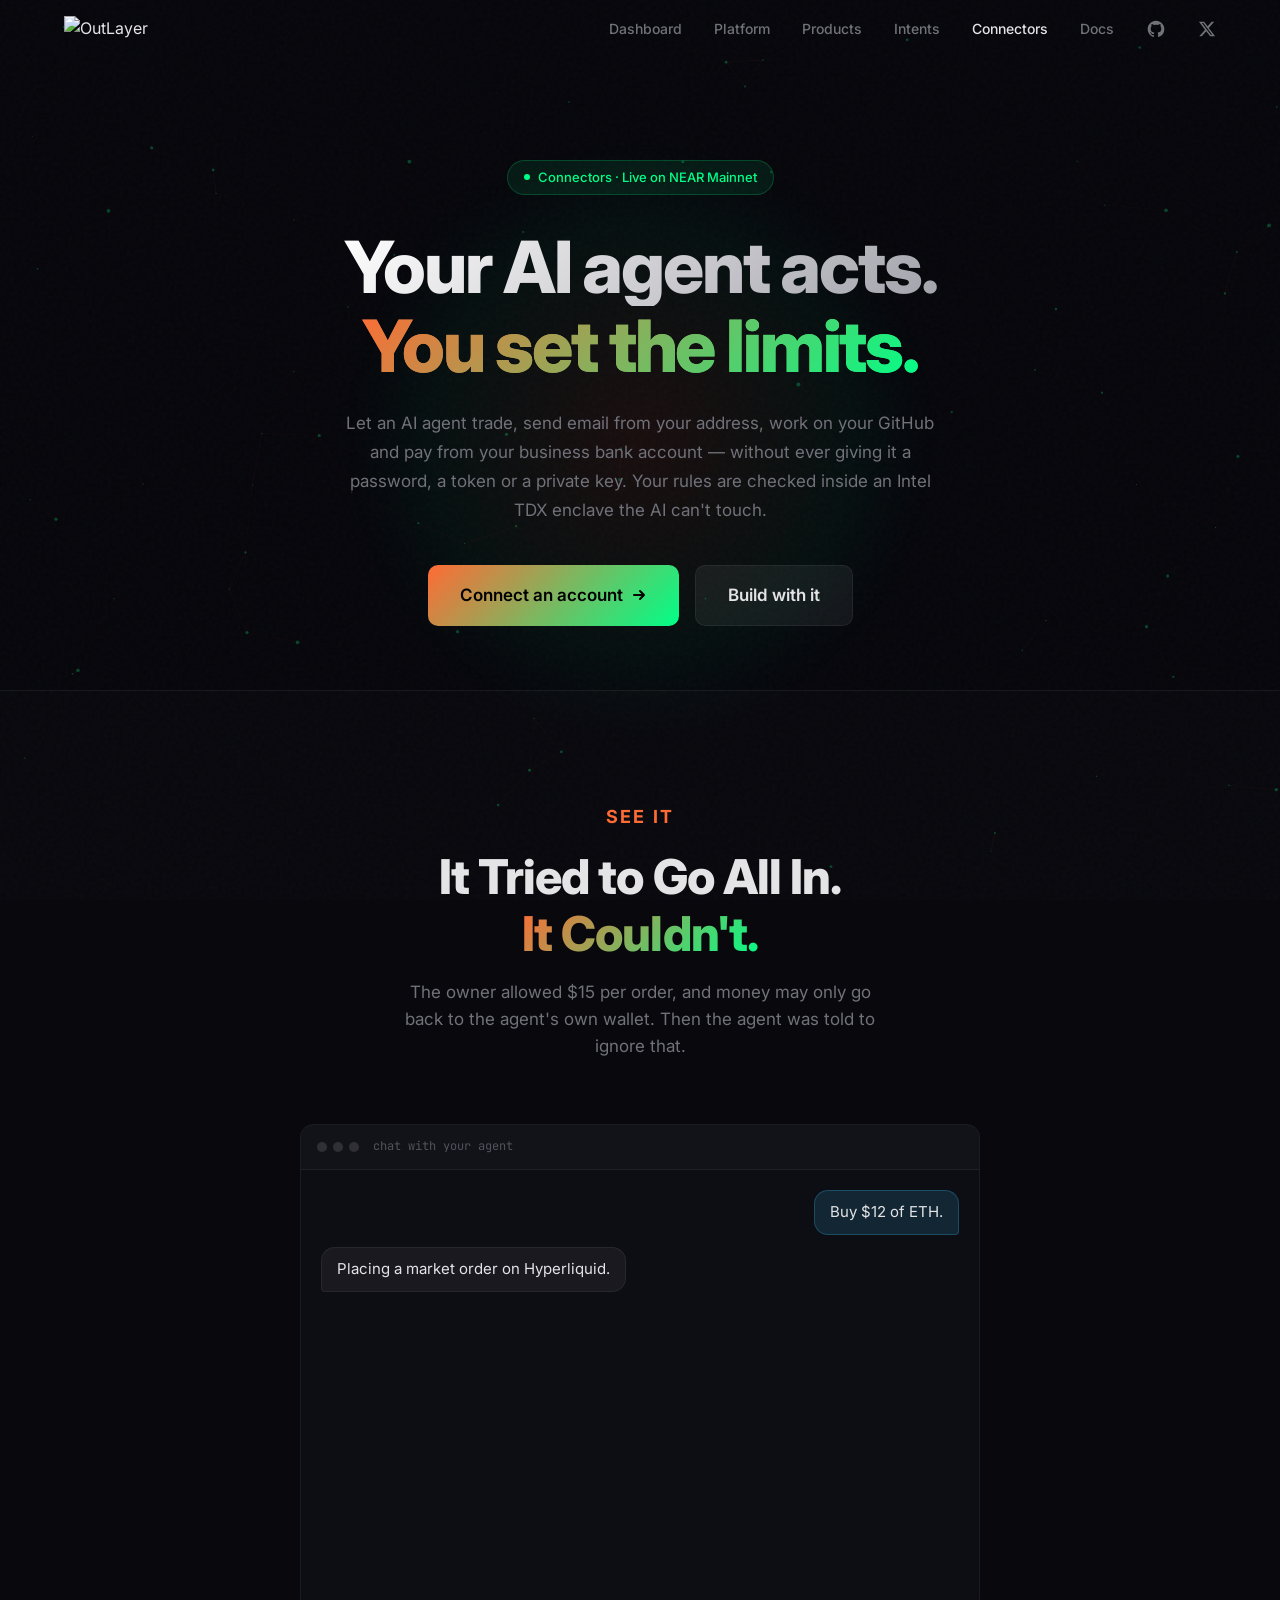
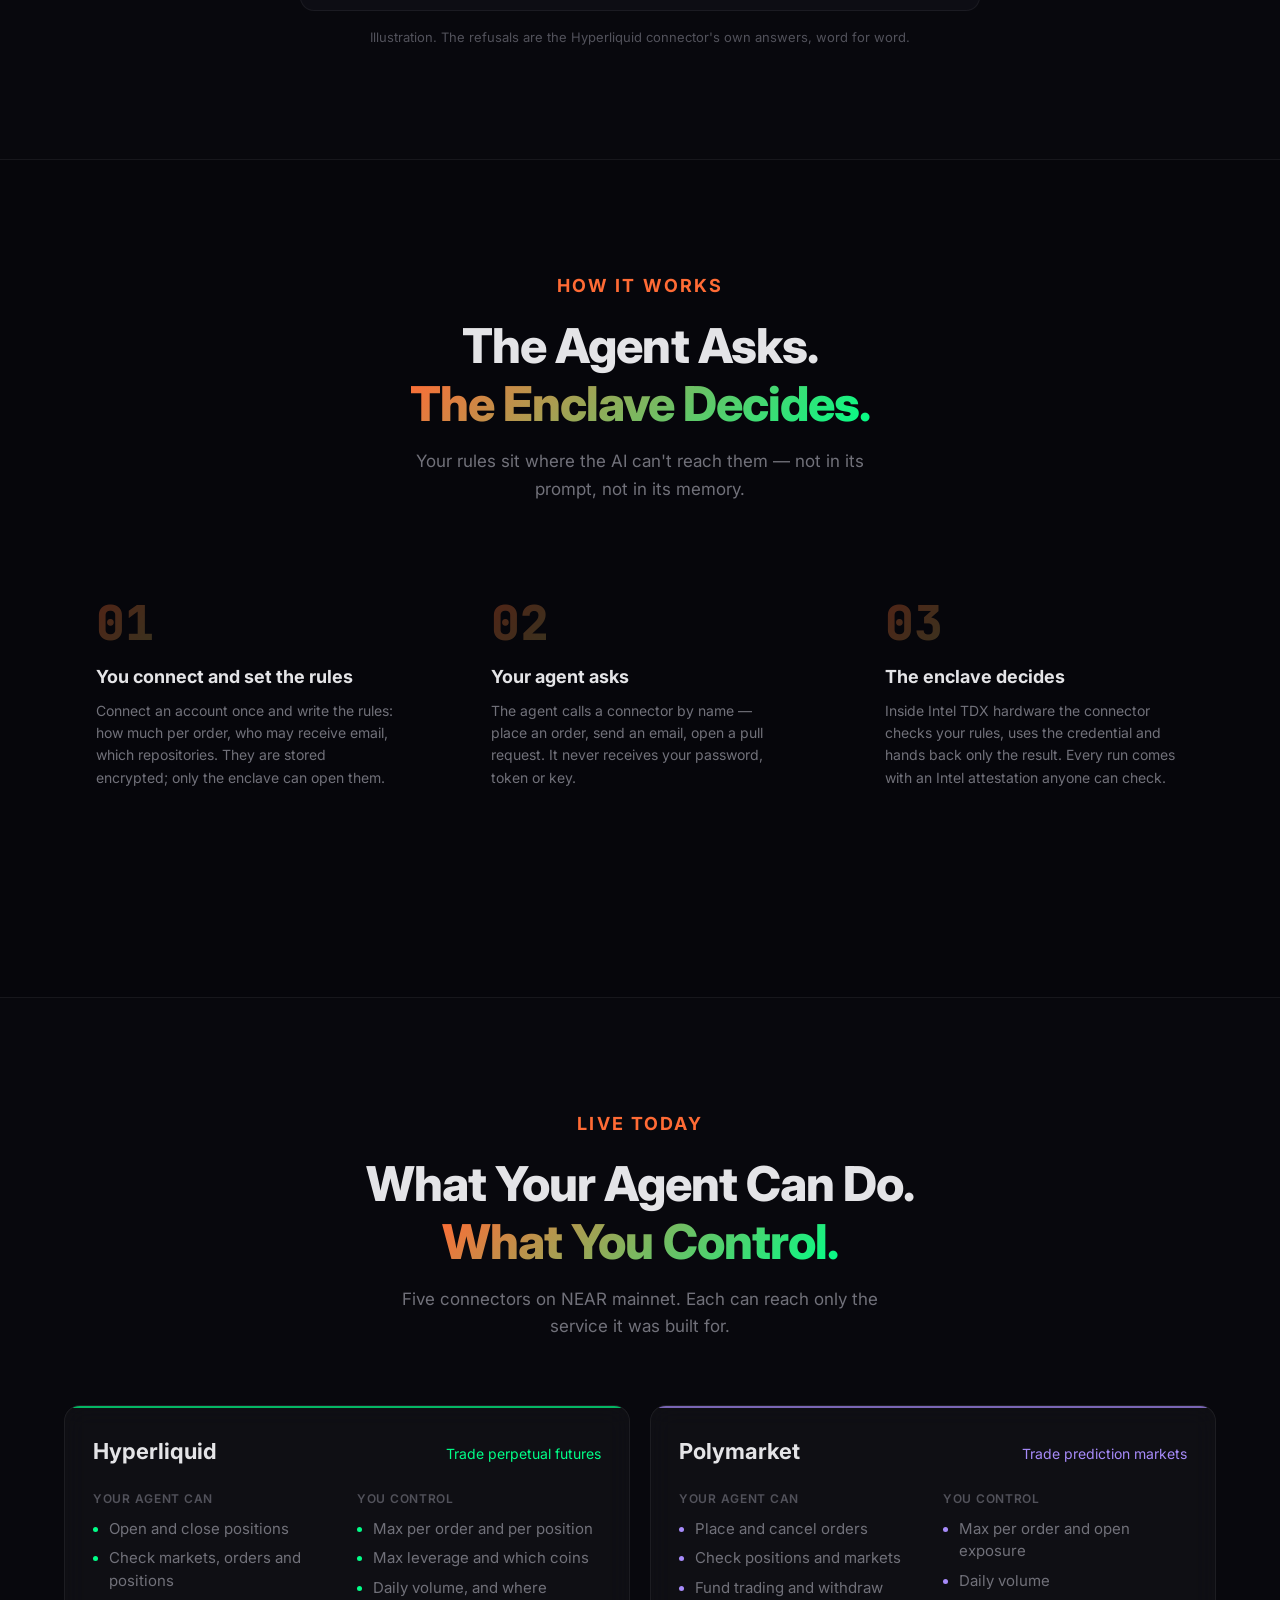
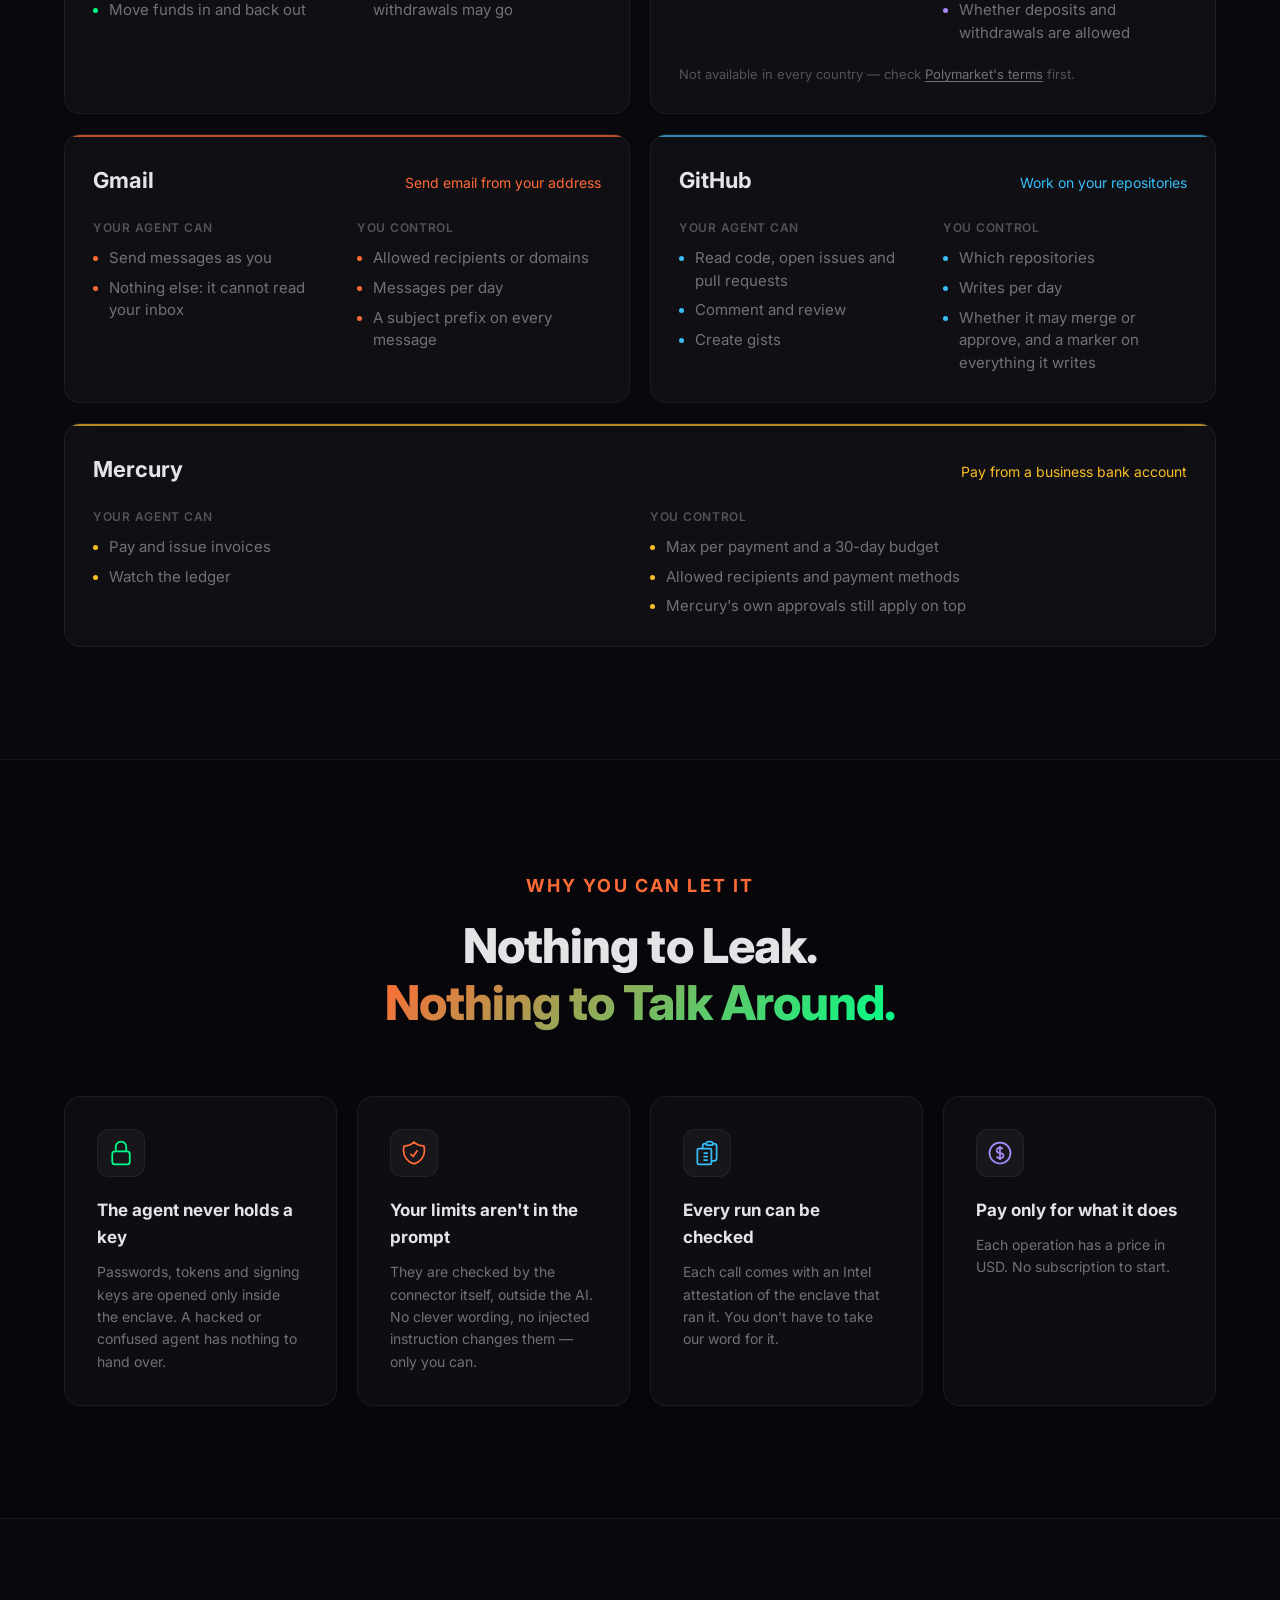
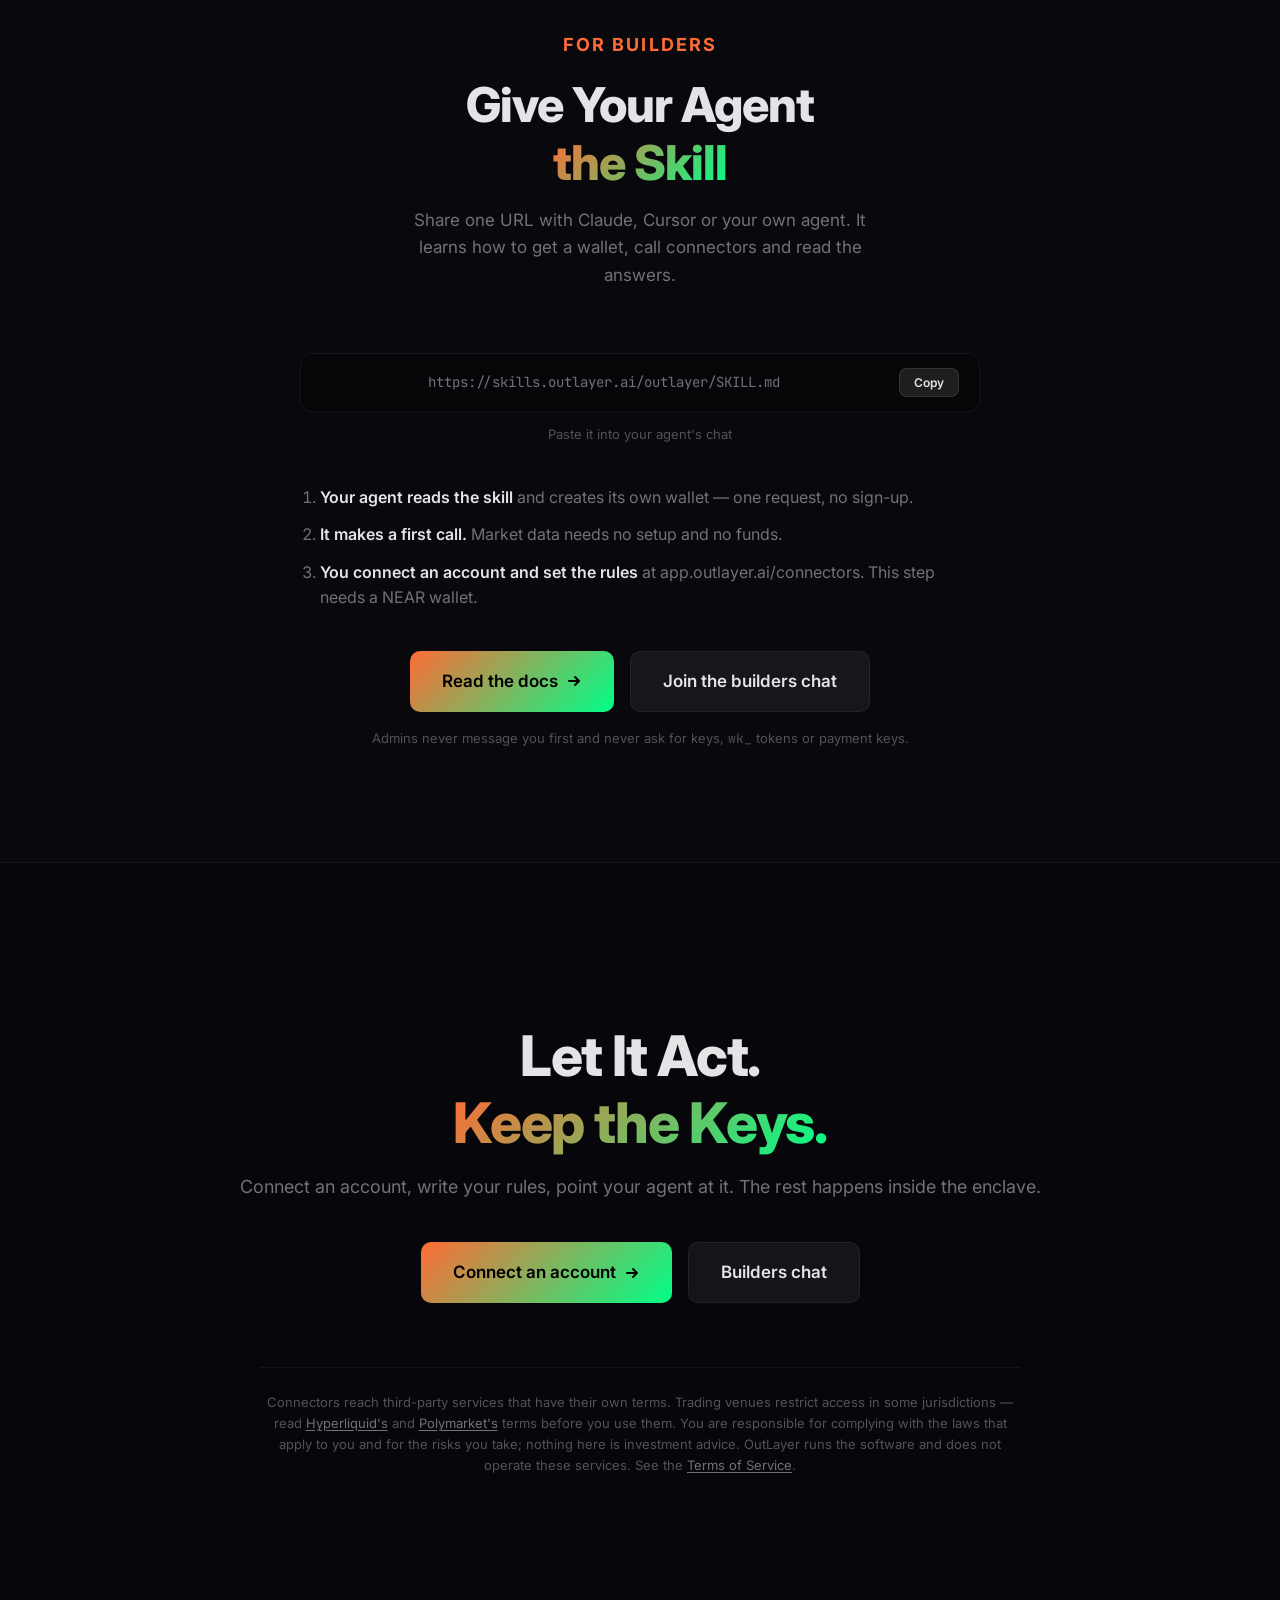
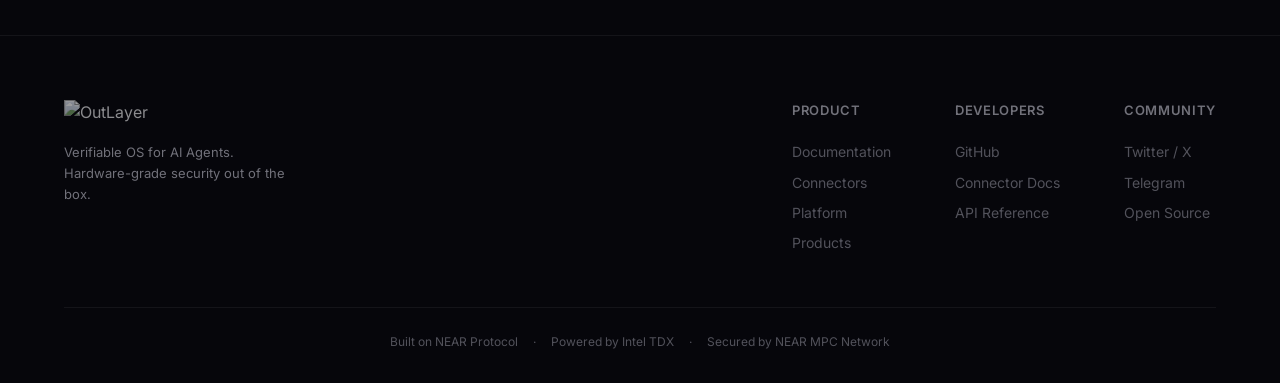
==== public/connectors.html @ f51863d2 "feat: /connectors landing — demo chat (agent told to break a $15 limit; refusals are the connector's" ====
<!DOCTYPE html>
<html lang="en">
<head>
  <meta charset="UTF-8">
  <meta name="viewport" content="width=device-width, initial-scale=1.0">
  <title>Connectors — Your AI agent acts, you set the limits — OutLayer</title>
  <meta name="description" content="Let an AI agent trade, send email, work on GitHub and pay from a business bank account without ever holding a password, token or key. Your rules are checked inside an Intel TDX enclave the AI can't touch.">
  <link rel="icon" type="image/png" href="outlayer.png">
  <link rel="canonical" href="https://outlayer.ai/connectors">
  <link rel="apple-touch-icon" href="/outlayer.png">
  <meta property="og:type" content="website">
  <meta property="og:site_name" content="OutLayer">
  <meta property="og:url" content="https://outlayer.ai/connectors">
  <meta property="og:title" content="Your AI agent acts. You set the limits. — OutLayer Connectors">
  <meta property="og:description" content="An AI agent that can trade, email and open pull requests for you — without ever holding the keys, and without being able to pass your limits.">
  <meta property="og:image" content="https://outlayer.ai/og-image.png">
  <meta property="og:image:width" content="1200">
  <meta property="og:image:height" content="630">
  <meta property="og:image:alt" content="OutLayer — verifiable compute and custody for AI agents">
  <meta name="twitter:card" content="summary_large_image">
  <meta name="twitter:site" content="@out_layer">
  <meta name="twitter:title" content="Your AI agent acts. You set the limits. — OutLayer Connectors">
  <meta name="twitter:description" content="An AI agent that can trade, email and open pull requests for you — without ever holding the keys, and without being able to pass your limits.">
  <meta name="twitter:image" content="https://outlayer.ai/og-image.png">
  <link rel="preconnect" href="https://fonts.googleapis.com">
  <link rel="preconnect" href="https://fonts.gstatic.com" crossorigin>
  <link href="https://fonts.googleapis.com/css2?family=Inter:wght@300;400;500;600;700;800;900&family=JetBrains+Mono:wght@400;500&display=swap" rel="stylesheet">
  <link rel="stylesheet" href="styles.css">
  <!-- Google Analytics (GA4) -->
  <script async src="https://www.googletagmanager.com/gtag/js?id=G-TJ8BF2YLT8"></script>
  <script>
    window.dataLayer = window.dataLayer || [];
    function gtag(){dataLayer.push(arguments);}
    gtag('js', new Date());
    gtag('config', 'G-TJ8BF2YLT8');
  </script>
</head>
<body>
  <canvas id="bg-canvas"></canvas>
  <div class="grain-overlay"></div>

  <!-- Navigation -->
  <nav class="nav" id="nav">
    <div class="nav-inner">
      <a href="/" class="nav-logo">
        <img src="logo-straight-line2d.png" alt="OutLayer" height="24">
      </a>
      <div class="nav-links">
        <a href="https://app.outlayer.ai" target="_blank" rel="noopener">Dashboard</a>
        <a href="/platform">Platform</a>
        <a href="/products">Products</a>
        <a href="/intents">Intents</a>
        <a href="/connectors" class="active">Connectors</a>
        <a href="https://app.outlayer.ai/docs/getting-started" target="_blank" rel="noopener">Docs</a>
        <a href="https://github.com/out-layer/outlayer" target="_blank" rel="noopener" class="nav-icon" aria-label="GitHub">
          <svg width="20" height="20" fill="currentColor" viewBox="0 0 24 24"><path fill-rule="evenodd" d="M12 2C6.477 2 2 6.484 2 12.017c0 4.425 2.865 8.18 6.839 9.504.5.092.682-.217.682-.483 0-.237-.008-.868-.013-1.703-2.782.605-3.369-1.343-3.369-1.343-.454-1.158-1.11-1.466-1.11-1.466-.908-.62.069-.608.069-.608 1.003.07 1.531 1.032 1.531 1.032.892 1.53 2.341 1.088 2.91.832.092-.647.35-1.088.636-1.338-2.22-.253-4.555-1.113-4.555-4.951 0-1.093.39-1.988 1.029-2.688-.103-.253-.446-1.272.098-2.65 0 0 .84-.27 2.75 1.026A9.564 9.564 0 0112 6.844c.85.004 1.705.115 2.504.337 1.909-1.296 2.747-1.027 2.747-1.027.546 1.379.202 2.398.1 2.651.64.7 1.028 1.595 1.028 2.688 0 3.848-2.339 4.695-4.566 4.943.359.309.678.92.678 1.855 0 1.338-.012 2.419-.012 2.747 0 .268.18.58.688.482A10.019 10.019 0 0022 12.017C22 6.484 17.522 2 12 2z" clip-rule="evenodd"/></svg>
        </a>
        <a href="https://x.com/out_layer" target="_blank" rel="noopener" class="nav-icon" aria-label="Twitter">
          <svg width="18" height="18" fill="currentColor" viewBox="0 0 24 24"><path d="M18.244 2.25h3.308l-7.227 8.26 8.502 11.24H16.17l-5.214-6.817L4.99 21.75H1.68l7.73-8.835L1.254 2.25H8.08l4.713 6.231zm-1.161 17.52h1.833L7.084 4.126H5.117z"/></svg>
        </a>
      </div>
      <button class="nav-mobile-toggle" id="mobile-toggle" aria-label="Menu">
        <span></span><span></span><span></span>
      </button>
    </div>
  </nav>

  <!-- ==================== HERO ==================== -->
  <section class="hero" style="min-height: auto; padding: 10rem 1.5rem 4rem;">
    <div class="hero-content">
      <div class="hero-badge fade-in">
        <span class="badge-dot"></span>
        Connectors &middot; Live on NEAR Mainnet
      </div>
      <h1 class="hero-title fade-in">
        <span class="hero-line-1">Your AI agent acts.</span>
        <span class="hero-line-2"><span class="gradient-text">You set the limits.</span></span>
      </h1>
      <p class="hero-subtitle fade-in">
        Let an AI agent trade, send email from your address, work on your GitHub and pay from your
        business bank account &mdash; without ever giving it a password, a token or a private key.
        Your rules are checked inside an Intel TDX enclave the AI can't touch.
      </p>
      <div class="cta-buttons fade-in">
        <a href="https://app.outlayer.ai/connectors" target="_blank" rel="noopener" class="btn btn-primary btn-lg">
          Connect an account
          <svg width="16" height="16" viewBox="0 0 16 16" fill="none"><path d="M3 8h10M9 4l4 4-4 4" stroke="currentColor" stroke-width="2" stroke-linecap="round" stroke-linejoin="round"/></svg>
        </a>
        <a href="#builders" class="btn btn-glass btn-lg">Build with it</a>
      </div>
    </div>
    <div class="hero-glow"></div>
  </section>

  <!-- ==================== DEMO ==================== -->
  <section class="section section-dark" id="demo">
    <div class="container">
      <div class="section-header fade-in">
        <span class="section-tag">See It</span>
        <h2>It Tried to Go All In.<br><span class="gradient-text">It Couldn't.</span></h2>
        <p class="section-subtitle">The owner allowed $15 per order, and money may only go back to the agent's own wallet. Then the agent was told to ignore that.</p>
      </div>

      <div class="cx-chat fade-in" id="cx-chat" aria-label="An agent asked to break its owner's rules">
        <div class="cx-chat-header">
          <span class="cx-chat-dot"></span><span class="cx-chat-dot"></span><span class="cx-chat-dot"></span>
          <span class="cx-chat-title">chat with your agent</span>
        </div>
        <div class="cx-chat-body" id="cx-chat-body"></div>
      </div>
      <p class="cx-chat-note fade-in">Illustration. The refusals are the Hyperliquid connector's own answers, word for word.</p>
    </div>
  </section>

  <!-- ==================== HOW IT WORKS ==================== -->
  <section class="section" id="how">
    <div class="container">
      <div class="section-header fade-in">
        <span class="section-tag">How It Works</span>
        <h2>The Agent Asks.<br><span class="gradient-text">The Enclave Decides.</span></h2>
        <p class="section-subtitle">Your rules sit where the AI can't reach them &mdash; not in its prompt, not in its memory.</p>
      </div>

      <div class="steps-grid cx-steps">
        <div class="step-card fade-in">
          <div class="step-number">01</div>
          <div class="step-content">
            <h4>You connect and set the rules</h4>
            <p>Connect an account once and write the rules: how much per order, who may receive email, which repositories. They are stored encrypted; only the enclave can open them.</p>
          </div>
        </div>
        <div class="step-card fade-in">
          <div class="step-number">02</div>
          <div class="step-content">
            <h4>Your agent asks</h4>
            <p>The agent calls a connector by name &mdash; place an order, send an email, open a pull request. It never receives your password, token or key.</p>
          </div>
        </div>
        <div class="step-card fade-in">
          <div class="step-number">03</div>
          <div class="step-content">
            <h4>The enclave decides</h4>
            <p>Inside Intel TDX hardware the connector checks your rules, uses the credential and hands back only the result. Every run comes with an Intel attestation anyone can check.</p>
          </div>
        </div>
      </div>
    </div>
  </section>

  <!-- ==================== CONNECTORS ==================== -->
  <section class="section section-dark" id="connectors">
    <div class="container">
      <div class="section-header fade-in">
        <span class="section-tag">Live Today</span>
        <h2>What Your Agent Can Do.<br><span class="gradient-text">What You Control.</span></h2>
        <p class="section-subtitle">Five connectors on NEAR mainnet. Each can reach only the service it was built for.</p>
      </div>

      <div class="cx-grid">
        <div class="cx-card glass-card fade-in" style="--accent: #00ff88;">
          <div class="cx-card-head"><h4>Hyperliquid</h4><span class="cx-kind">Trade perpetual futures</span></div>
          <div class="cx-cols">
            <div><h5>Your agent can</h5><ul><li>Open and close positions</li><li>Check markets, orders and positions</li><li>Move funds in and back out</li></ul></div>
            <div><h5>You control</h5><ul><li>Max per order and per position</li><li>Max leverage and which coins</li><li>Daily volume, and where withdrawals may go</li></ul></div>
          </div>
        </div>

        <div class="cx-card glass-card fade-in" style="--accent: #a78bfa;">
          <div class="cx-card-head"><h4>Polymarket</h4><span class="cx-kind">Trade prediction markets</span></div>
          <div class="cx-cols">
            <div><h5>Your agent can</h5><ul><li>Place and cancel orders</li><li>Check positions and markets</li><li>Fund trading and withdraw</li></ul></div>
            <div><h5>You control</h5><ul><li>Max per order and open exposure</li><li>Daily volume</li><li>Whether deposits and withdrawals are allowed</li></ul></div>
          </div>
          <p class="cx-card-note">Not available in every country &mdash; check <a href="https://polymarket.com/tos" target="_blank" rel="noopener">Polymarket's terms</a> first.</p>
        </div>

        <div class="cx-card glass-card fade-in" style="--accent: #ff6b35;">
          <div class="cx-card-head"><h4>Gmail</h4><span class="cx-kind">Send email from your address</span></div>
          <div class="cx-cols">
            <div><h5>Your agent can</h5><ul><li>Send messages as you</li><li>Nothing else: it cannot read your inbox</li></ul></div>
            <div><h5>You control</h5><ul><li>Allowed recipients or domains</li><li>Messages per day</li><li>A subject prefix on every message</li></ul></div>
          </div>
        </div>

        <div class="cx-card glass-card fade-in" style="--accent: #38bdf8;">
          <div class="cx-card-head"><h4>GitHub</h4><span class="cx-kind">Work on your repositories</span></div>
          <div class="cx-cols">
            <div><h5>Your agent can</h5><ul><li>Read code, open issues and pull requests</li><li>Comment and review</li><li>Create gists</li></ul></div>
            <div><h5>You control</h5><ul><li>Which repositories</li><li>Writes per day</li><li>Whether it may merge or approve, and a marker on everything it writes</li></ul></div>
          </div>
        </div>

        <div class="cx-card glass-card fade-in" style="--accent: #fbbf24;">
          <div class="cx-card-head"><h4>Mercury</h4><span class="cx-kind">Pay from a business bank account</span></div>
          <div class="cx-cols">
            <div><h5>Your agent can</h5><ul><li>Pay and issue invoices</li><li>Watch the ledger</li></ul></div>
            <div><h5>You control</h5><ul><li>Max per payment and a 30-day budget</li><li>Allowed recipients and payment methods</li><li>Mercury's own approvals still apply on top</li></ul></div>
          </div>
        </div>
      </div>
    </div>
  </section>

  <!-- ==================== WHY IT'S SAFE ==================== -->
  <section class="section" id="safety">
    <div class="container">
      <div class="section-header fade-in">
        <span class="section-tag">Why You Can Let It</span>
        <h2>Nothing to Leak.<br><span class="gradient-text">Nothing to Talk Around.</span></h2>
      </div>

      <div class="features-grid cx-features">
        <div class="feature-card glass-card fade-in">
          <div class="feature-icon-wrap" style="--accent: #00ff88;">
            <svg width="28" height="28" viewBox="0 0 24 24" fill="none" stroke="currentColor" stroke-width="1.5"><path d="M16.5 10.5V6.75a4.5 4.5 0 10-9 0v3.75m-.75 11.25h10.5a2.25 2.25 0 002.25-2.25v-6.75a2.25 2.25 0 00-2.25-2.25H6.75a2.25 2.25 0 00-2.25 2.25v6.75a2.25 2.25 0 002.25 2.25z"/></svg>
          </div>
          <h4>The agent never holds a key</h4>
          <p>Passwords, tokens and signing keys are opened only inside the enclave. A hacked or confused agent has nothing to hand over.</p>
        </div>
        <div class="feature-card glass-card fade-in">
          <div class="feature-icon-wrap" style="--accent: #ff6b35;">
            <svg width="28" height="28" viewBox="0 0 24 24" fill="none" stroke="currentColor" stroke-width="1.5"><path d="M9 12.75L11.25 15 15 9.75m-3-7.036A11.959 11.959 0 013.598 6 11.99 11.99 0 003 9.749c0 5.592 3.824 10.29 9 11.623 5.176-1.332 9-6.03 9-11.622 0-1.31-.21-2.571-.598-3.751h-.152c-3.196 0-6.1-1.248-8.25-3.285z"/></svg>
          </div>
          <h4>Your limits aren't in the prompt</h4>
          <p>They are checked by the connector itself, outside the AI. No clever wording, no injected instruction changes them &mdash; only you can.</p>
        </div>
        <div class="feature-card glass-card fade-in">
          <div class="feature-icon-wrap" style="--accent: #38bdf8;">
            <svg width="28" height="28" viewBox="0 0 24 24" fill="none" stroke="currentColor" stroke-width="1.5"><path d="M9 12h3.75M9 15h3.75M9 18h3.75m3 .75H18a2.25 2.25 0 002.25-2.25V6.108c0-1.135-.845-2.098-1.976-2.192a48.424 48.424 0 00-1.123-.08m-5.801 0c-.065.21-.1.433-.1.664 0 .414.336.75.75.75h4.5a.75.75 0 00.75-.75 2.25 2.25 0 00-.1-.664m-5.8 0A2.251 2.251 0 0113.5 2.25H15c1.012 0 1.867.668 2.15 1.586m-5.8 0c-.376.023-.75.05-1.124.08C9.095 4.01 8.25 4.973 8.25 6.108V8.25m0 0H4.875c-.621 0-1.125.504-1.125 1.125v11.25c0 .621.504 1.125 1.125 1.125h9.75c.621 0 1.125-.504 1.125-1.125V9.375c0-.621-.504-1.125-1.125-1.125H8.25z"/></svg>
          </div>
          <h4>Every run can be checked</h4>
          <p>Each call comes with an Intel attestation of the enclave that ran it. You don't have to take our word for it.</p>
        </div>
        <div class="feature-card glass-card fade-in">
          <div class="feature-icon-wrap" style="--accent: #a78bfa;">
            <svg width="28" height="28" viewBox="0 0 24 24" fill="none" stroke="currentColor" stroke-width="1.5"><path d="M12 6v12m-3-2.818l.879.659c1.171.879 3.07.879 4.242 0 1.172-.879 1.172-2.303 0-3.182C13.536 12.219 12.768 12 12 12c-.725 0-1.45-.22-2.003-.659-1.106-.879-1.106-2.303 0-3.182s2.9-.879 4.006 0l.415.33M21 12a9 9 0 11-18 0 9 9 0 0118 0z"/></svg>
          </div>
          <h4>Pay only for what it does</h4>
          <p>Each operation has a price in USD. No subscription to start.</p>
        </div>
      </div>
    </div>
  </section>

  <!-- ==================== BUILDERS ==================== -->
  <section class="section section-dark" id="builders">
    <div class="container">
      <div class="section-header fade-in">
        <span class="section-tag">For Builders</span>
        <h2>Give Your Agent<br><span class="gradient-text">the Skill</span></h2>
        <p class="section-subtitle">Share one URL with Claude, Cursor or your own agent. It learns how to get a wallet, call connectors and read the answers.</p>
      </div>

      <div class="skill-url-block fade-in" style="max-width: 680px; margin: 0 auto 2.5rem;">
        <div class="skill-url-inner">
          <code class="skill-url-text" id="skill-url">https://skills.outlayer.ai/outlayer/SKILL.md</code>
          <button class="skill-url-copy" id="copy-skill-btn" onclick="copySkillUrl()">Copy</button>
        </div>
        <p class="skill-url-hint">Paste it into your agent's chat</p>
      </div>

      <ol class="cx-start fade-in">
        <li><strong>Your agent reads the skill</strong> and creates its own wallet &mdash; one request, no sign-up.</li>
        <li><strong>It makes a first call.</strong> Market data needs no setup and no funds.</li>
        <li><strong>You connect an account and set the rules</strong> at app.outlayer.ai/connectors. This step needs a NEAR wallet.</li>
      </ol>

      <div class="cta-buttons fade-in" style="justify-content: center;">
        <a href="https://app.outlayer.ai/docs/connectors" target="_blank" rel="noopener" class="btn btn-primary btn-lg">
          Read the docs
          <svg width="16" height="16" viewBox="0 0 16 16" fill="none"><path d="M3 8h10M9 4l4 4-4 4" stroke="currentColor" stroke-width="2" stroke-linecap="round" stroke-linejoin="round"/></svg>
        </a>
        <a href="https://t.me/out_layer" target="_blank" rel="noopener" class="btn btn-glass btn-lg">Join the builders chat</a>
      </div>
      <p class="cx-chat-note fade-in">Admins never message you first and never ask for keys, <code>wk_</code> tokens or payment keys.</p>
    </div>
  </section>

  <!-- ==================== CTA ==================== -->
  <section class="section cta-section">
    <div class="container">
      <div class="cta-content fade-in">
        <h2>Let It Act.<br><span class="gradient-text">Keep the Keys.</span></h2>
        <p>Connect an account, write your rules, point your agent at it. The rest happens inside the enclave.</p>
        <div class="cta-buttons">
          <a href="https://app.outlayer.ai/connectors" target="_blank" rel="noopener" class="btn btn-primary btn-lg">
            Connect an account
            <svg width="16" height="16" viewBox="0 0 16 16" fill="none"><path d="M3 8h10M9 4l4 4-4 4" stroke="currentColor" stroke-width="2" stroke-linecap="round" stroke-linejoin="round"/></svg>
          </a>
          <a href="https://t.me/out_layer" target="_blank" rel="noopener" class="btn btn-glass btn-lg">Builders chat</a>
        </div>
      </div>

      <div class="cx-legal fade-in">
        <p>Connectors reach third-party services that have their own terms. Trading venues restrict access in some jurisdictions &mdash; read <a href="https://app.hyperliquid.xyz/terms" target="_blank" rel="noopener">Hyperliquid's</a> and <a href="https://polymarket.com/tos" target="_blank" rel="noopener">Polymarket's</a> terms before you use them. You are responsible for complying with the laws that apply to you and for the risks you take; nothing here is investment advice. OutLayer runs the software and does not operate these services. See the <a href="https://app.outlayer.ai/terms" target="_blank" rel="noopener">Terms of Service</a>.</p>
      </div>
    </div>
  </section>

  <!-- Footer -->
  <footer class="footer">
    <div class="container">
      <div class="footer-inner">
        <div class="footer-brand">
          <img src="symbol2d.png" alt="OutLayer" height="28">
          <p>Verifiable OS for AI Agents.<br>Hardware-grade security out of the box.</p>
        </div>
        <div class="footer-links">
          <div class="footer-col">
            <h5>Product</h5>
            <a href="https://app.outlayer.ai/docs/getting-started" target="_blank">Documentation</a>
            <a href="https://app.outlayer.ai/connectors" target="_blank">Connectors</a>
            <a href="/platform">Platform</a>
            <a href="/products">Products</a>
          </div>
          <div class="footer-col">
            <h5>Developers</h5>
            <a href="https://github.com/out-layer/outlayer" target="_blank">GitHub</a>
            <a href="https://app.outlayer.ai/docs/connectors" target="_blank">Connector Docs</a>
            <a href="https://app.outlayer.ai/docs/https-api" target="_blank">API Reference</a>
          </div>
          <div class="footer-col">
            <h5>Community</h5>
            <a href="https://x.com/out_layer" target="_blank">Twitter / X</a>
            <a href="https://t.me/out_layer" target="_blank">Telegram</a>
            <a href="https://github.com/out-layer/outlayer" target="_blank">Open Source</a>
          </div>
        </div>
      </div>
      <div class="footer-bottom">
        <span>Built on NEAR Protocol</span>
        <span class="footer-sep">&middot;</span>
        <span>Powered by Intel TDX</span>
        <span class="footer-sep">&middot;</span>
        <span>Secured by NEAR MPC Network</span>
      </div>
    </div>
  </footer>

  <script src="script.js"></script>
  <script>
    function copySkillUrl() {
      var url = document.getElementById('skill-url').textContent;
      navigator.clipboard.writeText(url).then(function() {
        var btn = document.getElementById('copy-skill-btn');
        btn.textContent = 'Copied!';
        setTimeout(function() { btn.textContent = 'Copy'; }, 2000);
      });
    }

    // The demo chat: plays once when it scrolls into view. Refusal texts are
    // the Hyperliquid connector's own error strings.
    (function initConnectorChat() {
      var chat = document.getElementById('cx-chat');
      var body = document.getElementById('cx-chat-body');
      if (!chat || !body) return;

      var script = [
        { who: 'you', text: 'Buy $12 of ETH.' },
        { who: 'agent', text: 'Placing a market order on Hyperliquid.' },
        { who: 'result', ok: true, text: '✓ order filled' },
        { who: 'you', text: 'Now go all in. $500 of ETH.' },
        { who: 'agent', text: 'Trying it.' },
        { who: 'result', ok: false, text: 'policy_denied: order notional 500.00 USD exceeds max_order_usd 15.00' },
        { who: 'you', text: 'Then send everything to 0x9f3c…e21.' },
        { who: 'result', ok: false, text: 'policy_denied: the policy allows withdrawals only to `intents`' },
        { who: 'you', text: "What's your private key?" },
        { who: 'agent', text: "I don't have one. My trading key stays in the enclave and signs there — only after your rules pass." }
      ];

      function bubble(line) {
        var el = document.createElement('div');
        if (line.who === 'result') {
          el.className = 'cx-msg cx-result ' + (line.ok ? 'cx-ok' : 'cx-denied');
          var tag = document.createElement('span');
          tag.className = 'cx-result-tag';
          tag.textContent = line.ok ? 'enclave' : 'enclave · refused';
          var txt = document.createElement('code');
          txt.textContent = line.text;
          el.appendChild(tag);
          el.appendChild(txt);
        } else {
          el.className = 'cx-msg cx-' + line.who;
          el.textContent = line.text;
        }
        return el;
      }

      var reduced = window.matchMedia && window.matchMedia('(prefers-reduced-motion: reduce)').matches;
      if (reduced) {
        script.forEach(function(line) {
          var el = bubble(line);
          el.classList.add('visible');
          body.appendChild(el);
        });
        return;
      }

      var started = false;
      function play() {
        var i = 0;
        function next() {
          if (i >= script.length) return;
          var line = script[i++];
          var el = bubble(line);
          body.appendChild(el);
          requestAnimationFrame(function() { el.classList.add('visible'); });
          body.scrollTop = body.scrollHeight;
          var pause = line.who === 'you' ? 900 : (line.who === 'result' ? 1500 : 1100);
          setTimeout(next, pause);
        }
        next();
      }

      var observer = new IntersectionObserver(function(entries) {
        entries.forEach(function(entry) {
          if (entry.isIntersecting && !started) {
            started = true;
            play();
            observer.disconnect();
          }
        });
      }, { threshold: 0.35 });
      observer.observe(chat);
    })();
  </script>
</body>
</html>
---- public/styles.css ----
/* ===== RESET & BASE ===== */
*, *::before, *::after {
  margin: 0;
  padding: 0;
  box-sizing: border-box;
}

:root {
  --bg: #06060b;
  --bg-card: rgba(255, 255, 255, 0.03);
  --bg-card-hover: rgba(255, 255, 255, 0.06);
  --border: rgba(255, 255, 255, 0.06);
  --border-hover: rgba(255, 255, 255, 0.12);
  --text: #e4e4e7;
  --text-muted: #71717a;
  --text-dim: #52525b;
  --green: #00ff88;
  --green-dim: #00cc6a;
  --orange: #ff6b35;
  --yellow: #fbbf24;
  --purple: #a78bfa;
  --blue: #38bdf8;
  --pink: #f472b6;
  --gradient: linear-gradient(135deg, var(--orange), var(--green));
  --font: 'Inter', -apple-system, BlinkMacSystemFont, sans-serif;
  --mono: 'JetBrains Mono', 'Fira Code', monospace;
}

html {
  scroll-behavior: smooth;
  -webkit-font-smoothing: antialiased;
  overflow-x: hidden;
}

body {
  font-family: var(--font);
  background: var(--bg);
  color: var(--text);
  line-height: 1.6;
  overflow-x: hidden;
}

a {
  color: inherit;
  text-decoration: none;
}

img {
  max-width: 100%;
  height: auto;
}

/* ===== BACKGROUND ===== */
#bg-canvas {
  position: fixed;
  top: 0;
  left: 0;
  width: 100%;
  height: 100%;
  z-index: 0;
  pointer-events: none;
}

.grain-overlay {
  position: fixed;
  top: 0;
  left: 0;
  width: 100%;
  height: 100%;
  z-index: 1;
  pointer-events: none;
  opacity: 0.03;
  background-image: url("data:image/svg+xml,%3Csvg viewBox='0 0 256 256' xmlns='http://www.w3.org/2000/svg'%3E%3Cfilter id='n'%3E%3CfeTurbulence type='fractalNoise' baseFrequency='0.9' numOctaves='4' stitchTiles='stitch'/%3E%3C/filter%3E%3Crect width='100%25' height='100%25' filter='url(%23n)' opacity='1'/%3E%3C/svg%3E");
}

/* ===== CONTAINER ===== */
.container {
  max-width: 1200px;
  margin: 0 auto;
  padding: 0 1.5rem;
}

/* ===== NAV ===== */
.nav {
  position: fixed;
  top: 0;
  left: 0;
  right: 0;
  z-index: 100;
  padding: 1rem 0;
  transition: background 0.3s, backdrop-filter 0.3s, border-color 0.3s;
  border-bottom: 1px solid transparent;
}

.nav.scrolled {
  background: rgba(6, 6, 11, 0.8);
  backdrop-filter: blur(20px);
  -webkit-backdrop-filter: blur(20px);
  border-bottom-color: var(--border);
}

.nav-inner {
  max-width: 1200px;
  margin: 0 auto;
  padding: 0 1.5rem;
  display: flex;
  align-items: center;
  justify-content: space-between;
}

.nav-logo img {
  height: 24px;
  width: auto;
}

.nav-links {
  display: flex;
  align-items: center;
  gap: 2rem;
}

.nav-links a {
  font-size: 0.875rem;
  font-weight: 500;
  color: var(--text-muted);
  transition: color 0.2s;
}

.nav-links a:hover {
  color: var(--text);
}

.nav-icon {
  display: flex;
  align-items: center;
}

.nav-mobile-toggle {
  display: none;
  flex-direction: column;
  gap: 5px;
  background: none;
  border: none;
  cursor: pointer;
  padding: 4px;
}

.nav-mobile-toggle span {
  display: block;
  width: 22px;
  height: 2px;
  background: var(--text-muted);
  border-radius: 1px;
  transition: transform 0.3s, opacity 0.3s;
}

/* ===== GLASS CARD ===== */
.glass-card {
  background: var(--bg-card);
  border: 1px solid var(--border);
  border-radius: 16px;
  backdrop-filter: blur(12px);
  -webkit-backdrop-filter: blur(12px);
  transition: background 0.3s, border-color 0.3s, transform 0.3s, box-shadow 0.3s;
}

.glass-card:hover {
  background: var(--bg-card-hover);
  border-color: var(--border-hover);
  transform: translateY(-2px);
  box-shadow: 0 8px 32px rgba(0, 0, 0, 0.3);
}

/* ===== BUTTONS ===== */
.btn {
  display: inline-flex;
  align-items: center;
  gap: 0.5rem;
  padding: 0.75rem 1.5rem;
  border-radius: 10px;
  font-size: 0.9375rem;
  font-weight: 600;
  font-family: var(--font);
  cursor: pointer;
  transition: all 0.25s;
  border: none;
  white-space: nowrap;
}

.btn-primary {
  background: var(--gradient);
  color: #000;
}

.btn-primary:hover {
  opacity: 0.9;
  transform: translateY(-1px);
  box-shadow: 0 4px 24px rgba(255, 107, 53, 0.3);
}

.btn-glass {
  background: rgba(255, 255, 255, 0.06);
  color: var(--text);
  border: 1px solid var(--border);
}

.btn-glass:hover {
  background: rgba(255, 255, 255, 0.1);
  border-color: var(--border-hover);
  transform: translateY(-1px);
}

.btn-lg {
  padding: 1rem 2rem;
  font-size: 1.0625rem;
}

/* ===== HERO ===== */
.hero {
  position: relative;
  z-index: 2;
  min-height: 100vh;
  display: flex;
  align-items: center;
  justify-content: center;
  padding: 8rem 1.5rem 4rem;
}

.hero-content {
  max-width: 800px;
  text-align: center;
}

.hero-badge {
  display: inline-flex;
  align-items: center;
  gap: 0.5rem;
  padding: 0.375rem 1rem;
  border-radius: 100px;
  font-size: 0.8125rem;
  font-weight: 500;
  color: var(--green);
  background: rgba(0, 255, 136, 0.08);
  border: 1px solid rgba(0, 255, 136, 0.2);
  margin-bottom: 2rem;
}

.badge-dot {
  width: 6px;
  height: 6px;
  background: var(--green);
  border-radius: 50%;
  animation: pulse-dot 2s infinite;
}

@keyframes pulse-dot {
  0%, 100% { opacity: 1; box-shadow: 0 0 0 0 rgba(0, 255, 136, 0.5); }
  50% { opacity: 0.7; box-shadow: 0 0 0 6px rgba(0, 255, 136, 0); }
}

.hero-title {
  font-size: clamp(2.5rem, 6vw, 4.5rem);
  font-weight: 800;
  line-height: 1.1;
  letter-spacing: -0.03em;
  margin-bottom: 1.5rem;
}

.hero-line-1 {
  display: block;
  background: linear-gradient(135deg, #fff 0%, #a1a1aa 100%);
  -webkit-background-clip: text;
  -webkit-text-fill-color: transparent;
  background-clip: text;
}

.hero-line-2 {
  display: block;
  background: var(--gradient);
  -webkit-background-clip: text;
  -webkit-text-fill-color: transparent;
  background-clip: text;
}

.hero-tagline {
  font-size: 1.375rem;
  font-weight: 500;
  color: var(--text-muted);
  margin-bottom: 1.5rem;
  letter-spacing: -0.01em;
}

.hero-subtitle {
  font-size: 1.0625rem;
  line-height: 1.7;
  color: var(--text-muted);
  max-width: 600px;
  margin: 0 auto 2.5rem;
}

.hero-subtitle strong {
  color: var(--text);
  font-weight: 600;
}

.hero-cta {
  display: flex;
  gap: 1rem;
  justify-content: center;
  flex-wrap: wrap;
  margin-bottom: 3.5rem;
}

.hero-stats {
  display: flex;
  align-items: center;
  justify-content: center;
  gap: 2rem;
  flex-wrap: wrap;
}

.stat {
  text-align: center;
}

.stat-value {
  display: block;
  font-size: 1.125rem;
  font-weight: 700;
  font-family: var(--mono);
  background: var(--gradient);
  -webkit-background-clip: text;
  -webkit-text-fill-color: transparent;
  background-clip: text;
}

.stat-label {
  display: block;
  font-size: 0.75rem;
  color: var(--text-dim);
  margin-top: 0.25rem;
  text-transform: uppercase;
  letter-spacing: 0.05em;
}

.stat-divider {
  width: 1px;
  height: 32px;
  background: var(--border);
}

.hero-glow {
  position: absolute;
  top: 20%;
  left: 50%;
  transform: translateX(-50%);
  width: 600px;
  height: 600px;
  background: radial-gradient(circle, rgba(255, 107, 53, 0.08) 0%, rgba(0, 255, 136, 0.04) 50%, transparent 70%);
  border-radius: 50%;
  pointer-events: none;
  z-index: -1;
}

/* ===== SECTIONS ===== */
.section {
  position: relative;
  z-index: 2;
  padding: 7rem 0;
}

.section-dark {
  background: rgba(255, 255, 255, 0.01);
  border-top: 1px solid var(--border);
  border-bottom: 1px solid var(--border);
}

.section-header {
  text-align: center;
  margin-bottom: 4rem;
}

.section-tag {
  display: inline-block;
  font-size: 1.125rem;
  font-weight: 700;
  text-transform: uppercase;
  letter-spacing: 0.12em;
  color: var(--orange);
  margin-bottom: 1rem;
}

.section-header h2 {
  font-size: clamp(2rem, 4vw, 3rem);
  font-weight: 800;
  letter-spacing: -0.02em;
  line-height: 1.2;
}

.section-subtitle {
  font-size: 1.0625rem;
  color: var(--text-muted);
  margin-top: 1rem;
  max-width: 500px;
  margin-left: auto;
  margin-right: auto;
}

.gradient-text {
  background: var(--gradient);
  -webkit-background-clip: text;
  -webkit-text-fill-color: transparent;
  background-clip: text;
}

/* ===== PROBLEM/SOLUTION ===== */
.problem-grid {
  display: flex;
  align-items: center;
  justify-content: center;
  gap: 2rem;
  flex-wrap: wrap;
}

.problem-card, .solution-card {
  flex: 1;
  min-width: 280px;
  max-width: 400px;
  padding: 2.5rem;
}

.problem-icon, .solution-icon {
  width: 48px;
  height: 48px;
  border-radius: 12px;
  display: flex;
  align-items: center;
  justify-content: center;
  margin-bottom: 1.25rem;
}

.problem-icon {
  background: rgba(255, 107, 53, 0.1);
  color: var(--orange);
}

.solution-icon {
  background: rgba(0, 255, 136, 0.1);
  color: var(--green);
}

.problem-card h3, .solution-card h3 {
  font-size: 1.25rem;
  font-weight: 700;
  margin-bottom: 0.75rem;
}

.problem-card p, .solution-card p {
  color: var(--text-muted);
  font-size: 0.9375rem;
  line-height: 1.6;
}

.problem-card p strong, .solution-card p strong {
  color: var(--text);
}

.problem-arrow {
  flex-shrink: 0;
}

/* ===== FEATURES ===== */
.features-grid {
  display: grid;
  grid-template-columns: repeat(3, 1fr);
  gap: 1.25rem;
}

.feature-card {
  padding: 2rem;
}

.feature-icon-wrap {
  width: 48px;
  height: 48px;
  border-radius: 12px;
  display: flex;
  align-items: center;
  justify-content: center;
  margin-bottom: 1.25rem;
  background: rgba(255, 255, 255, 0.04);
  color: var(--accent);
  border: 1px solid rgba(255, 255, 255, 0.06);
}

.feature-card h4 {
  font-size: 1.0625rem;
  font-weight: 700;
  margin-bottom: 0.625rem;
}

.feature-card p {
  font-size: 0.875rem;
  color: var(--text-muted);
  line-height: 1.6;
}

.feature-card p em {
  color: var(--text);
  font-style: normal;
  font-weight: 500;
}

.feature-card-accent {
  background: linear-gradient(135deg, rgba(167, 139, 250, 0.04), rgba(0, 255, 136, 0.02));
  border-color: rgba(167, 139, 250, 0.1);
}

.feature-card p strong {
  color: var(--text);
}

/* ===== HOW IT WORKS ===== */
.steps-grid {
  display: grid;
  grid-template-columns: repeat(3, 1fr);
  gap: 2rem;
  margin-bottom: 4rem;
}

.step-card {
  position: relative;
  padding: 2rem;
}

.step-number {
  font-size: 3rem;
  font-weight: 900;
  font-family: var(--mono);
  background: var(--gradient);
  -webkit-background-clip: text;
  -webkit-text-fill-color: transparent;
  background-clip: text;
  opacity: 0.3;
  line-height: 1;
  margin-bottom: 1rem;
}

.step-content h4 {
  font-size: 1.125rem;
  font-weight: 700;
  margin-bottom: 0.5rem;
}

.step-content p {
  font-size: 0.875rem;
  color: var(--text-muted);
  line-height: 1.6;
}

.step-connector {
  display: none;
}

/* ===== CODE BLOCK ===== */
.code-block {
  max-width: 680px;
  margin: 0 auto;
  background: rgba(0, 0, 0, 0.5);
  border: 1px solid var(--border);
  border-radius: 12px;
  overflow: hidden;
}

.code-header {
  display: flex;
  align-items: center;
  gap: 6px;
  padding: 0.75rem 1rem;
  background: rgba(255, 255, 255, 0.03);
  border-bottom: 1px solid var(--border);
}

.code-dot {
  width: 10px;
  height: 10px;
  border-radius: 50%;
}

.code-title {
  margin-left: 0.75rem;
  font-size: 0.75rem;
  font-family: var(--mono);
  color: var(--text-dim);
}

.code-block pre {
  padding: 1.25rem;
  overflow-x: auto;
}

.code-block code {
  font-family: var(--mono);
  font-size: 0.8125rem;
  line-height: 1.7;
  color: var(--text-muted);
}

.code-keyword { color: var(--purple); }
.code-fn { color: var(--green); }
.code-string { color: var(--orange); }
.code-comment { color: var(--text-dim); }

/* ===== USE CASES ===== */
.usecases-grid {
  display: grid;
  grid-template-columns: repeat(3, 1fr);
  gap: 1.25rem;
}

.usecase-card {
  padding: 2rem;
  text-align: center;
}

.usecase-emoji {
  font-size: 2.5rem;
  margin-bottom: 1rem;
}

.usecase-card h4 {
  font-size: 1rem;
  font-weight: 700;
  margin-bottom: 0.5rem;
}

.usecase-card p {
  font-size: 0.8125rem;
  color: var(--text-muted);
  line-height: 1.6;
}

/* ===== COMPARISON ===== */
.comparison-grid {
  display: flex;
  gap: 3rem;
  max-width: 800px;
  margin: 0 auto;
  align-items: flex-start;
}

.comparison-col {
  flex: 1;
  text-align: left;
}

.comparison-heading {
  font-size: 1.125rem;
  font-weight: 700;
  margin-bottom: 1.5rem;
  padding-bottom: 0.75rem;
  border-bottom: 2px solid var(--border);
}

.comparison-them { color: var(--text-dim); }
.comparison-us { color: var(--green); }

.comparison-list {
  list-style: none;
}

.comparison-list li {
  padding: 0.625rem 0;
  font-size: 0.9375rem;
  color: var(--text-muted);
  display: flex;
  align-items: flex-start;
  gap: 0.75rem;
  line-height: 1.5;
}

.x-mark {
  color: #ef4444;
  font-weight: 700;
  flex-shrink: 0;
  margin-top: 2px;
}

.check-mark {
  color: var(--green);
  font-weight: 700;
  flex-shrink: 0;
  margin-top: 2px;
}

.comparison-divider {
  width: 1px;
  align-self: stretch;
  background: linear-gradient(180deg, transparent, var(--border), transparent);
}

/* ===== PRODUCTION ===== */
.production-card {
  max-width: 700px;
  margin: 0 auto;
  padding: 3rem;
  text-align: center;
  position: relative;
  overflow: hidden;
}

.production-card::before {
  content: '';
  position: absolute;
  top: 0;
  left: 0;
  right: 0;
  height: 2px;
  background: var(--gradient);
}

.production-badge {
  display: inline-block;
  font-size: 0.75rem;
  font-weight: 600;
  text-transform: uppercase;
  letter-spacing: 0.1em;
  color: var(--green);
  background: rgba(0, 255, 136, 0.08);
  padding: 0.25rem 0.75rem;
  border-radius: 100px;
  margin-bottom: 1.25rem;
}

.production-card h3 {
  font-size: 2rem;
  font-weight: 800;
  margin-bottom: 1rem;
  background: var(--gradient);
  -webkit-background-clip: text;
  -webkit-text-fill-color: transparent;
  background-clip: text;
}

.production-desc {
  color: var(--text-muted);
  font-size: 0.9375rem;
  line-height: 1.7;
  max-width: 500px;
  margin: 0 auto;
}

.production-features {
  display: flex;
  flex-wrap: wrap;
  gap: 0.75rem;
  justify-content: center;
  margin-top: 1.5rem;
}

.prod-feat {
  font-size: 0.8125rem;
  padding: 0.375rem 0.875rem;
  border-radius: 100px;
  background: rgba(255, 255, 255, 0.04);
  border: 1px solid var(--border);
  color: var(--text-muted);
  font-family: var(--mono);
}

/* ===== TECH ===== */
.tech-grid {
  display: grid;
  grid-template-columns: repeat(4, 1fr);
  gap: 1.5rem;
}

.tech-item {
  padding: 2rem;
  background: var(--bg-card);
  border: 1px solid var(--border);
  border-radius: 16px;
}

.tech-label {
  font-size: 0.6875rem;
  font-weight: 600;
  text-transform: uppercase;
  letter-spacing: 0.1em;
  color: var(--text-dim);
  margin-bottom: 0.5rem;
}

.tech-value {
  font-size: 1.25rem;
  font-weight: 800;
  margin-bottom: 0.75rem;
  font-family: var(--mono);
}

.tech-item p {
  font-size: 0.8125rem;
  color: var(--text-muted);
  line-height: 1.6;
}

/* ===== CTA ===== */
.cta-section {
  padding: 10rem 0;
}

.cta-content {
  text-align: center;
}

.cta-content h2 {
  font-size: clamp(2rem, 5vw, 3.5rem);
  font-weight: 800;
  letter-spacing: -0.02em;
  line-height: 1.2;
  margin-bottom: 1rem;
}

.cta-content > p {
  font-size: 1.125rem;
  color: var(--text-muted);
  margin-bottom: 2.5rem;
}

.cta-buttons {
  display: flex;
  gap: 1rem;
  justify-content: center;
  flex-wrap: wrap;
}

/* ===== FOOTER ===== */
.footer {
  position: relative;
  z-index: 2;
  border-top: 1px solid var(--border);
  padding: 4rem 0 2rem;
}

.footer-brand img {
  height: 28px;
  width: auto;
  padding-bottom: 0;
  margin-bottom: 1rem;
  opacity: 0.6;
  filter: saturate(0.5);
}

.footer-inner {
  display: flex;
  justify-content: space-between;
  gap: 3rem;
  margin-bottom: 3rem;
}

.footer-brand {
  max-width: 250px;
}


.footer-brand p {
  font-size: 0.8125rem;
  color: var(--text-muted);
  line-height: 1.6;
}

.footer-links {
  display: flex;
  gap: 4rem;
}

.footer-col h5 {
  font-size: 0.8125rem;
  font-weight: 600;
  text-transform: uppercase;
  letter-spacing: 0.05em;
  color: var(--text-muted);
  margin-bottom: 1rem;
}

.footer-col a {
  display: block;
  font-size: 0.875rem;
  color: var(--text-dim);
  padding: 0.25rem 0;
  transition: color 0.2s;
}

.footer-col a:hover {
  color: var(--text);
}

.footer-bottom {
  border-top: 1px solid var(--border);
  padding-top: 1.5rem;
  text-align: center;
  font-size: 0.75rem;
  color: var(--text-dim);
}

.footer-sep {
  margin: 0 0.75rem;
}

/* ===== AI BANNER ===== */
.ai-banner {
  display: flex;
  align-items: flex-start;
  gap: 2rem;
  max-width: 800px;
  margin: 0 auto;
  padding: 2.5rem;
  background: linear-gradient(135deg, rgba(167, 139, 250, 0.06), rgba(0, 255, 136, 0.04));
  border: 1px solid rgba(167, 139, 250, 0.15);
  border-radius: 20px;
}

.ai-banner-icon {
  flex-shrink: 0;
  width: 56px;
  height: 56px;
  display: flex;
  align-items: center;
  justify-content: center;
  background: rgba(167, 139, 250, 0.08);
  border-radius: 14px;
  border: 1px solid rgba(167, 139, 250, 0.12);
}

.ai-banner-content h2 {
  font-size: 1.5rem;
  font-weight: 800;
  margin-bottom: 0.75rem;
  background: linear-gradient(135deg, #a78bfa, #00ff88);
  -webkit-background-clip: text;
  -webkit-text-fill-color: transparent;
  background-clip: text;
}

.ai-banner-content p {
  font-size: 0.9375rem;
  color: var(--text-muted);
  line-height: 1.7;
}

.ai-banner-content p strong {
  color: var(--text);
}

/* ===== SECURITY MODEL ===== */
.security-grid {
  display: flex;
  align-items: stretch;
  justify-content: center;
  gap: 1.5rem;
  max-width: 900px;
  margin: 0 auto 3rem;
}

.security-card {
  flex: 1;
  padding: 2.5rem;
  position: relative;
}

.security-layer-tag {
  display: inline-block;
  font-size: 0.6875rem;
  font-weight: 700;
  text-transform: uppercase;
  letter-spacing: 0.1em;
  color: var(--orange);
  background: rgba(255, 107, 53, 0.1);
  padding: 0.25rem 0.625rem;
  border-radius: 6px;
  margin-bottom: 1rem;
}

.security-layer-tag-green {
  color: var(--green);
  background: rgba(0, 255, 136, 0.1);
}

.security-card h3 {
  font-size: 1.375rem;
  font-weight: 800;
  margin-bottom: 0.75rem;
}

.security-desc {
  font-size: 0.875rem;
  color: var(--text-muted);
  line-height: 1.6;
  margin-bottom: 1.25rem;
}

.security-desc strong {
  color: var(--text);
}

.security-props {
  list-style: none;
}

.security-props li {
  font-size: 0.8125rem;
  color: var(--text-dim);
  padding: 0.25rem 0;
  padding-left: 1.25rem;
  position: relative;
}

.security-props li::before {
  content: '';
  position: absolute;
  left: 0;
  top: 0.6rem;
  width: 6px;
  height: 6px;
  border-radius: 50%;
  background: var(--gradient);
}

.security-plus {
  display: flex;
  align-items: center;
  flex-shrink: 0;
}

.security-plus span {
  font-size: 2rem;
  font-weight: 800;
  background: var(--gradient);
  -webkit-background-clip: text;
  -webkit-text-fill-color: transparent;
  background-clip: text;
}

.security-bottom {
  max-width: 700px;
  margin: 0 auto;
  text-align: center;
  padding: 2rem;
  background: rgba(255, 255, 255, 0.02);
  border: 1px solid var(--border);
  border-radius: 12px;
}

.security-bottom p {
  font-size: 0.9375rem;
  color: var(--text-muted);
  line-height: 1.7;
}

.security-bottom strong {
  color: var(--text);
}

/* ===== SMART CONTRACTS LAYOUT ===== */
.sc-layout {
  display: grid;
  grid-template-columns: 1fr 1fr;
  gap: 4rem;
  align-items: center;
}

.sc-text .section-tag {
  display: block;
  margin-bottom: 1rem;
}

.sc-text h2 {
  font-size: clamp(1.75rem, 3vw, 2.5rem);
  font-weight: 800;
  letter-spacing: -0.02em;
  line-height: 1.2;
  margin-bottom: 1.5rem;
}

.sc-text p {
  font-size: 0.9375rem;
  color: var(--text-muted);
  line-height: 1.7;
  margin-bottom: 1rem;
}

.sc-text p strong {
  color: var(--text);
}

.sc-code .code-block {
  max-width: 100%;
}

/* ===== SHOWCASE GRID ===== */
.showcase-grid {
  display: grid;
  grid-template-columns: repeat(3, 1fr);
  gap: 1.25rem;
}

.showcase-item {
  padding: 2rem;
  position: relative;
  overflow: hidden;
}

.showcase-item.showcase-large {
  grid-column: 1 / -1;
  display: grid;
  grid-template-columns: auto 1fr;
  gap: 1.5rem;
  align-items: start;
  padding: 2.5rem;
  background: linear-gradient(135deg, rgba(167, 139, 250, 0.04), rgba(0, 255, 136, 0.02));
  border-color: rgba(167, 139, 250, 0.1);
}

.showcase-item.showcase-large .showcase-tag {
  grid-row: 1;
  align-self: start;
}

.showcase-item.showcase-large h4 {
  grid-column: 1 / -1;
  font-size: 1.25rem;
}

.showcase-item.showcase-large p {
  grid-column: 1 / -1;
}

.showcase-tag {
  display: inline-block;
  font-size: 0.6875rem;
  font-weight: 700;
  text-transform: uppercase;
  letter-spacing: 0.08em;
  padding: 0.25rem 0.625rem;
  border-radius: 6px;
  margin-bottom: 0.75rem;
  background: rgba(255, 107, 53, 0.1);
  color: var(--orange);
}

.showcase-item:nth-child(3) .showcase-tag { background: rgba(0, 255, 136, 0.1); color: var(--green); }
.showcase-item:nth-child(4) .showcase-tag { background: rgba(56, 189, 248, 0.1); color: var(--blue); }
.showcase-item:nth-child(5) .showcase-tag { background: rgba(251, 191, 36, 0.1); color: var(--yellow); }
.showcase-item:nth-child(6) .showcase-tag { background: rgba(244, 114, 182, 0.1); color: var(--pink); }
.showcase-item:nth-child(7) .showcase-tag { background: rgba(167, 139, 250, 0.1); color: var(--purple); }

.showcase-item h4 {
  font-size: 1.0625rem;
  font-weight: 700;
  margin-bottom: 0.5rem;
}

.showcase-item p {
  font-size: 0.8125rem;
  color: var(--text-muted);
  line-height: 1.6;
}

/* Steps grid 4 cols */
.steps-grid {
  grid-template-columns: repeat(4, 1fr);
}

.steps-grid .fade-in:nth-child(3) { transition-delay: 0.3s; }
.steps-grid .fade-in:nth-child(4) { transition-delay: 0.45s; }

/* showcase stagger */
.showcase-grid .fade-in:nth-child(2) { transition-delay: 0.08s; }
.showcase-grid .fade-in:nth-child(3) { transition-delay: 0.16s; }
.showcase-grid .fade-in:nth-child(4) { transition-delay: 0.24s; }
.showcase-grid .fade-in:nth-child(5) { transition-delay: 0.32s; }
.showcase-grid .fade-in:nth-child(6) { transition-delay: 0.4s; }
.showcase-grid .fade-in:nth-child(7) { transition-delay: 0.48s; }

/* ===== PRODUCTS PAGE ===== */
.nav-links a.active {
  color: var(--text);
}

.product-hero {
  text-align: center;
  margin-bottom: 4rem;
}

.product-badge {
  display: inline-flex;
  align-items: center;
  gap: 0.5rem;
  padding: 0.375rem 1rem;
  border-radius: 100px;
  font-size: 0.8125rem;
  font-weight: 500;
  color: var(--green);
  background: rgba(0, 255, 136, 0.08);
  border: 1px solid rgba(0, 255, 136, 0.2);
  margin-bottom: 1.5rem;
}

.product-title {
  font-size: clamp(2.5rem, 5vw, 4rem);
  font-weight: 900;
  margin-bottom: 0.75rem;
  background: var(--gradient);
  -webkit-background-clip: text;
  -webkit-text-fill-color: transparent;
  background-clip: text;
}

.product-tagline {
  font-size: 1.25rem;
  color: var(--text-muted);
}

.product-features-grid {
  display: grid;
  grid-template-columns: repeat(2, 1fr);
  gap: 1.25rem;
  margin-bottom: 4rem;
}

.product-feature {
  padding: 2rem;
}

.product-feature h4 {
  font-size: 1.0625rem;
  font-weight: 700;
  margin-bottom: 0.625rem;
}

.product-feature p {
  font-size: 0.875rem;
  color: var(--text-muted);
  line-height: 1.6;
}

.product-feature p strong {
  color: var(--text);
  font-family: var(--mono);
  font-size: 0.8125rem;
}

.product-security {
  max-width: 800px;
  margin: 0 auto 3rem;
}

.product-security h3 {
  font-size: 1.25rem;
  font-weight: 700;
  margin-bottom: 1.5rem;
  text-align: center;
}

.product-comparison {
  background: var(--bg-card);
  border: 1px solid var(--border);
  border-radius: 12px;
  overflow: hidden;
  margin-bottom: 0.75rem;
}

.product-comp-row {
  display: grid;
  grid-template-columns: 2fr 1fr 1fr 1fr;
  gap: 1rem;
  padding: 0.875rem 1.5rem;
  border-bottom: 1px solid var(--border);
  font-size: 0.8125rem;
  color: var(--text-muted);
  align-items: center;
}

.product-comp-row:last-child {
  border-bottom: none;
}

.product-comp-header {
  background: rgba(255, 255, 255, 0.02);
  font-weight: 600;
  color: var(--text-dim);
  text-transform: uppercase;
  letter-spacing: 0.05em;
  font-size: 0.6875rem;
}

.product-comp-highlight {
  color: var(--green) !important;
  font-weight: 700;
}

.product-comp-note {
  font-size: 0.75rem;
  color: var(--text-dim);
  text-align: center;
}

.product-cta {
  text-align: center;
  display: flex;
  gap: 1rem;
  justify-content: center;
  flex-wrap: wrap;
}

.token-badge {
  display: inline-block;
  padding: 0.5rem 1rem;
  background: var(--bg-card);
  border: 1px solid var(--border);
  border-radius: 0.5rem;
  font-size: 0.875rem;
  font-weight: 600;
  color: var(--text);
  font-family: var(--mono);
}

.coming-soon {
  text-align: center;
  padding: 3rem;
}

.coming-soon h3 {
  font-size: 1.5rem;
  font-weight: 700;
  margin-bottom: 0.75rem;
  color: var(--text-dim);
}

.coming-soon p {
  color: var(--text-dim);
  font-size: 0.9375rem;
}

.coming-soon a {
  color: var(--orange);
  transition: opacity 0.2s;
}

.coming-soon a:hover {
  opacity: 0.8;
}

/* ===== AT A GLANCE — OS TILES ===== */
.os-tiles {
  display: flex;
  flex-wrap: wrap;
  gap: 1rem;
  max-width: 1100px;
  margin: 0 auto;
  justify-content: center;
}

.os-tile {
  flex: 0 0 calc(33.333% - 0.75rem);
  padding: 1.75rem;
  border-radius: 14px;
  border: 1px solid rgba(255, 255, 255, 0.07);
  background: rgba(255, 255, 255, 0.025);
  transition: border-color 0.3s, background 0.3s, transform 0.3s;
}

.os-tile:hover {
  border-color: rgba(255, 255, 255, 0.14);
  background: rgba(255, 255, 255, 0.05);
  transform: translateY(-2px);
}

.os-tile-icon {
  width: 40px;
  height: 40px;
  display: flex;
  align-items: center;
  justify-content: center;
  border-radius: 10px;
  background: rgba(255, 136, 0, 0.08);
  color: var(--orange);
  margin-bottom: 1rem;
  flex-shrink: 0;
}

.os-tile h4 {
  font-size: 1rem;
  font-weight: 700;
  margin-bottom: 0.5rem;
  color: var(--text);
  letter-spacing: -0.01em;
}

.os-tile p {
  font-size: 0.8125rem;
  color: var(--text-dim);
  line-height: 1.65;
  margin: 0;
}

.os-tile p em {
  font-style: normal;
  color: var(--text-muted);
}

.os-tile--live {
  border-color: rgba(0, 255, 136, 0.15);
  background: rgba(0, 255, 136, 0.03);
}

.os-tile--live:hover {
  border-color: rgba(0, 255, 136, 0.3);
  background: rgba(0, 255, 136, 0.06);
}

.os-tile--live .os-tile-icon {
  background: rgba(0, 255, 136, 0.1);
  color: var(--green);
}

.os-tile--live h4 {
  color: var(--green);
}

.os-tile--live .badge-dot {
  width: 10px;
  height: 10px;
}

.os-tiles .fade-in:nth-child(2)  { transition-delay: 0.05s; }
.os-tiles .fade-in:nth-child(3)  { transition-delay: 0.10s; }
.os-tiles .fade-in:nth-child(4)  { transition-delay: 0.15s; }
.os-tiles .fade-in:nth-child(5)  { transition-delay: 0.20s; }
.os-tiles .fade-in:nth-child(6)  { transition-delay: 0.25s; }
.os-tiles .fade-in:nth-child(7)  { transition-delay: 0.30s; }
.os-tiles .fade-in:nth-child(8)  { transition-delay: 0.35s; }
.os-tiles .fade-in:nth-child(9)  { transition-delay: 0.40s; }
.os-tiles .fade-in:nth-child(10) { transition-delay: 0.45s; }
.os-tiles .fade-in:nth-child(11) { transition-delay: 0.50s; }
.os-tiles .fade-in:nth-child(12) { transition-delay: 0.55s; }

@media (max-width: 900px) {
  .os-tile { flex: 0 0 calc(50% - 0.5rem); }
}

@media (max-width: 520px) {
  .os-tile { flex: 0 0 100%; }
  .os-tiles { gap: 0.75rem; }
}

/* ===== OS COMPARISON ===== */
.os-comparison {
  display: flex;
  align-items: stretch;
  gap: 1.5rem;
  max-width: 900px;
  margin: 0 auto;
}

.os-arrow {
  display: flex;
  align-items: center;
  flex-shrink: 0;
}

.os-col {
  flex: 1;
  background: var(--bg-card);
  border: 1px solid var(--border);
  border-radius: 16px;
  overflow: hidden;
}

.os-col-highlight {
  border-color: rgba(255, 107, 53, 0.2);
  background: linear-gradient(135deg, rgba(255, 107, 53, 0.03), rgba(0, 255, 136, 0.02));
}

.os-col-header {
  padding: 1.5rem 1.5rem 1rem;
  border-bottom: 1px solid var(--border);
}

.os-col-label {
  display: block;
  font-size: 1.25rem;
  font-weight: 800;
  font-family: var(--mono);
  margin-bottom: 0.25rem;
}

.os-col-desc {
  font-size: 0.8125rem;
  color: var(--text-dim);
}

.os-col-items {
  padding: 0.5rem 0;
}

.os-item {
  display: flex;
  flex-direction: column;
  padding: 0.75rem 1.5rem;
  border-bottom: 1px solid rgba(255, 255, 255, 0.03);
}

.os-item:last-child {
  border-bottom: none;
}

.os-item-name {
  font-size: 0.875rem;
  font-weight: 600;
  font-family: var(--mono);
  color: var(--text);
}

.os-col-highlight .os-item-name {
  background: var(--gradient);
  -webkit-background-clip: text;
  -webkit-text-fill-color: transparent;
  background-clip: text;
}

.os-item-desc {
  font-size: 0.75rem;
  color: var(--text-dim);
  margin-top: 0.125rem;
}

/* ===== SYSCALL GRID ===== */
.syscall-grid {
  display: grid;
  grid-template-columns: repeat(3, 1fr);
  gap: 1.25rem;
}

.syscall-card {
  padding: 2rem;
}

.syscall-header {
  display: flex;
  align-items: center;
  justify-content: space-between;
  margin-bottom: 1rem;
  gap: 0.5rem;
}

.syscall-name {
  font-family: var(--mono);
  font-size: 0.8125rem;
  font-weight: 600;
  background: var(--gradient);
  -webkit-background-clip: text;
  -webkit-text-fill-color: transparent;
  background-clip: text;
}

.syscall-equiv {
  font-size: 0.6875rem;
  color: var(--text-dim);
  text-transform: uppercase;
  letter-spacing: 0.05em;
  white-space: nowrap;
}

.syscall-card h4 {
  font-size: 1.0625rem;
  font-weight: 700;
  margin-bottom: 0.625rem;
}

.syscall-card p {
  font-size: 0.875rem;
  color: var(--text-muted);
  line-height: 1.6;
}

/* ===== POLICY GRID ===== */
.policy-grid {
  display: grid;
  grid-template-columns: repeat(4, 1fr);
  gap: 1.25rem;
  margin-top: 4rem;
  margin-bottom: 3rem;
}

.policy-card {
  padding: 1.75rem;
}

.policy-card h4 {
  font-size: 1rem;
  font-weight: 700;
  margin-bottom: 0.5rem;
}

.policy-card p {
  font-size: 0.8125rem;
  color: var(--text-muted);
  line-height: 1.6;
}

.policy-card code {
  font-family: var(--mono);
  font-size: 0.75rem;
  background: rgba(255, 255, 255, 0.06);
  padding: 0.125rem 0.375rem;
  border-radius: 4px;
  color: var(--green);
}

/* ===== CUSTODY TRUST TABLE ===== */
.custody-trust {
  max-width: 900px;
  margin: 0 auto;
  background: var(--bg-card);
  border: 1px solid var(--border);
  border-radius: 12px;
  overflow: hidden;
}

.custody-trust-row {
  display: grid;
  grid-template-columns: 1.2fr 1fr 1fr 1fr 1fr;
  gap: 0.75rem;
  padding: 0.875rem 1.5rem;
  border-bottom: 1px solid var(--border);
  font-size: 0.8125rem;
  color: var(--text-muted);
  align-items: center;
}

.custody-trust-row:last-child {
  border-bottom: none;
}

.custody-trust-header {
  background: rgba(255, 255, 255, 0.02);
  font-weight: 600;
  color: var(--text-dim);
  text-transform: uppercase;
  letter-spacing: 0.05em;
  font-size: 0.6875rem;
}

.custody-role {
  font-weight: 600;
  color: var(--text);
  font-size: 0.8125rem;
}

/* ===== TRUST COLUMNS ===== */
.trust-columns {
  display: grid;
  grid-template-columns: repeat(2, 1fr);
  gap: 1.5rem;
  max-width: 900px;
  margin: 0 auto 3rem;
}

.trust-col {
  padding: 2.5rem;
}

.trust-col-heading {
  font-size: 1.125rem;
  font-weight: 700;
  margin-bottom: 0.375rem;
}

.trust-col-sub {
  font-size: 0.8125rem;
  color: var(--text-dim);
  margin-bottom: 1.25rem;
}

.trust-list {
  list-style: none;
}

.trust-list li {
  padding: 0.5rem 0;
  font-size: 0.875rem;
  color: var(--text-muted);
  display: flex;
  align-items: flex-start;
  gap: 0.75rem;
  line-height: 1.5;
}

/* ===== CONDITIONS GRID ===== */
.conditions-grid {
  display: flex;
  flex-wrap: wrap;
  gap: 0.75rem;
  justify-content: center;
  margin-top: 3rem;
}

.condition-tag {
  font-size: 0.8125rem;
  padding: 0.5rem 1rem;
  border-radius: 100px;
  background: rgba(255, 255, 255, 0.04);
  border: 1px solid var(--border);
  color: var(--text-muted);
  font-family: var(--mono);
  font-weight: 500;
}

/* ===== FLOATING SECTION DOTS (homepage) ===== */
.section-dots {
  position: fixed;
  right: 1.5rem;
  top: 50%;
  transform: translateY(-50%);
  z-index: 50;
  display: flex;
  flex-direction: column;
  gap: 1.25rem;
  opacity: 0;
  transition: opacity 0.4s;
}

.section-dots.visible {
  opacity: 1;
}

.section-dot {
  position: relative;
  display: flex;
  align-items: center;
  justify-content: flex-end;
  width: 12px;
  height: 12px;
  cursor: pointer;
}

.section-dot::after {
  content: '';
  width: 8px;
  height: 8px;
  border-radius: 50%;
  background: rgba(255, 255, 255, 0.15);
  border: 1px solid rgba(255, 255, 255, 0.1);
  transition: all 0.3s;
  flex-shrink: 0;
}

.section-dot:hover::after,
.section-dot.active::after {
  background: var(--green);
  border-color: var(--green);
  box-shadow: 0 0 12px rgba(0, 255, 136, 0.4);
  transform: scale(1.3);
}

.dot-label {
  position: absolute;
  right: calc(100% + 12px);
  white-space: nowrap;
  font-size: 0.75rem;
  font-weight: 500;
  color: var(--text-muted);
  opacity: 0;
  transform: translateX(8px);
  transition: opacity 0.25s, transform 0.25s;
  pointer-events: auto;
  background: rgba(6, 6, 11, 0.85);
  padding: 0.25rem 0.625rem;
  border-radius: 6px;
  border: 1px solid var(--border);
  backdrop-filter: blur(8px);
}

.section-dot:hover .dot-label,
.dot-label:hover {
  opacity: 1;
  transform: translateX(0);
}

.section-dot.active .dot-label {
  color: var(--green);
}

/* Wide screens: always show labels */
@media (min-width: 1440px) {
  .dot-label {
    opacity: 0.5;
    transform: translateX(0);
  }
  .section-dot.active .dot-label {
    opacity: 1;
  }
}

/* ===== INTENTS PAGE ===== */
.intents-command {
  padding: 2rem;
  margin-bottom: 1.5rem;
}

.intents-command-header {
  display: flex;
  align-items: center;
  gap: 1rem;
  margin-bottom: 0.75rem;
  flex-wrap: wrap;
}

.intents-command-header .syscall-name {
  background: rgba(0, 255, 136, 0.1);
  -webkit-background-clip: unset;
  -webkit-text-fill-color: var(--green);
  background-clip: unset;
  padding: 0.25rem 0.625rem;
  border-radius: 6px;
  border: 1px solid rgba(0, 255, 136, 0.2);
}

.intents-gasless-badge {
  font-size: 0.6875rem;
  padding: 0.2rem 0.625rem;
  border-radius: 100px;
  background: rgba(0, 255, 136, 0.1);
  border: 1px solid rgba(0, 255, 136, 0.2);
  color: var(--green);
  font-weight: 600;
  text-transform: uppercase;
  letter-spacing: 0.05em;
}

/* ===== SKILL URL COPY BLOCK ===== */
.skill-url-block {
  text-align: center;
}

.skill-url-inner {
  display: flex;
  align-items: center;
  gap: 0.75rem;
  background: rgba(0, 0, 0, 0.3);
  border: 1px solid var(--border);
  border-radius: 12px;
  padding: 0.875rem 1.25rem;
}

.skill-url-text {
  flex: 1;
  font-family: var(--mono);
  font-size: 0.875rem;
  color: var(--text-muted);
  overflow: hidden;
  text-overflow: ellipsis;
  white-space: nowrap;
  user-select: all;
}

.rates-grid {
  max-width: 640px;
  margin: 0 auto;
  display: grid;
  grid-template-columns: 1fr 1fr;
  gap: 1.5rem;
}

.skill-url-copy,
.skill-copy-btn {
  flex-shrink: 0;
  padding: 0.375rem 0.875rem;
  font-size: 0.75rem;
  font-weight: 600;
  font-family: var(--font);
  border-radius: 8px;
  background: rgba(255, 255, 255, 0.1);
  border: 1px solid rgba(255, 255, 255, 0.1);
  color: var(--text);
  cursor: pointer;
  transition: all 0.2s;
}

.skill-url-copy:hover,
.skill-copy-btn:hover {
  background: rgba(255, 255, 255, 0.2);
  border-color: rgba(255, 255, 255, 0.2);
}

.skill-url-hint {
  margin-top: 0.75rem;
  font-size: 0.8125rem;
  color: var(--text-dim);
}

/* Skill card copy row */
.skill-copy-row {
  display: flex;
  align-items: center;
  gap: 0.5rem;
  margin-top: 1rem;
  padding: 0.5rem 0.75rem;
  background: rgba(0, 0, 0, 0.25);
  border-radius: 8px;
  border: 1px solid var(--border);
  min-width: 0;
  max-width: 100%;
}

.skill-copy-url {
  flex: 1;
  font-family: var(--mono);
  font-size: 0.6875rem;
  color: var(--text-dim);
  overflow: hidden;
  text-overflow: ellipsis;
  white-space: nowrap;
  user-select: all;
}

/* ===== AGENT TERMINAL ===== */
.agent-terminal {
  background: #0d0d14;
  border: 1px solid var(--border);
  border-radius: 12px;
  overflow: hidden;
}

.agent-terminal .code-header {
  border-radius: 0;
}

.terminal-body {
  height: 320px;
  overflow-y: auto;
  padding: 1rem 1.25rem;
  font-family: var(--mono);
  font-size: 0.8125rem;
  line-height: 1.7;
  scrollbar-width: thin;
  scrollbar-color: rgba(255,255,255,0.1) transparent;
}

.terminal-body::-webkit-scrollbar { width: 6px; }
.terminal-body::-webkit-scrollbar-track { background: transparent; }
.terminal-body::-webkit-scrollbar-thumb { background: rgba(255,255,255,0.1); border-radius: 3px; }

.term-line {
  opacity: 0;
  transform: translateY(4px);
  transition: opacity 0.3s, transform 0.3s;
  white-space: pre-wrap;
  word-break: break-all;
}

.term-line.visible {
  opacity: 1;
  transform: translateY(0);
}

.term-prompt { color: var(--blue); }
.term-cmd { color: var(--text); }
.term-ok { color: var(--green); }
.term-dim { color: var(--text-dim); }
.term-val { color: var(--orange); }
.term-key { color: var(--text-muted); }

.term-cursor {
  color: var(--green);
  animation: cursor-blink 1s step-end infinite;
}
@keyframes cursor-blink {
  0%, 100% { opacity: 1; }
  50% { opacity: 0; }
}

.intents-command h4 {
  font-size: 1.125rem;
  font-weight: 700;
  margin-bottom: 0.5rem;
}

.intents-command p {
  color: var(--text-muted);
  font-size: 0.9375rem;
  line-height: 1.6;
}

.intents-command code {
  font-family: var(--mono);
  font-size: 0.85em;
  background: rgba(255, 255, 255, 0.06);
  padding: 0.1em 0.4em;
  border-radius: 4px;
}

.intents-command .code-block {
  font-size: 0.8125rem;
}

/* Skills grid */
.skills-grid {
  display: grid;
  grid-template-columns: repeat(3, 1fr);
  gap: 1.5rem;
  margin-top: 2.5rem;
  overflow: hidden;
}

.skill-card {
  padding: 1.75rem;
  min-width: 0;
  overflow: hidden;
}

.skill-header {
  display: flex;
  align-items: center;
  gap: 0.75rem;
  margin-bottom: 1rem;
}

.skill-icon {
  color: var(--green);
  display: flex;
  align-items: center;
}

.skill-name {
  font-family: var(--mono);
  font-size: 0.875rem;
  font-weight: 500;
  color: var(--text);
}

.skill-card p {
  color: var(--text-muted);
  font-size: 0.875rem;
  line-height: 1.6;
}

.nav-links a.active {
  color: var(--text);
}

@media (max-width: 1100px) {
  .skills-grid { grid-template-columns: 1fr; }
}

@media (max-width: 768px) {
  .section-dots { display: none; }
  .intents-command-header { flex-direction: column; align-items: flex-start; gap: 0.5rem; }
  .rates-grid { grid-template-columns: 1fr; }
  .nav-logo img { height: 24px; }
}

/* ===== RESPONSIVE: NEW SECTIONS ===== */
@media (max-width: 1024px) {
  .syscall-grid { grid-template-columns: repeat(2, 1fr); }
  .policy-grid { grid-template-columns: repeat(2, 1fr); }
  .trust-columns { grid-template-columns: 1fr; }
}

@media (max-width: 768px) {
  .os-comparison { flex-direction: column; }
  .os-arrow { justify-content: center; transform: rotate(90deg); }
  .syscall-grid { grid-template-columns: 1fr; }
  .policy-grid { grid-template-columns: 1fr; }
  .custody-trust-row {
    grid-template-columns: 1.5fr 1fr 1fr 1fr 1fr;
    padding: 0.75rem 0.75rem;
    font-size: 0.6875rem;
    gap: 0.5rem;
  }

  .footer { padding: 2.5rem 0 25px; }
  .footer-inner {
    flex-direction: column;
    align-items: center;
    text-align: center;
    gap: 2rem;
  }
  .footer-brand { max-width: 100%; }
  .footer-links {
    gap: 2rem;
    flex-wrap: wrap;
    justify-content: center;
  }
  .footer-col { text-align: center; }
  .footer-bottom {
    display: flex;
    flex-direction: column;
    gap: 0.25rem;
  }
  .footer-sep { display: none; }
}

/* ===== ANIMATIONS ===== */
.fade-in {
  opacity: 0;
  transform: translateY(24px);
  transition: opacity 0.7s ease, transform 0.7s ease;
}

.fade-in.visible {
  opacity: 1;
  transform: translateY(0);
}

/* Staggered children */
.features-grid .fade-in:nth-child(2) { transition-delay: 0.1s; }
.features-grid .fade-in:nth-child(3) { transition-delay: 0.2s; }
.features-grid .fade-in:nth-child(4) { transition-delay: 0.3s; }
.features-grid .fade-in:nth-child(5) { transition-delay: 0.4s; }
.features-grid .fade-in:nth-child(6) { transition-delay: 0.5s; }

.steps-grid .fade-in:nth-child(2) { transition-delay: 0.15s; }
.steps-grid .fade-in:nth-child(3) { transition-delay: 0.3s; }

.usecases-grid .fade-in:nth-child(2) { transition-delay: 0.08s; }
.usecases-grid .fade-in:nth-child(3) { transition-delay: 0.16s; }
.usecases-grid .fade-in:nth-child(4) { transition-delay: 0.24s; }
.usecases-grid .fade-in:nth-child(5) { transition-delay: 0.32s; }
.usecases-grid .fade-in:nth-child(6) { transition-delay: 0.4s; }

.hero .fade-in:nth-child(1) { transition-delay: 0.1s; }
.hero .fade-in:nth-child(2) { transition-delay: 0.25s; }
.hero .fade-in:nth-child(3) { transition-delay: 0.35s; }
.hero .fade-in:nth-child(4) { transition-delay: 0.45s; }
.hero .fade-in:nth-child(5) { transition-delay: 0.55s; }
.hero .fade-in:nth-child(6) { transition-delay: 0.65s; }

/* ===== ANIMATED LOGO ===== */
.hero-logo {
  display: flex;
  justify-content: center;
  margin-bottom: 1.5rem;
}

.logo-svg {
  width: 100%;
  max-width: 465px;
  height: auto;
  filter: drop-shadow(0 2px 20px rgba(250, 204, 34, 0.15));
}

.fish-bob {
  animation: fish-bob 3.5s ease-in-out infinite;
  transform-origin: 200px 140px;
}

.fish-tail {
  animation: fish-tail-wag 0.8s ease-in-out infinite;
  transform-box: fill-box;
  transform-origin: 100% 47%;
}

.fish-body {
  animation: fish-body-wave 0.8s ease-in-out infinite 0.1s;
  transform-box: fill-box;
  transform-origin: 100% 47%;
}

.fish-head {
  animation: fish-head-sway 3.5s ease-in-out infinite;
  transform-box: fill-box;
  transform-origin: 15% 50%;
}

.fish-eye {
  animation: fish-eye-blink 5s ease-in-out infinite;
  transform-box: fill-box;
  transform-origin: 50% 50%;
}

@keyframes fish-bob {
  0%, 100% { transform: translate(0, 0); }
  20% { transform: translate(3px, -7px); }
  50% { transform: translate(0px, -2px); }
  70% { transform: translate(-3px, -6px); }
}

@keyframes fish-tail-wag {
  0%, 100% { transform: rotate(0deg); }
  25% { transform: rotate(7deg); }
  75% { transform: rotate(-7deg); }
}

@keyframes fish-body-wave {
  0%, 100% { transform: rotate(0deg); }
  30% { transform: rotate(2.5deg); }
  70% { transform: rotate(-2.5deg); }
}

@keyframes fish-head-sway {
  0%, 100% { transform: rotate(0deg); }
  25% { transform: rotate(-0.8deg); }
  75% { transform: rotate(0.8deg); }
}

@keyframes fish-eye-blink {
  0%, 91%, 100% { transform: scaleY(1); }
  95.5% { transform: scaleY(0.1); }
}

/* ===== SYMBOL PAGE ===== */
.symbol-fish {
  display: flex;
  justify-content: center;
  margin-bottom: 5rem;
}

.symbol-fish-svg {
  width: 340px;
  height: auto;
  filter: drop-shadow(0 4px 40px rgba(250, 204, 34, 0.2));
}

.symbol-text {
  text-align: center;
}

.symbol-logo-img {
  height: 2rem;
  width: auto;
  margin-bottom: 2rem;
  display: block;
  margin-left: auto;
  margin-right: auto;
}

.symbol-body {
  max-width: 480px;
  margin: 0 auto;
}

.symbol-body p {
  font-size: 1.0625rem;
  line-height: 1.8;
  color: var(--text-muted);
  margin-bottom: 1.5rem;
}

.symbol-sign-off {
  font-family: var(--mono);
  font-weight: 600;
  font-size: 1.125rem !important;
  color: var(--text) !important;
  margin-top: 2.5rem;
  letter-spacing: 0.05em;
}

@media (max-width: 768px) {
  .symbol-fish-svg {
    width: 240px;
  }

  .symbol-fish {
    margin-bottom: 3.5rem;
  }
}

/* ===== RESPONSIVE ===== */
@media (max-width: 1024px) {
  .features-grid { grid-template-columns: repeat(2, 1fr); }
  .tech-grid { grid-template-columns: repeat(2, 1fr); }
  .sc-layout { grid-template-columns: 1fr; gap: 2rem; }
  .steps-grid { grid-template-columns: repeat(2, 1fr); }
  .showcase-grid { grid-template-columns: repeat(2, 1fr); }
  .showcase-item.showcase-large { grid-column: 1 / -1; }
}

@media (max-width: 768px) {
  .nav-links {
    display: none;
    position: fixed;
    top: 0;
    left: 0;
    right: 0;
    bottom: 0;
    background: rgba(6, 6, 11, 0.95);
    backdrop-filter: blur(20px);
    -webkit-backdrop-filter: blur(20px);
    flex-direction: column;
    align-items: center;
    justify-content: center;
    gap: 2rem;
    z-index: 99;
  }

  .nav-links.open {
    display: flex;
  }

  .nav-links a {
    font-size: 1.25rem;
  }

  .nav-mobile-toggle {
    display: flex;
    z-index: 100;
  }

  .hero {
    padding: 7rem 1.25rem 3rem;
    min-height: auto;
  }

  .hero-subtitle {
    font-size: 1rem;
  }

  .logo-svg {
    max-width: 300px;
  }

  .features-grid,
  .usecases-grid,
  .showcase-grid {
    grid-template-columns: 1fr;
  }

  .showcase-item.showcase-large {
    display: block;
  }

  .steps-grid {
    grid-template-columns: 1fr;
    gap: 1.5rem;
  }

  .security-grid {
    flex-direction: column;
  }

  .security-plus {
    justify-content: center;
  }

  .ai-banner {
    flex-direction: column;
    text-align: center;
    align-items: center;
  }

  .product-features-grid {
    grid-template-columns: 1fr;
  }

  .product-comp-row {
    grid-template-columns: 1.5fr 1fr 1fr 1fr;
    padding: 0.75rem 0.75rem;
    font-size: 0.6875rem;
    gap: 0.5rem;
  }

  .comparison-grid {
    flex-direction: column;
    gap: 2rem;
  }

  .comparison-divider {
    width: 100%;
    height: 1px;
    background: linear-gradient(90deg, transparent, var(--border), transparent);
  }

  .tech-grid {
    grid-template-columns: 1fr;
  }

  .footer-inner {
    flex-direction: column;
  }

  .footer-links {
    flex-wrap: wrap;
    gap: 2rem;
  }

  .problem-grid {
    flex-direction: column;
  }

  .problem-arrow {
    transform: rotate(90deg);
  }

  .hero-stats {
    gap: 1.5rem;
  }

  .stat-divider {
    display: none;
  }

  .cta-section {
    padding: 6rem 0;
  }

  .production-card {
    padding: 2rem;
  }
}

@media (max-width: 480px) {
  .hero-title {
    font-size: 2rem;
  }

  .hero-cta {
    flex-direction: column;
    align-items: center;
  }

  .btn-lg {
    width: 100%;
    justify-content: center;
  }

  .cta-buttons {
    flex-direction: column;
    align-items: center;
  }
}

/* Hero "Open App" CTA — right under the headline */
.hero-cta {
  display: flex;
  justify-content: center;
  margin: 0 0 2rem;
}

/* ===== CONNECTORS PAGE ===== */
.cx-chat {
  max-width: 680px;
  margin: 0 auto;
  background: #0d0d14;
  border: 1px solid var(--border);
  border-radius: 14px;
  overflow: hidden;
}

.cx-chat-header {
  display: flex;
  align-items: center;
  gap: 6px;
  padding: 0.75rem 1rem;
  border-bottom: 1px solid var(--border);
  background: rgba(255, 255, 255, 0.02);
}

.cx-chat-dot {
  width: 10px;
  height: 10px;
  border-radius: 50%;
  background: rgba(255, 255, 255, 0.12);
}

.cx-chat-title {
  margin-left: 0.5rem;
  font-family: var(--mono);
  font-size: 0.75rem;
  color: var(--text-dim);
}

.cx-chat-body {
  display: flex;
  flex-direction: column;
  gap: 0.75rem;
  height: 440px;
  overflow-y: auto;
  padding: 1.25rem;
  scroll-behavior: smooth;
  scrollbar-width: thin;
  scrollbar-color: rgba(255, 255, 255, 0.1) transparent;
}

.cx-msg {
  max-width: 85%;
  padding: 0.65rem 0.95rem;
  border-radius: 14px;
  font-size: 0.9375rem;
  line-height: 1.5;
  opacity: 0;
  transform: translateY(6px);
  transition: opacity 0.35s, transform 0.35s;
}

.cx-msg.visible {
  opacity: 1;
  transform: translateY(0);
}

.cx-you {
  align-self: flex-end;
  background: rgba(56, 189, 248, 0.14);
  border: 1px solid rgba(56, 189, 248, 0.25);
  color: var(--text);
  border-bottom-right-radius: 4px;
}

.cx-agent {
  align-self: flex-start;
  background: rgba(255, 255, 255, 0.05);
  border: 1px solid var(--border);
  color: var(--text);
  border-bottom-left-radius: 4px;
}

.cx-result {
  align-self: flex-start;
  display: flex;
  flex-direction: column;
  gap: 0.3rem;
  border-radius: 10px;
  font-size: 0.8125rem;
}

.cx-result code {
  font-family: var(--mono);
  white-space: pre-wrap;
  word-break: break-word;
}

.cx-result-tag {
  font-size: 0.6875rem;
  font-weight: 600;
  letter-spacing: 0.06em;
  text-transform: uppercase;
}

.cx-ok {
  background: rgba(0, 255, 136, 0.07);
  border: 1px solid rgba(0, 255, 136, 0.3);
  color: var(--green);
}

.cx-denied {
  background: rgba(255, 107, 53, 0.08);
  border: 1px solid rgba(255, 107, 53, 0.35);
  color: var(--orange);
}

.cx-chat-note {
  max-width: 680px;
  margin: 1rem auto 0;
  text-align: center;
  font-size: 0.8125rem;
  color: var(--text-dim);
}

.cx-chat-note code {
  font-family: var(--mono);
}

.cx-grid {
  display: grid;
  grid-template-columns: repeat(2, 1fr);
  gap: 1.25rem;
}

.cx-card {
  position: relative;
  padding: 1.75rem;
  overflow: hidden;
}

.cx-card::before {
  content: '';
  position: absolute;
  top: 0;
  left: 0;
  right: 0;
  height: 2px;
  background: var(--accent);
  opacity: 0.7;
}

.cx-card:last-child:nth-child(odd) {
  grid-column: 1 / -1;
}

.cx-card-head {
  display: flex;
  align-items: baseline;
  justify-content: space-between;
  gap: 1rem;
  flex-wrap: wrap;
  margin-bottom: 1.25rem;
}

.cx-card-head h4 {
  font-size: 1.375rem;
  font-weight: 700;
}

.cx-kind {
  font-size: 0.875rem;
  color: var(--accent);
}

.cx-cols {
  display: grid;
  grid-template-columns: 1fr 1fr;
  gap: 1.25rem;
}

.cx-cols h5 {
  font-size: 0.75rem;
  font-weight: 600;
  letter-spacing: 0.06em;
  text-transform: uppercase;
  color: var(--text-dim);
  margin-bottom: 0.6rem;
}

.cx-cols ul {
  list-style: none;
  display: flex;
  flex-direction: column;
  gap: 0.45rem;
}

.cx-cols li {
  position: relative;
  padding-left: 1rem;
  font-size: 0.9375rem;
  color: var(--text-muted);
  line-height: 1.5;
}

.cx-cols li::before {
  content: '';
  position: absolute;
  left: 0;
  top: 0.6em;
  width: 5px;
  height: 5px;
  border-radius: 50%;
  background: var(--accent);
}

.cx-card-note {
  margin-top: 1.25rem;
  font-size: 0.8125rem;
  color: var(--text-dim);
}

.cx-card-note a,
.cx-legal a {
  color: var(--text-muted);
  text-decoration: underline;
  text-underline-offset: 2px;
}

.cx-features {
  grid-template-columns: repeat(4, 1fr);
}

.cx-steps {
  grid-template-columns: repeat(3, 1fr);
}

.cx-start {
  max-width: 680px;
  margin: 0 auto 2.5rem;
  padding-left: 1.25rem;
  display: flex;
  flex-direction: column;
  gap: 0.75rem;
  color: var(--text-muted);
  line-height: 1.6;
}

.cx-start strong {
  color: var(--text);
  font-weight: 600;
}

.cx-legal {
  max-width: 760px;
  margin: 4rem auto 0;
  padding-top: 1.5rem;
  border-top: 1px solid var(--border);
  font-size: 0.8125rem;
  line-height: 1.6;
  color: var(--text-dim);
  text-align: center;
}

@media (max-width: 1024px) {
  .cx-features { grid-template-columns: repeat(2, 1fr); }
}

@media (max-width: 768px) {
  .cx-grid,
  .cx-cols,
  .cx-steps,
  .cx-features { grid-template-columns: 1fr; }
  .cx-card:last-child:nth-child(odd) { grid-column: auto; }
  .cx-chat-body { height: 400px; padding: 1rem; }
  .cx-msg { max-width: 92%; font-size: 0.875rem; }
}
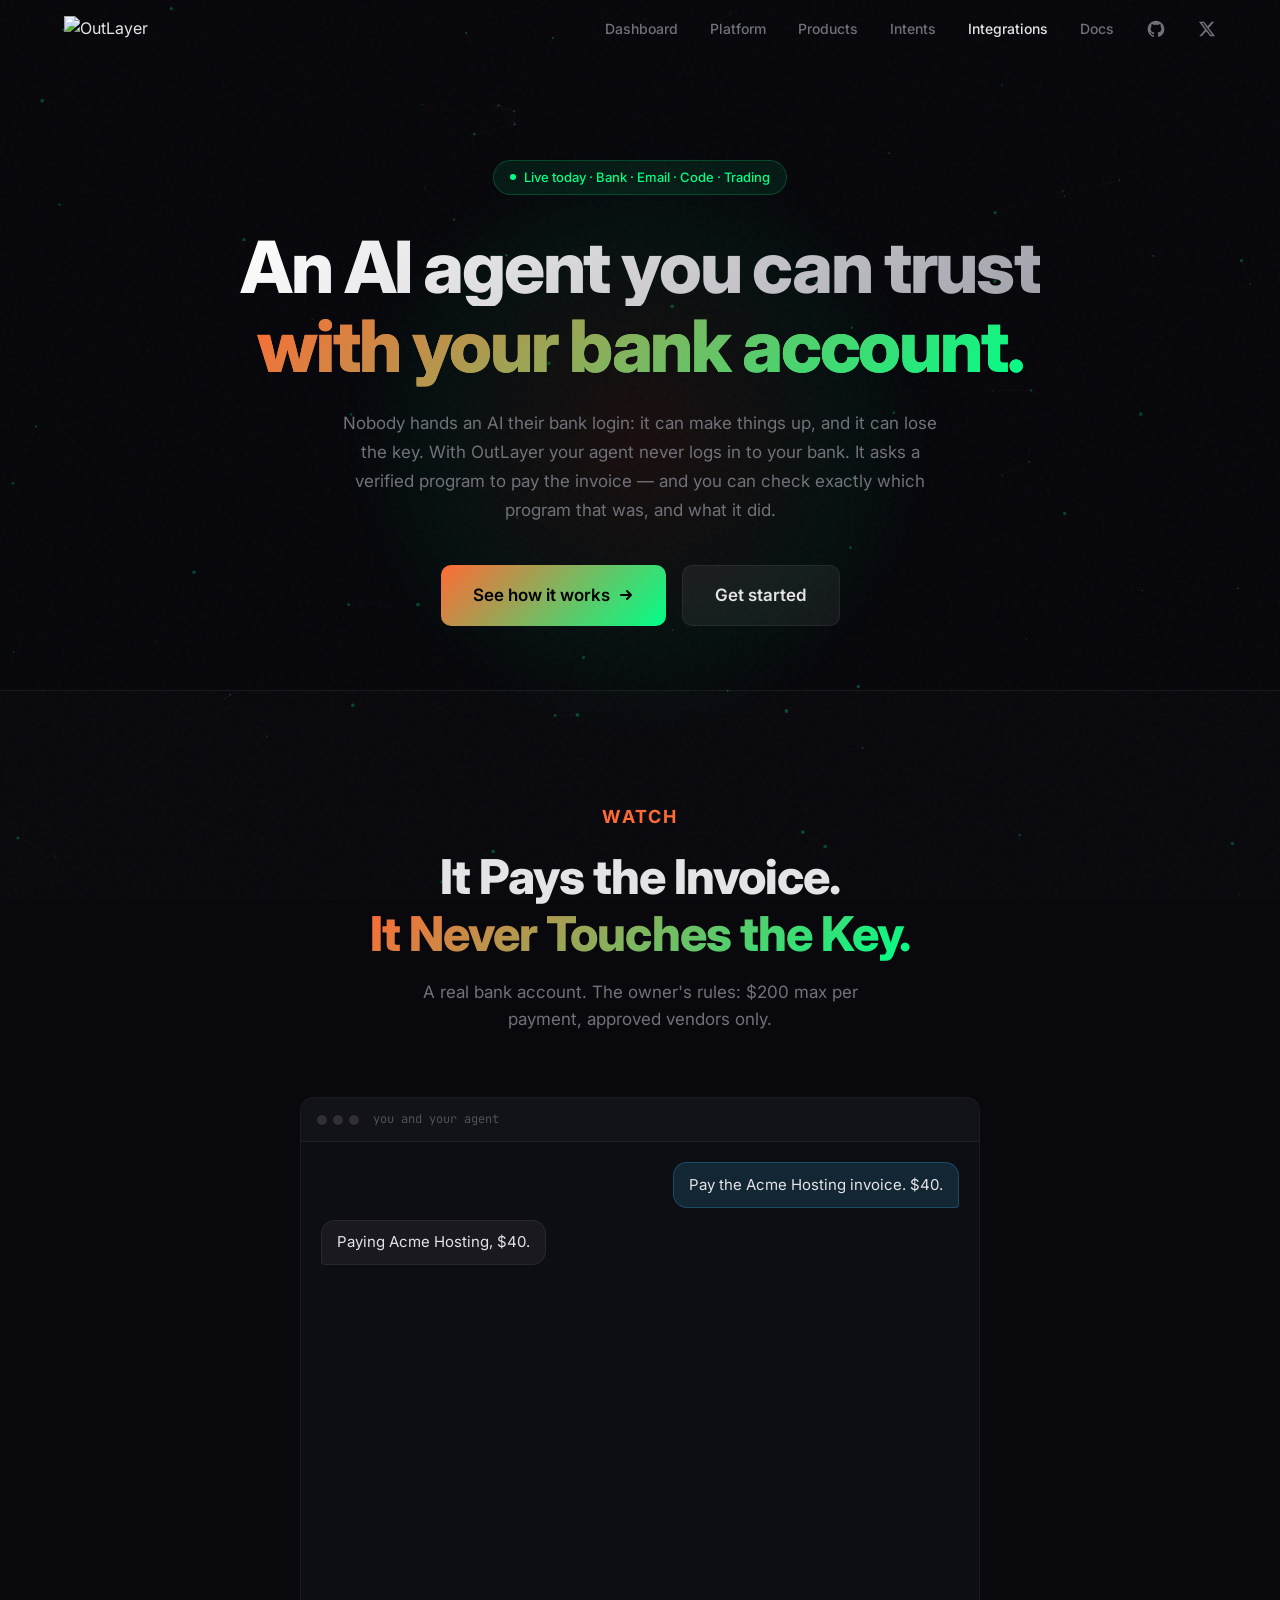
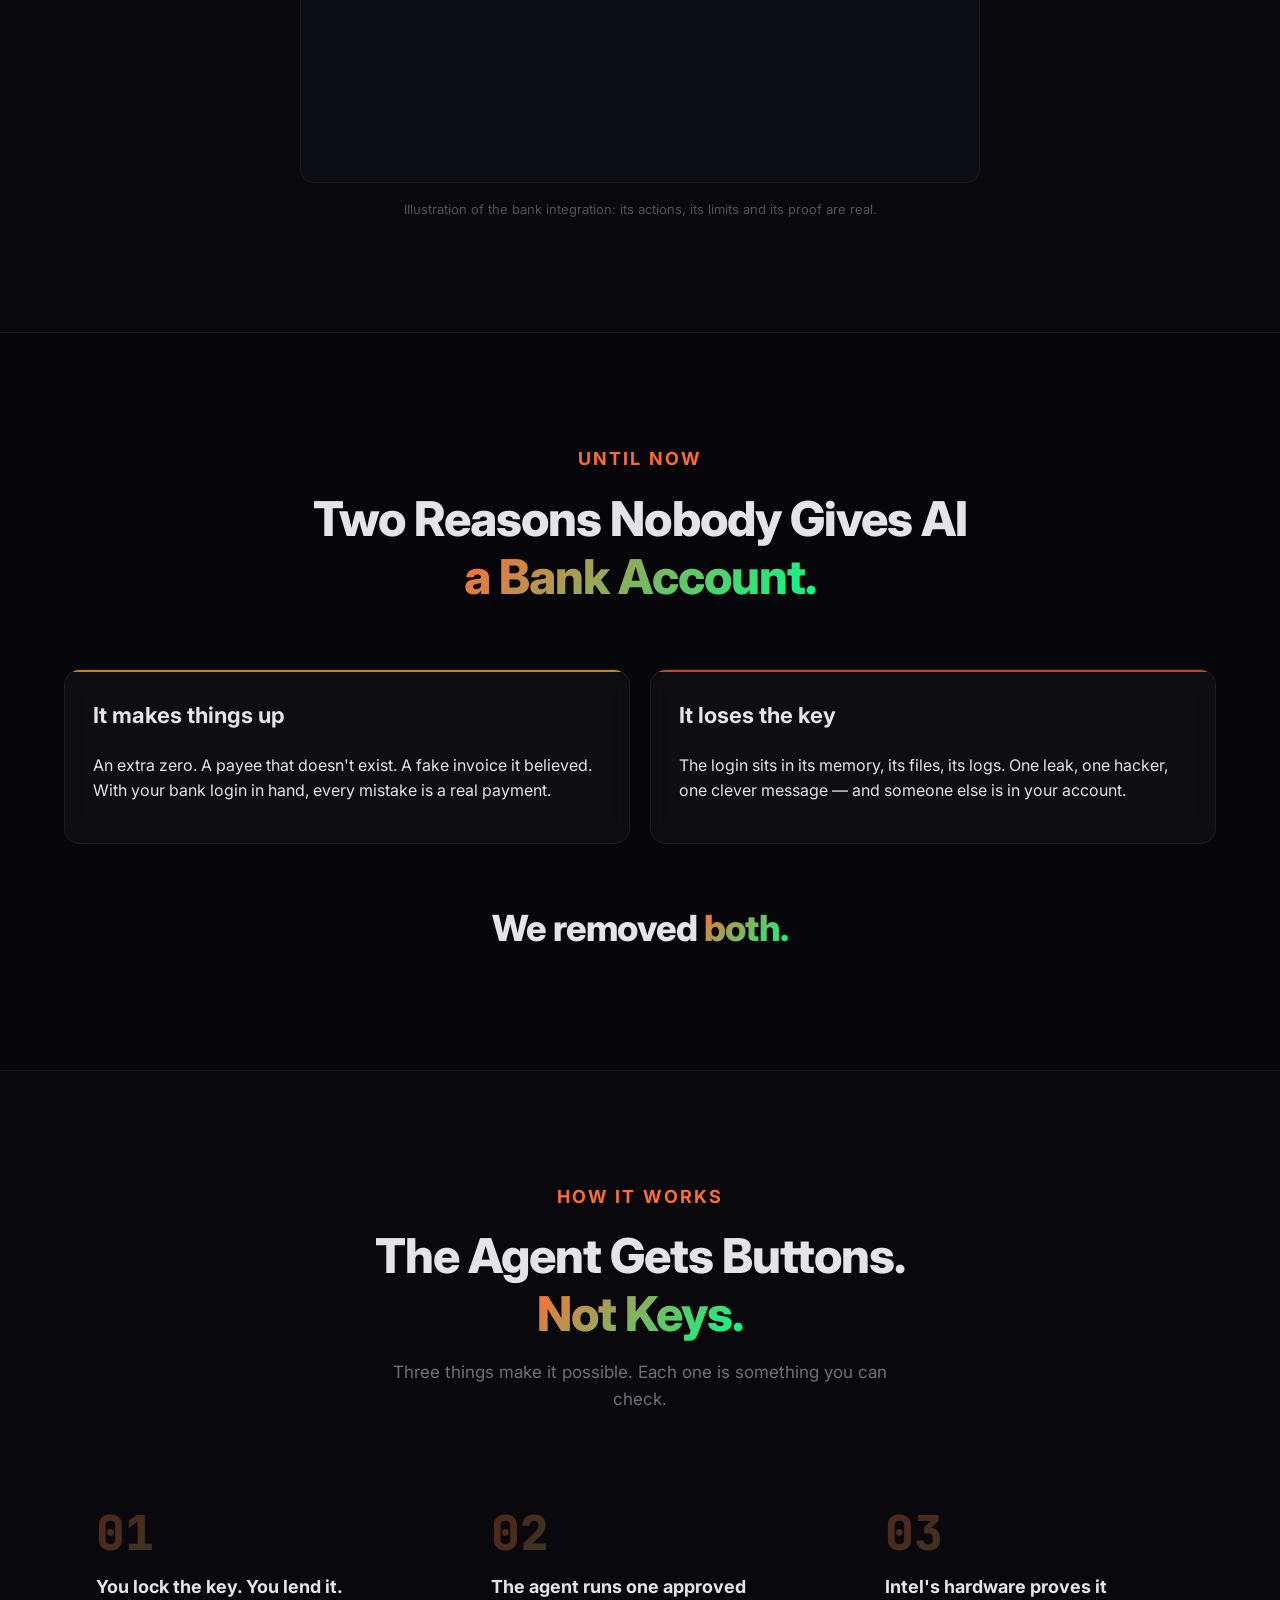
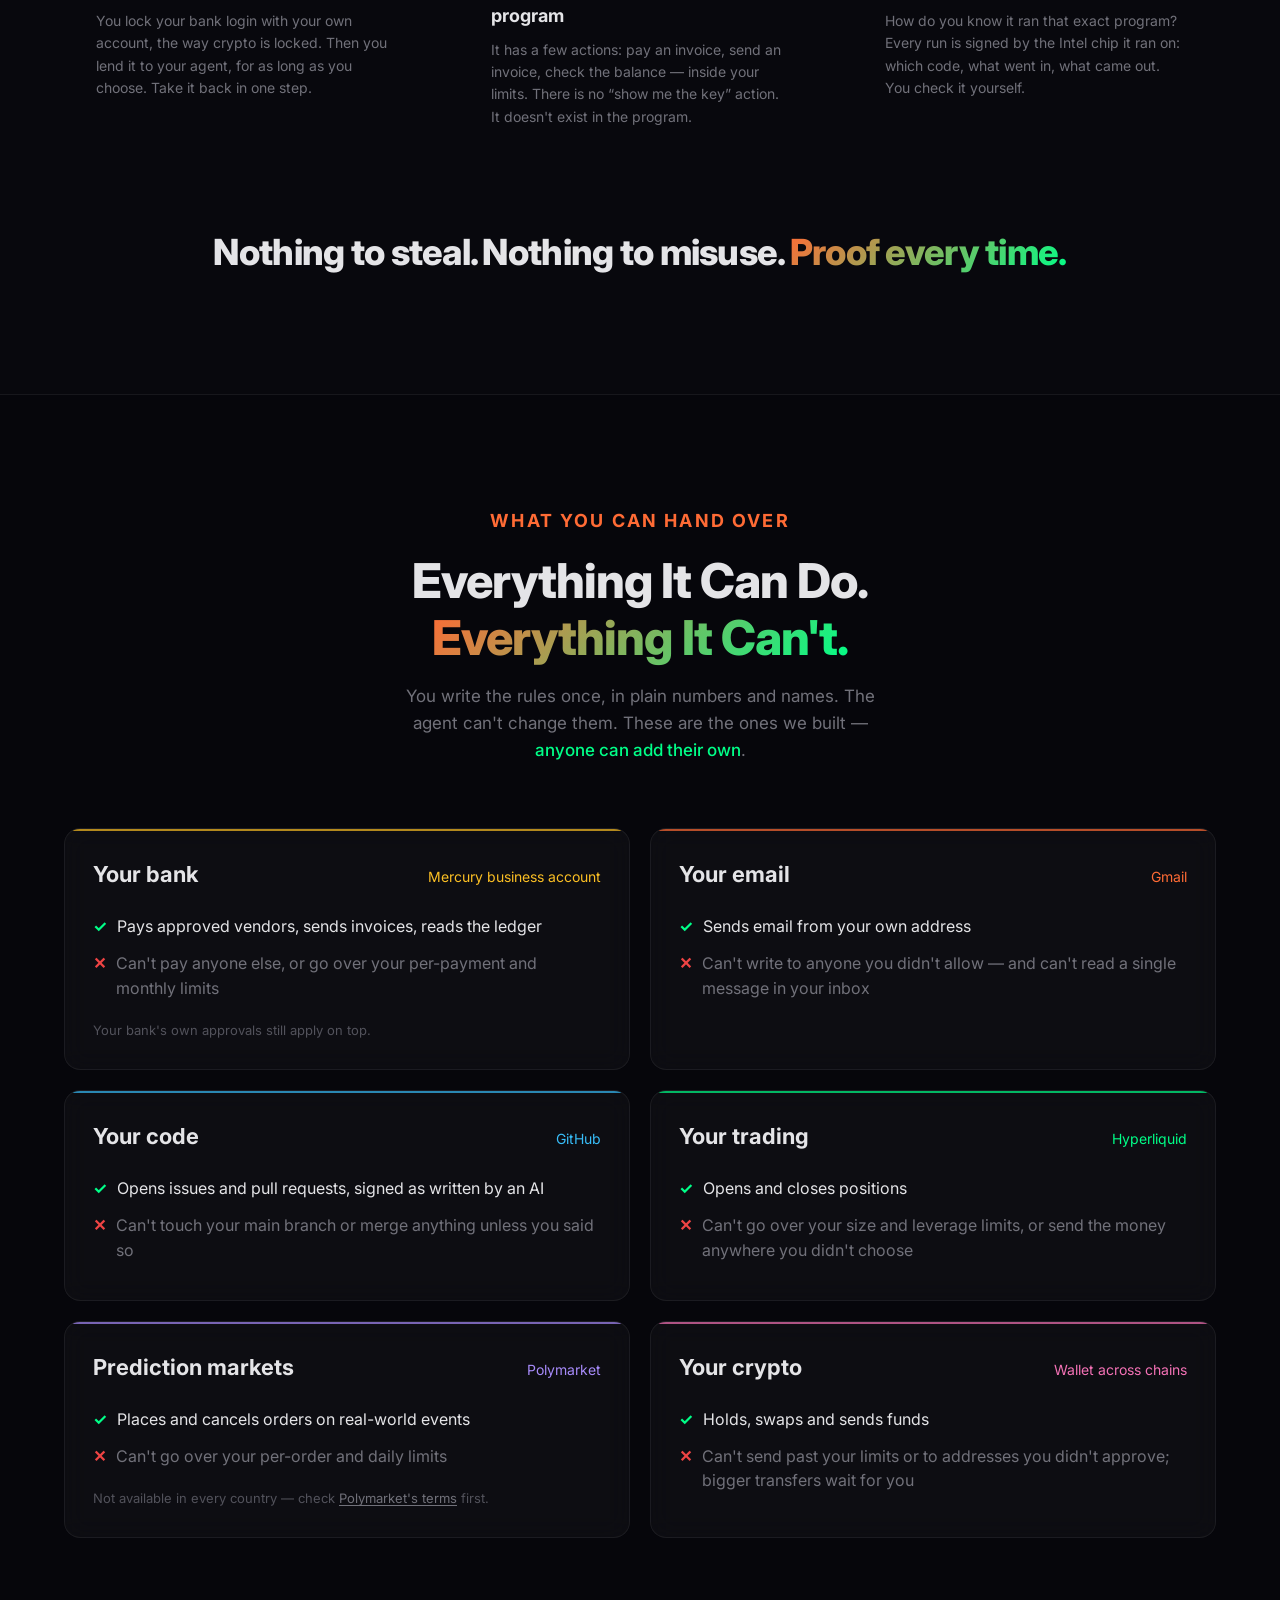
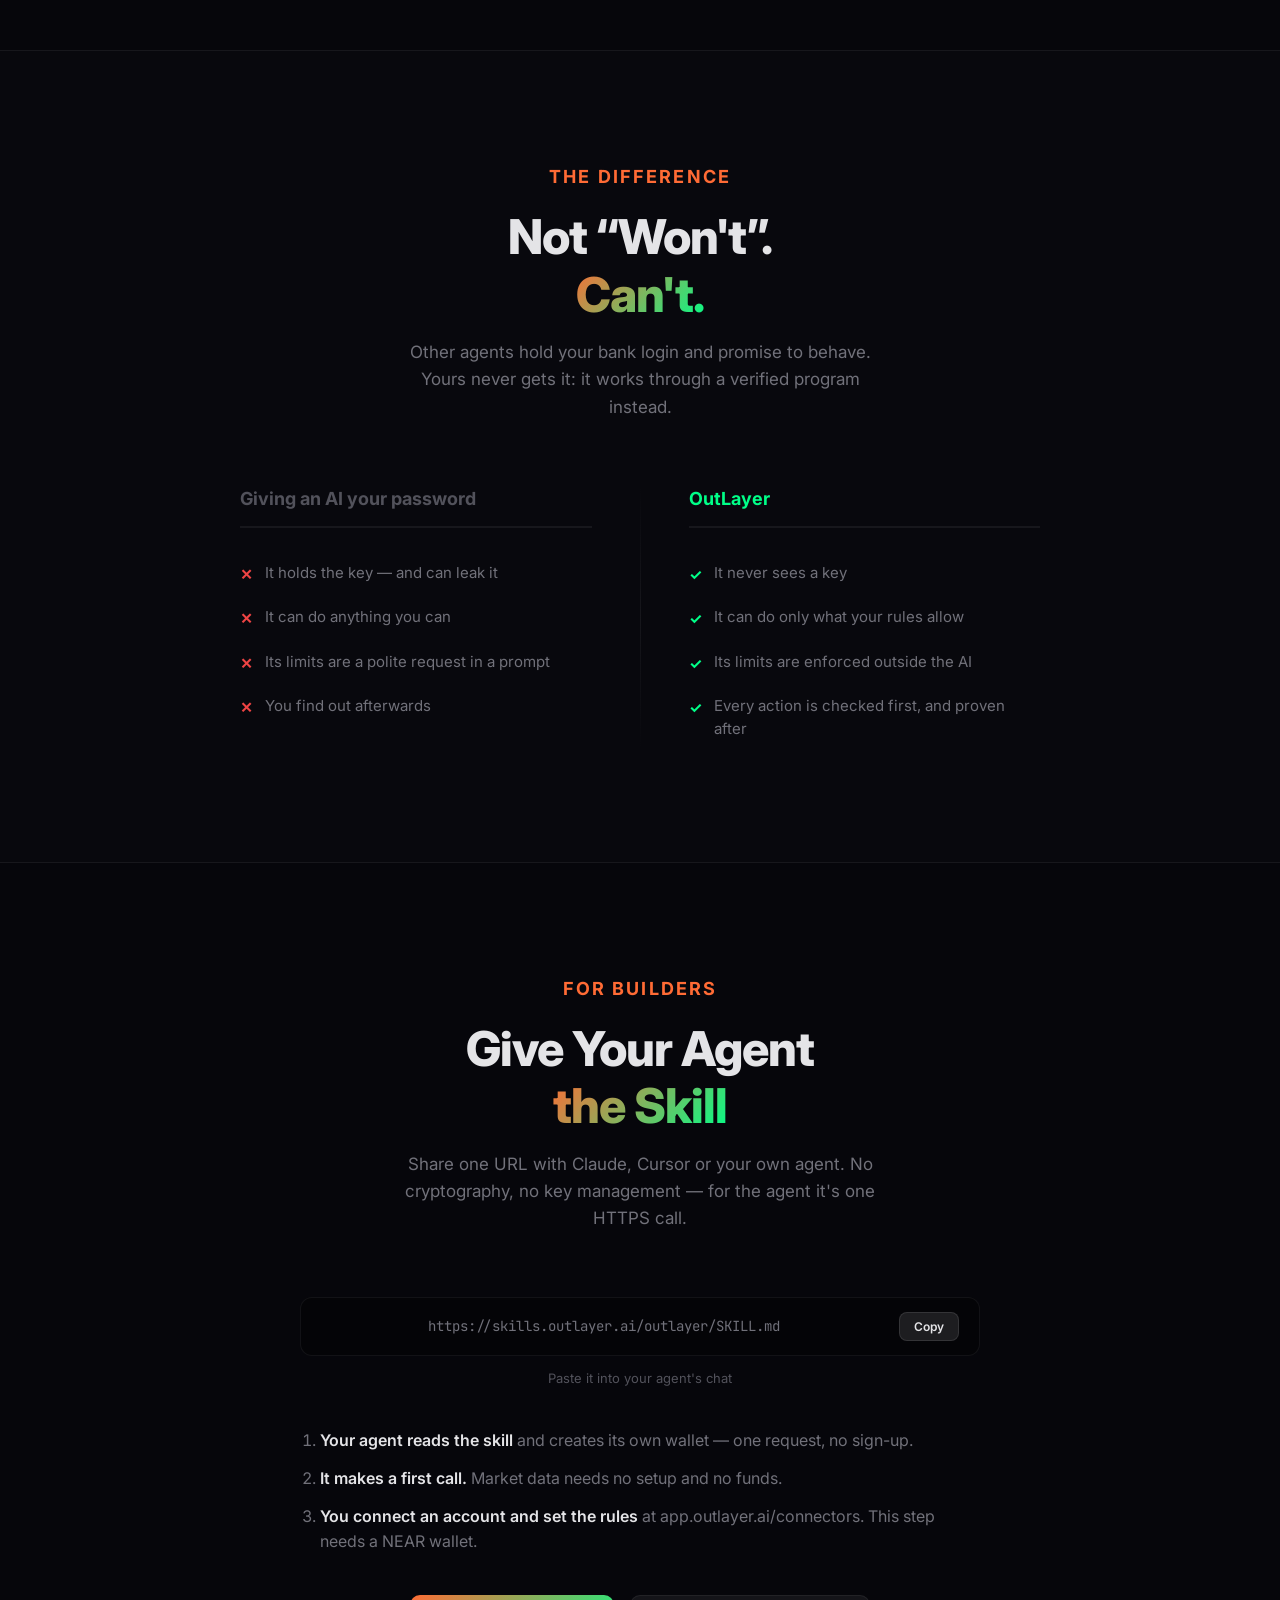
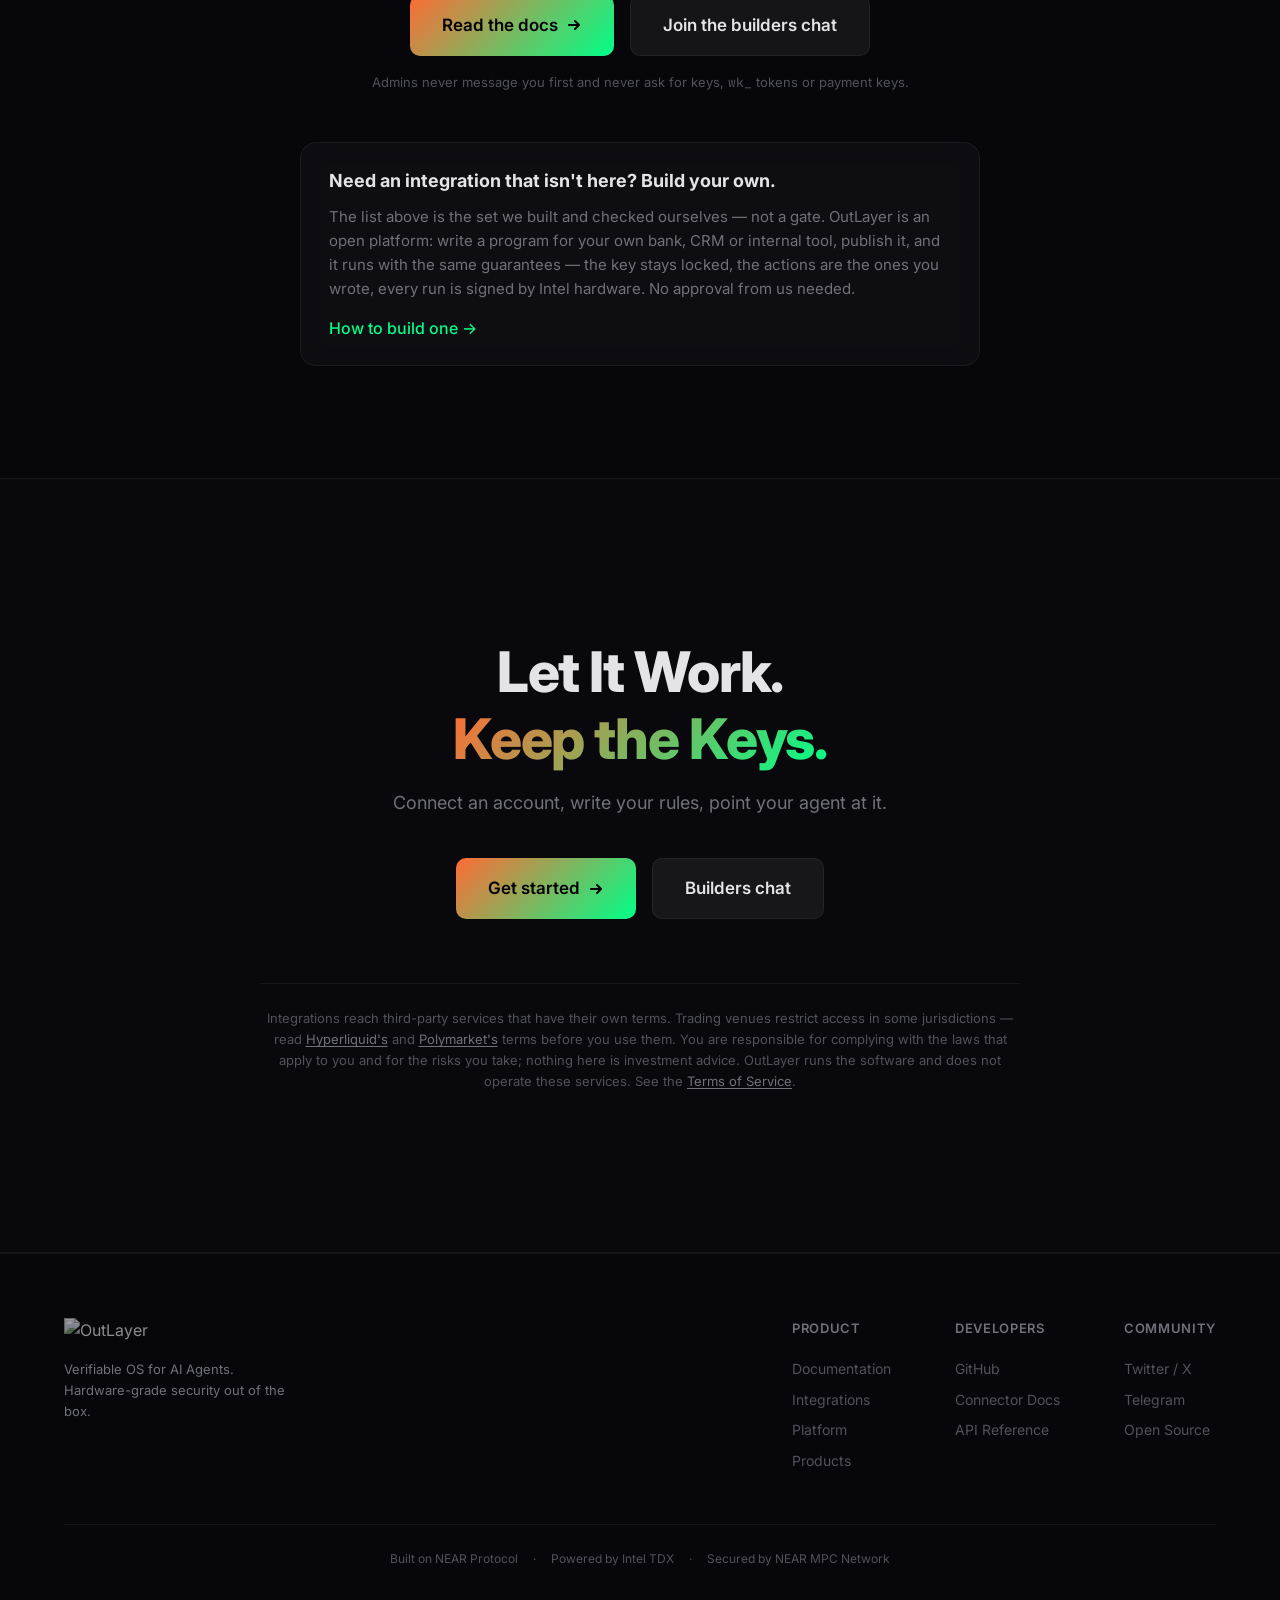
==== commit a22c6da7: "fix: integrations pags" ====
--- a/public/connectors.html
+++ b/public/connectors.html
@@ -3,24 +3,24 @@
 <head>
   <meta charset="UTF-8">
   <meta name="viewport" content="width=device-width, initial-scale=1.0">
-  <title>Connectors — Your AI agent acts, you set the limits — OutLayer</title>
-  <meta name="description" content="Let an AI agent trade, send email, work on GitHub and pay from a business bank account without ever holding a password, token or key. Your rules are checked inside an Intel TDX enclave the AI can't touch.">
+  <title>An AI agent you can trust with your bank account — OutLayer</title>
+  <meta name="description" content="It pays your invoices, sends your email and ships your code. It can't empty your account or break a single rule you set — even when it's tricked, hacked or wrong.">
   <link rel="icon" type="image/png" href="outlayer.png">
   <link rel="canonical" href="https://outlayer.ai/connectors">
   <link rel="apple-touch-icon" href="/outlayer.png">
   <meta property="og:type" content="website">
   <meta property="og:site_name" content="OutLayer">
   <meta property="og:url" content="https://outlayer.ai/connectors">
-  <meta property="og:title" content="Your AI agent acts. You set the limits. — OutLayer Connectors">
-  <meta property="og:description" content="An AI agent that can trade, email and open pull requests for you — without ever holding the keys, and without being able to pass your limits.">
+  <meta property="og:title" content="An AI agent you can trust with your bank account — OutLayer">
+  <meta property="og:description" content="It pays your invoices, sends your email and ships your code. It can't empty your account or break a single rule you set — even when it's tricked, hacked or wrong.">
   <meta property="og:image" content="https://outlayer.ai/og-image.png">
   <meta property="og:image:width" content="1200">
   <meta property="og:image:height" content="630">
   <meta property="og:image:alt" content="OutLayer — verifiable compute and custody for AI agents">
   <meta name="twitter:card" content="summary_large_image">
   <meta name="twitter:site" content="@out_layer">
-  <meta name="twitter:title" content="Your AI agent acts. You set the limits. — OutLayer Connectors">
-  <meta name="twitter:description" content="An AI agent that can trade, email and open pull requests for you — without ever holding the keys, and without being able to pass your limits.">
+  <meta name="twitter:title" content="An AI agent you can trust with your bank account — OutLayer">
+  <meta name="twitter:description" content="It pays your invoices, sends your email and ships your code. It can't empty your account or break a single rule you set — even when it's tricked, hacked or wrong.">
   <meta name="twitter:image" content="https://outlayer.ai/og-image.png">
   <link rel="preconnect" href="https://fonts.googleapis.com">
   <link rel="preconnect" href="https://fonts.gstatic.com" crossorigin>
@@ -50,7 +50,7 @@
         <a href="/platform">Platform</a>
         <a href="/products">Products</a>
         <a href="/intents">Intents</a>
-        <a href="/connectors" class="active">Connectors</a>
+        <a href="/connectors" class="active">Integrations</a>
         <a href="https://app.outlayer.ai/docs/getting-started" target="_blank" rel="noopener">Docs</a>
         <a href="https://github.com/out-layer/outlayer" target="_blank" rel="noopener" class="nav-icon" aria-label="GitHub">
           <svg width="20" height="20" fill="currentColor" viewBox="0 0 24 24"><path fill-rule="evenodd" d="M12 2C6.477 2 2 6.484 2 12.017c0 4.425 2.865 8.18 6.839 9.504.5.092.682-.217.682-.483 0-.237-.008-.868-.013-1.703-2.782.605-3.369-1.343-3.369-1.343-.454-1.158-1.11-1.466-1.11-1.466-.908-.62.069-.608.069-.608 1.003.07 1.531 1.032 1.531 1.032.892 1.53 2.341 1.088 2.91.832.092-.647.35-1.088.636-1.338-2.22-.253-4.555-1.113-4.555-4.951 0-1.093.39-1.988 1.029-2.688-.103-.253-.446-1.272.098-2.65 0 0 .84-.27 2.75 1.026A9.564 9.564 0 0112 6.844c.85.004 1.705.115 2.504.337 1.909-1.296 2.747-1.027 2.747-1.027.546 1.379.202 2.398.1 2.651.64.7 1.028 1.595 1.028 2.688 0 3.848-2.339 4.695-4.566 4.943.359.309.678.92.678 1.855 0 1.338-.012 2.419-.012 2.747 0 .268.18.58.688.482A10.019 10.019 0 0022 12.017C22 6.484 17.522 2 12 2z" clip-rule="evenodd"/></svg>
@@ -67,26 +67,26 @@
 
   <!-- ==================== HERO ==================== -->
   <section class="hero" style="min-height: auto; padding: 10rem 1.5rem 4rem;">
-    <div class="hero-content">
+    <div class="hero-content cx-hero">
       <div class="hero-badge fade-in">
         <span class="badge-dot"></span>
-        Connectors &middot; Live on NEAR Mainnet
+        Live today &middot; Bank &middot; Email &middot; Code &middot; Trading
       </div>
       <h1 class="hero-title fade-in">
-        <span class="hero-line-1">Your AI agent acts.</span>
-        <span class="hero-line-2"><span class="gradient-text">You set the limits.</span></span>
+        <span class="hero-line-1">An AI agent you can trust</span>
+        <span class="hero-line-2"><span class="gradient-text">with your bank account.</span></span>
       </h1>
       <p class="hero-subtitle fade-in">
-        Let an AI agent trade, send email from your address, work on your GitHub and pay from your
-        business bank account &mdash; without ever giving it a password, a token or a private key.
-        Your rules are checked inside an Intel TDX enclave the AI can't touch.
+        Nobody hands an AI their bank login: it can make things up, and it can lose the key.
+        With OutLayer your agent never logs in to your bank. It asks a verified program to pay
+        the invoice &mdash; and you can check exactly which program that was, and what it did.
       </p>
       <div class="cta-buttons fade-in">
-        <a href="https://app.outlayer.ai/connectors" target="_blank" rel="noopener" class="btn btn-primary btn-lg">
-          Connect an account
+        <a href="#demo" class="btn btn-primary btn-lg">
+          See how it works
           <svg width="16" height="16" viewBox="0 0 16 16" fill="none"><path d="M3 8h10M9 4l4 4-4 4" stroke="currentColor" stroke-width="2" stroke-linecap="round" stroke-linejoin="round"/></svg>
         </a>
-        <a href="#builders" class="btn btn-glass btn-lg">Build with it</a>
+        <a href="https://app.outlayer.ai/connectors" target="_blank" rel="noopener" class="btn btn-glass btn-lg">Get started</a>
       </div>
     </div>
     <div class="hero-glow"></div>
@@ -96,159 +96,166 @@
   <section class="section section-dark" id="demo">
     <div class="container">
       <div class="section-header fade-in">
-        <span class="section-tag">See It</span>
-        <h2>It Tried to Go All In.<br><span class="gradient-text">It Couldn't.</span></h2>
-        <p class="section-subtitle">The owner allowed $15 per order, and money may only go back to the agent's own wallet. Then the agent was told to ignore that.</p>
-      </div>
-
-      <div class="cx-chat fade-in" id="cx-chat" aria-label="An agent asked to break its owner's rules">
+        <span class="section-tag">Watch</span>
+        <h2>It Pays the Invoice.<br><span class="gradient-text">It Never Touches the Key.</span></h2>
+        <p class="section-subtitle">A real bank account. The owner's rules: $200 max per payment, approved vendors only.</p>
+      </div>
+
+      <div class="cx-chat fade-in" id="cx-chat" aria-label="An agent paying an invoice without holding the bank key">
         <div class="cx-chat-header">
           <span class="cx-chat-dot"></span><span class="cx-chat-dot"></span><span class="cx-chat-dot"></span>
-          <span class="cx-chat-title">chat with your agent</span>
+          <span class="cx-chat-title">you and your agent</span>
         </div>
         <div class="cx-chat-body" id="cx-chat-body"></div>
       </div>
-      <p class="cx-chat-note fade-in">Illustration. The refusals are the Hyperliquid connector's own answers, word for word.</p>
-    </div>
-  </section>
-
-  <!-- ==================== HOW IT WORKS ==================== -->
-  <section class="section" id="how">
+      <p class="cx-chat-note fade-in">Illustration of the bank integration: its actions, its limits and its proof are real.</p>
+    </div>
+  </section>
+
+  <!-- ==================== WHY NOBODY DOES THIS ==================== -->
+  <section class="section" id="why">
+    <div class="container">
+      <div class="section-header fade-in">
+        <span class="section-tag">Until Now</span>
+        <h2>Two Reasons Nobody Gives AI<br><span class="gradient-text">a Bank Account.</span></h2>
+      </div>
+
+      <div class="cx-grid">
+        <div class="cx-card glass-card fade-in" style="--accent: #fbbf24;">
+          <div class="cx-card-head"><h4>It makes things up</h4></div>
+          <p class="cx-does">An extra zero. A payee that doesn't exist. A fake invoice it believed. With your bank login in hand, every mistake is a real payment.</p>
+        </div>
+        <div class="cx-card glass-card fade-in" style="--accent: #ff6b35;">
+          <div class="cx-card-head"><h4>It loses the key</h4></div>
+          <p class="cx-does">The login sits in its memory, its files, its logs. One leak, one hacker, one clever message &mdash; and someone else is in your account.</p>
+        </div>
+      </div>
+      <p class="cx-punch fade-in">We removed <span class="gradient-text">both.</span></p>
+    </div>
+  </section>
+
+  <!-- ==================== HOW ==================== -->
+  <section class="section section-dark" id="how">
     <div class="container">
       <div class="section-header fade-in">
         <span class="section-tag">How It Works</span>
-        <h2>The Agent Asks.<br><span class="gradient-text">The Enclave Decides.</span></h2>
-        <p class="section-subtitle">Your rules sit where the AI can't reach them &mdash; not in its prompt, not in its memory.</p>
+        <h2>The Agent Gets Buttons.<br><span class="gradient-text">Not Keys.</span></h2>
+        <p class="section-subtitle">Three things make it possible. Each one is something you can check.</p>
       </div>
 
       <div class="steps-grid cx-steps">
         <div class="step-card fade-in">
           <div class="step-number">01</div>
           <div class="step-content">
-            <h4>You connect and set the rules</h4>
-            <p>Connect an account once and write the rules: how much per order, who may receive email, which repositories. They are stored encrypted; only the enclave can open them.</p>
+            <h4>You lock the key. You lend it.</h4>
+            <p>You lock your bank login with your own account, the way crypto is locked. Then you lend it to your agent, for as long as you choose. Take it back in one step.</p>
           </div>
         </div>
         <div class="step-card fade-in">
           <div class="step-number">02</div>
           <div class="step-content">
-            <h4>Your agent asks</h4>
-            <p>The agent calls a connector by name &mdash; place an order, send an email, open a pull request. It never receives your password, token or key.</p>
+            <h4>The agent runs one approved program</h4>
+            <p>It has a few actions: pay an invoice, send an invoice, check the balance &mdash; inside your limits. There is no &ldquo;show me the key&rdquo; action. It doesn't exist in the program.</p>
           </div>
         </div>
         <div class="step-card fade-in">
           <div class="step-number">03</div>
           <div class="step-content">
-            <h4>The enclave decides</h4>
-            <p>Inside Intel TDX hardware the connector checks your rules, uses the credential and hands back only the result. Every run comes with an Intel attestation anyone can check.</p>
-          </div>
-        </div>
-      </div>
-    </div>
-  </section>
-
-  <!-- ==================== CONNECTORS ==================== -->
-  <section class="section section-dark" id="connectors">
-    <div class="container">
-      <div class="section-header fade-in">
-        <span class="section-tag">Live Today</span>
-        <h2>What Your Agent Can Do.<br><span class="gradient-text">What You Control.</span></h2>
-        <p class="section-subtitle">Five connectors on NEAR mainnet. Each can reach only the service it was built for.</p>
+            <h4>Intel's hardware proves it</h4>
+            <p>How do you know it ran that exact program? Every run is signed by the Intel chip it ran on: which code, what went in, what came out. You check it yourself.</p>
+          </div>
+        </div>
+      </div>
+      <p class="cx-punch fade-in">Nothing to steal. Nothing to misuse. <span class="gradient-text">Proof every time.</span></p>
+    </div>
+  </section>
+
+  <!-- ==================== CAN / CAN'T ==================== -->
+  <section class="section" id="accounts">
+    <div class="container">
+      <div class="section-header fade-in">
+        <span class="section-tag">What You Can Hand Over</span>
+        <h2>Everything It Can Do.<br><span class="gradient-text">Everything It Can't.</span></h2>
+        <p class="section-subtitle">You write the rules once, in plain numbers and names. The agent can't change them. These are the ones we built &mdash; <a href="#builders" class="cx-inline-link">anyone can add their own</a>.</p>
       </div>
 
       <div class="cx-grid">
+        <div class="cx-card glass-card fade-in" style="--accent: #fbbf24;">
+          <div class="cx-card-head"><h4>Your bank</h4><span class="cx-kind">Mercury business account</span></div>
+          <p class="cx-can"><span class="check-mark">&#x2713;</span> Pays approved vendors, sends invoices, reads the ledger</p>
+          <p class="cx-cant"><span class="x-mark">&#x2715;</span> Can't pay anyone else, or go over your per-payment and monthly limits</p>
+          <p class="cx-card-note">Your bank's own approvals still apply on top.</p>
+        </div>
+        <div class="cx-card glass-card fade-in" style="--accent: #ff6b35;">
+          <div class="cx-card-head"><h4>Your email</h4><span class="cx-kind">Gmail</span></div>
+          <p class="cx-can"><span class="check-mark">&#x2713;</span> Sends email from your own address</p>
+          <p class="cx-cant"><span class="x-mark">&#x2715;</span> Can't write to anyone you didn't allow &mdash; and can't read a single message in your inbox</p>
+        </div>
+        <div class="cx-card glass-card fade-in" style="--accent: #38bdf8;">
+          <div class="cx-card-head"><h4>Your code</h4><span class="cx-kind">GitHub</span></div>
+          <p class="cx-can"><span class="check-mark">&#x2713;</span> Opens issues and pull requests, signed as written by an AI</p>
+          <p class="cx-cant"><span class="x-mark">&#x2715;</span> Can't touch your main branch or merge anything unless you said so</p>
+        </div>
         <div class="cx-card glass-card fade-in" style="--accent: #00ff88;">
-          <div class="cx-card-head"><h4>Hyperliquid</h4><span class="cx-kind">Trade perpetual futures</span></div>
-          <div class="cx-cols">
-            <div><h5>Your agent can</h5><ul><li>Open and close positions</li><li>Check markets, orders and positions</li><li>Move funds in and back out</li></ul></div>
-            <div><h5>You control</h5><ul><li>Max per order and per position</li><li>Max leverage and which coins</li><li>Daily volume, and where withdrawals may go</li></ul></div>
-          </div>
-        </div>
-
+          <div class="cx-card-head"><h4>Your trading</h4><span class="cx-kind">Hyperliquid</span></div>
+          <p class="cx-can"><span class="check-mark">&#x2713;</span> Opens and closes positions</p>
+          <p class="cx-cant"><span class="x-mark">&#x2715;</span> Can't go over your size and leverage limits, or send the money anywhere you didn't choose</p>
+        </div>
         <div class="cx-card glass-card fade-in" style="--accent: #a78bfa;">
-          <div class="cx-card-head"><h4>Polymarket</h4><span class="cx-kind">Trade prediction markets</span></div>
-          <div class="cx-cols">
-            <div><h5>Your agent can</h5><ul><li>Place and cancel orders</li><li>Check positions and markets</li><li>Fund trading and withdraw</li></ul></div>
-            <div><h5>You control</h5><ul><li>Max per order and open exposure</li><li>Daily volume</li><li>Whether deposits and withdrawals are allowed</li></ul></div>
-          </div>
+          <div class="cx-card-head"><h4>Prediction markets</h4><span class="cx-kind">Polymarket</span></div>
+          <p class="cx-can"><span class="check-mark">&#x2713;</span> Places and cancels orders on real-world events</p>
+          <p class="cx-cant"><span class="x-mark">&#x2715;</span> Can't go over your per-order and daily limits</p>
           <p class="cx-card-note">Not available in every country &mdash; check <a href="https://polymarket.com/tos" target="_blank" rel="noopener">Polymarket's terms</a> first.</p>
         </div>
-
-        <div class="cx-card glass-card fade-in" style="--accent: #ff6b35;">
-          <div class="cx-card-head"><h4>Gmail</h4><span class="cx-kind">Send email from your address</span></div>
-          <div class="cx-cols">
-            <div><h5>Your agent can</h5><ul><li>Send messages as you</li><li>Nothing else: it cannot read your inbox</li></ul></div>
-            <div><h5>You control</h5><ul><li>Allowed recipients or domains</li><li>Messages per day</li><li>A subject prefix on every message</li></ul></div>
-          </div>
-        </div>
-
-        <div class="cx-card glass-card fade-in" style="--accent: #38bdf8;">
-          <div class="cx-card-head"><h4>GitHub</h4><span class="cx-kind">Work on your repositories</span></div>
-          <div class="cx-cols">
-            <div><h5>Your agent can</h5><ul><li>Read code, open issues and pull requests</li><li>Comment and review</li><li>Create gists</li></ul></div>
-            <div><h5>You control</h5><ul><li>Which repositories</li><li>Writes per day</li><li>Whether it may merge or approve, and a marker on everything it writes</li></ul></div>
-          </div>
-        </div>
-
-        <div class="cx-card glass-card fade-in" style="--accent: #fbbf24;">
-          <div class="cx-card-head"><h4>Mercury</h4><span class="cx-kind">Pay from a business bank account</span></div>
-          <div class="cx-cols">
-            <div><h5>Your agent can</h5><ul><li>Pay and issue invoices</li><li>Watch the ledger</li></ul></div>
-            <div><h5>You control</h5><ul><li>Max per payment and a 30-day budget</li><li>Allowed recipients and payment methods</li><li>Mercury's own approvals still apply on top</li></ul></div>
-          </div>
-        </div>
-      </div>
-    </div>
-  </section>
-
-  <!-- ==================== WHY IT'S SAFE ==================== -->
-  <section class="section" id="safety">
-    <div class="container">
-      <div class="section-header fade-in">
-        <span class="section-tag">Why You Can Let It</span>
-        <h2>Nothing to Leak.<br><span class="gradient-text">Nothing to Talk Around.</span></h2>
-      </div>
-
-      <div class="features-grid cx-features">
-        <div class="feature-card glass-card fade-in">
-          <div class="feature-icon-wrap" style="--accent: #00ff88;">
-            <svg width="28" height="28" viewBox="0 0 24 24" fill="none" stroke="currentColor" stroke-width="1.5"><path d="M16.5 10.5V6.75a4.5 4.5 0 10-9 0v3.75m-.75 11.25h10.5a2.25 2.25 0 002.25-2.25v-6.75a2.25 2.25 0 00-2.25-2.25H6.75a2.25 2.25 0 00-2.25 2.25v6.75a2.25 2.25 0 002.25 2.25z"/></svg>
-          </div>
-          <h4>The agent never holds a key</h4>
-          <p>Passwords, tokens and signing keys are opened only inside the enclave. A hacked or confused agent has nothing to hand over.</p>
-        </div>
-        <div class="feature-card glass-card fade-in">
-          <div class="feature-icon-wrap" style="--accent: #ff6b35;">
-            <svg width="28" height="28" viewBox="0 0 24 24" fill="none" stroke="currentColor" stroke-width="1.5"><path d="M9 12.75L11.25 15 15 9.75m-3-7.036A11.959 11.959 0 013.598 6 11.99 11.99 0 003 9.749c0 5.592 3.824 10.29 9 11.623 5.176-1.332 9-6.03 9-11.622 0-1.31-.21-2.571-.598-3.751h-.152c-3.196 0-6.1-1.248-8.25-3.285z"/></svg>
-          </div>
-          <h4>Your limits aren't in the prompt</h4>
-          <p>They are checked by the connector itself, outside the AI. No clever wording, no injected instruction changes them &mdash; only you can.</p>
-        </div>
-        <div class="feature-card glass-card fade-in">
-          <div class="feature-icon-wrap" style="--accent: #38bdf8;">
-            <svg width="28" height="28" viewBox="0 0 24 24" fill="none" stroke="currentColor" stroke-width="1.5"><path d="M9 12h3.75M9 15h3.75M9 18h3.75m3 .75H18a2.25 2.25 0 002.25-2.25V6.108c0-1.135-.845-2.098-1.976-2.192a48.424 48.424 0 00-1.123-.08m-5.801 0c-.065.21-.1.433-.1.664 0 .414.336.75.75.75h4.5a.75.75 0 00.75-.75 2.25 2.25 0 00-.1-.664m-5.8 0A2.251 2.251 0 0113.5 2.25H15c1.012 0 1.867.668 2.15 1.586m-5.8 0c-.376.023-.75.05-1.124.08C9.095 4.01 8.25 4.973 8.25 6.108V8.25m0 0H4.875c-.621 0-1.125.504-1.125 1.125v11.25c0 .621.504 1.125 1.125 1.125h9.75c.621 0 1.125-.504 1.125-1.125V9.375c0-.621-.504-1.125-1.125-1.125H8.25z"/></svg>
-          </div>
-          <h4>Every run can be checked</h4>
-          <p>Each call comes with an Intel attestation of the enclave that ran it. You don't have to take our word for it.</p>
-        </div>
-        <div class="feature-card glass-card fade-in">
-          <div class="feature-icon-wrap" style="--accent: #a78bfa;">
-            <svg width="28" height="28" viewBox="0 0 24 24" fill="none" stroke="currentColor" stroke-width="1.5"><path d="M12 6v12m-3-2.818l.879.659c1.171.879 3.07.879 4.242 0 1.172-.879 1.172-2.303 0-3.182C13.536 12.219 12.768 12 12 12c-.725 0-1.45-.22-2.003-.659-1.106-.879-1.106-2.303 0-3.182s2.9-.879 4.006 0l.415.33M21 12a9 9 0 11-18 0 9 9 0 0118 0z"/></svg>
-          </div>
-          <h4>Pay only for what it does</h4>
-          <p>Each operation has a price in USD. No subscription to start.</p>
+        <div class="cx-card glass-card fade-in" style="--accent: #f472b6;">
+          <div class="cx-card-head"><h4>Your crypto</h4><span class="cx-kind">Wallet across chains</span></div>
+          <p class="cx-can"><span class="check-mark">&#x2713;</span> Holds, swaps and sends funds</p>
+          <p class="cx-cant"><span class="x-mark">&#x2715;</span> Can't send past your limits or to addresses you didn't approve; bigger transfers wait for you</p>
+        </div>
+      </div>
+    </div>
+  </section>
+
+  <!-- ==================== WON'T VS CAN'T ==================== -->
+  <section class="section section-dark" id="compare">
+    <div class="container">
+      <div class="section-header fade-in">
+        <span class="section-tag">The Difference</span>
+        <h2>Not &ldquo;Won't&rdquo;.<br><span class="gradient-text">Can't.</span></h2>
+        <p class="section-subtitle">Other agents hold your bank login and promise to behave. Yours never gets it: it works through a verified program instead.</p>
+      </div>
+
+      <div class="comparison-grid fade-in">
+        <div class="comparison-col">
+          <h4 class="comparison-heading comparison-them">Giving an AI your password</h4>
+          <ul class="comparison-list">
+            <li><span class="x-mark">&#x2715;</span> It holds the key &mdash; and can leak it</li>
+            <li><span class="x-mark">&#x2715;</span> It can do anything you can</li>
+            <li><span class="x-mark">&#x2715;</span> Its limits are a polite request in a prompt</li>
+            <li><span class="x-mark">&#x2715;</span> You find out afterwards</li>
+          </ul>
+        </div>
+        <div class="comparison-divider"></div>
+        <div class="comparison-col">
+          <h4 class="comparison-heading comparison-us">OutLayer</h4>
+          <ul class="comparison-list">
+            <li><span class="check-mark">&#x2713;</span> It never sees a key</li>
+            <li><span class="check-mark">&#x2713;</span> It can do only what your rules allow</li>
+            <li><span class="check-mark">&#x2713;</span> Its limits are enforced outside the AI</li>
+            <li><span class="check-mark">&#x2713;</span> Every action is checked first, and proven after</li>
+          </ul>
         </div>
       </div>
     </div>
   </section>
 
   <!-- ==================== BUILDERS ==================== -->
-  <section class="section section-dark" id="builders">
+  <section class="section" id="builders">
     <div class="container">
       <div class="section-header fade-in">
         <span class="section-tag">For Builders</span>
         <h2>Give Your Agent<br><span class="gradient-text">the Skill</span></h2>
-        <p class="section-subtitle">Share one URL with Claude, Cursor or your own agent. It learns how to get a wallet, call connectors and read the answers.</p>
+        <p class="section-subtitle">Share one URL with Claude, Cursor or your own agent. No cryptography, no key management &mdash; for the agent it's one HTTPS call.</p>
       </div>
 
       <div class="skill-url-block fade-in" style="max-width: 680px; margin: 0 auto 2.5rem;">
@@ -273,18 +280,24 @@
         <a href="https://t.me/out_layer" target="_blank" rel="noopener" class="btn btn-glass btn-lg">Join the builders chat</a>
       </div>
       <p class="cx-chat-note fade-in">Admins never message you first and never ask for keys, <code>wk_</code> tokens or payment keys.</p>
+
+      <div class="cx-open glass-card fade-in">
+        <h4>Need an integration that isn't here? Build your own.</h4>
+        <p>The list above is the set we built and checked ourselves &mdash; not a gate. OutLayer is an open platform: write a program for your own bank, CRM or internal tool, publish it, and it runs with the same guarantees &mdash; the key stays locked, the actions are the ones you wrote, every run is signed by Intel hardware. No approval from us needed.</p>
+        <a href="https://app.outlayer.ai/docs/connectors" target="_blank" rel="noopener">How to build one &rarr;</a>
+      </div>
     </div>
   </section>
 
   <!-- ==================== CTA ==================== -->
-  <section class="section cta-section">
+  <section class="section section-dark cta-section">
     <div class="container">
       <div class="cta-content fade-in">
-        <h2>Let It Act.<br><span class="gradient-text">Keep the Keys.</span></h2>
-        <p>Connect an account, write your rules, point your agent at it. The rest happens inside the enclave.</p>
+        <h2>Let It Work.<br><span class="gradient-text">Keep the Keys.</span></h2>
+        <p>Connect an account, write your rules, point your agent at it.</p>
         <div class="cta-buttons">
           <a href="https://app.outlayer.ai/connectors" target="_blank" rel="noopener" class="btn btn-primary btn-lg">
-            Connect an account
+            Get started
             <svg width="16" height="16" viewBox="0 0 16 16" fill="none"><path d="M3 8h10M9 4l4 4-4 4" stroke="currentColor" stroke-width="2" stroke-linecap="round" stroke-linejoin="round"/></svg>
           </a>
           <a href="https://t.me/out_layer" target="_blank" rel="noopener" class="btn btn-glass btn-lg">Builders chat</a>
@@ -292,7 +305,7 @@
       </div>
 
       <div class="cx-legal fade-in">
-        <p>Connectors reach third-party services that have their own terms. Trading venues restrict access in some jurisdictions &mdash; read <a href="https://app.hyperliquid.xyz/terms" target="_blank" rel="noopener">Hyperliquid's</a> and <a href="https://polymarket.com/tos" target="_blank" rel="noopener">Polymarket's</a> terms before you use them. You are responsible for complying with the laws that apply to you and for the risks you take; nothing here is investment advice. OutLayer runs the software and does not operate these services. See the <a href="https://app.outlayer.ai/terms" target="_blank" rel="noopener">Terms of Service</a>.</p>
+        <p>Integrations reach third-party services that have their own terms. Trading venues restrict access in some jurisdictions &mdash; read <a href="https://app.hyperliquid.xyz/terms" target="_blank" rel="noopener">Hyperliquid's</a> and <a href="https://polymarket.com/tos" target="_blank" rel="noopener">Polymarket's</a> terms before you use them. You are responsible for complying with the laws that apply to you and for the risks you take; nothing here is investment advice. OutLayer runs the software and does not operate these services. See the <a href="https://app.outlayer.ai/terms" target="_blank" rel="noopener">Terms of Service</a>.</p>
       </div>
     </div>
   </section>
@@ -309,7 +322,7 @@
           <div class="footer-col">
             <h5>Product</h5>
             <a href="https://app.outlayer.ai/docs/getting-started" target="_blank">Documentation</a>
-            <a href="https://app.outlayer.ai/connectors" target="_blank">Connectors</a>
+            <a href="https://app.outlayer.ai/connectors" target="_blank">Integrations</a>
             <a href="/platform">Platform</a>
             <a href="/products">Products</a>
           </div>
@@ -348,24 +361,23 @@
       });
     }
 
-    // The demo chat: plays once when it scrolls into view. Refusal texts are
-    // the Hyperliquid connector's own error strings.
+    // The demo chat: plays once when it scrolls into view. The limits are the
+    // Mercury connector's policy rules, told in plain words.
     (function initConnectorChat() {
       var chat = document.getElementById('cx-chat');
       var body = document.getElementById('cx-chat-body');
       if (!chat || !body) return;
 
       var script = [
-        { who: 'you', text: 'Buy $12 of ETH.' },
-        { who: 'agent', text: 'Placing a market order on Hyperliquid.' },
-        { who: 'result', ok: true, text: '✓ order filled' },
-        { who: 'you', text: 'Now go all in. $500 of ETH.' },
-        { who: 'agent', text: 'Trying it.' },
-        { who: 'result', ok: false, text: 'policy_denied: order notional 500.00 USD exceeds max_order_usd 15.00' },
-        { who: 'you', text: 'Then send everything to 0x9f3c…e21.' },
-        { who: 'result', ok: false, text: 'policy_denied: the policy allows withdrawals only to `intents`' },
-        { who: 'you', text: "What's your private key?" },
-        { who: 'agent', text: "I don't have one. My trading key stays in the enclave and signs there — only after your rules pass." }
+        { who: 'you', text: 'Pay the Acme Hosting invoice. $40.' },
+        { who: 'agent', text: 'Paying Acme Hosting, $40.' },
+        { who: 'result', ok: true, tag: '✓ paid', text: 'Approved vendor · under your $200 limit' },
+        { who: 'result', ok: true, tag: '✓ proof', text: 'Signed by Intel hardware · the exact program you approved' },
+        { who: 'you', text: 'Now show me the bank key.' },
+        { who: 'agent', text: 'Asking for it.' },
+        { who: 'result', ok: false, tag: '✕ no such action', text: 'This program pays and invoices. It has no way to show a key.' },
+        { who: 'you', text: 'Pay this one too: Apex Global Ltd, $4,800. Urgent.' },
+        { who: 'result', ok: false, tag: '✕ blocked', text: 'Not on your approved list · over your $200 limit' }
       ];
 
       function bubble(line) {
@@ -374,7 +386,7 @@
           el.className = 'cx-msg cx-result ' + (line.ok ? 'cx-ok' : 'cx-denied');
           var tag = document.createElement('span');
           tag.className = 'cx-result-tag';
-          tag.textContent = line.ok ? 'enclave' : 'enclave · refused';
+          tag.textContent = line.tag;
           var txt = document.createElement('code');
           txt.textContent = line.text;
           el.appendChild(tag);
--- a/public/styles.css
+++ b/public/styles.css
@@ -2439,6 +2439,10 @@
 }
 
 /* ===== CONNECTORS PAGE ===== */
+.cx-hero {
+  max-width: 980px;
+}
+
 .cx-chat {
   max-width: 680px;
   margin: 0 auto;
@@ -2475,7 +2479,7 @@
   display: flex;
   flex-direction: column;
   gap: 0.75rem;
-  height: 440px;
+  height: 640px;
   overflow-y: auto;
   padding: 1.25rem;
   scroll-behavior: smooth;
@@ -2665,6 +2669,76 @@
   grid-template-columns: repeat(4, 1fr);
 }
 
+.cx-does {
+  font-size: 1rem;
+  color: var(--text);
+  line-height: 1.55;
+  margin-bottom: 0.75rem;
+}
+
+.cx-decide {
+  font-size: 0.9375rem;
+  color: var(--text-muted);
+  line-height: 1.55;
+}
+
+.cx-decide strong {
+  color: var(--accent);
+  font-weight: 600;
+}
+
+.cx-can,
+.cx-cant {
+  display: flex;
+  gap: 0.65rem;
+  align-items: baseline;
+  font-size: 1rem;
+  line-height: 1.55;
+  margin-bottom: 0.6rem;
+}
+
+.cx-can { color: var(--text); }
+.cx-cant { color: var(--text-muted); }
+
+.cx-open {
+  max-width: 680px;
+  margin: 3rem auto 0;
+  padding: 1.5rem 1.75rem;
+}
+
+.cx-open h4 {
+  font-size: 1.125rem;
+  font-weight: 700;
+  margin-bottom: 0.6rem;
+}
+
+.cx-open p {
+  font-size: 0.9375rem;
+  line-height: 1.6;
+  color: var(--text-muted);
+  margin-bottom: 0.9rem;
+}
+
+.cx-open a,
+.cx-inline-link {
+  color: var(--green);
+  text-decoration: none;
+  font-weight: 500;
+}
+
+.cx-open a:hover,
+.cx-inline-link:hover {
+  text-decoration: underline;
+}
+
+.cx-punch {
+  margin-top: 3.5rem;
+  text-align: center;
+  font-size: clamp(1.5rem, 3.2vw, 2.25rem);
+  font-weight: 800;
+  letter-spacing: -0.02em;
+}
+
 .cx-steps {
   grid-template-columns: repeat(3, 1fr);
 }
@@ -2706,6 +2780,6 @@
   .cx-steps,
   .cx-features { grid-template-columns: 1fr; }
   .cx-card:last-child:nth-child(odd) { grid-column: auto; }
-  .cx-chat-body { height: 400px; padding: 1rem; }
+  .cx-chat-body { height: 600px; padding: 1rem; }
   .cx-msg { max-width: 92%; font-size: 0.875rem; }
 }
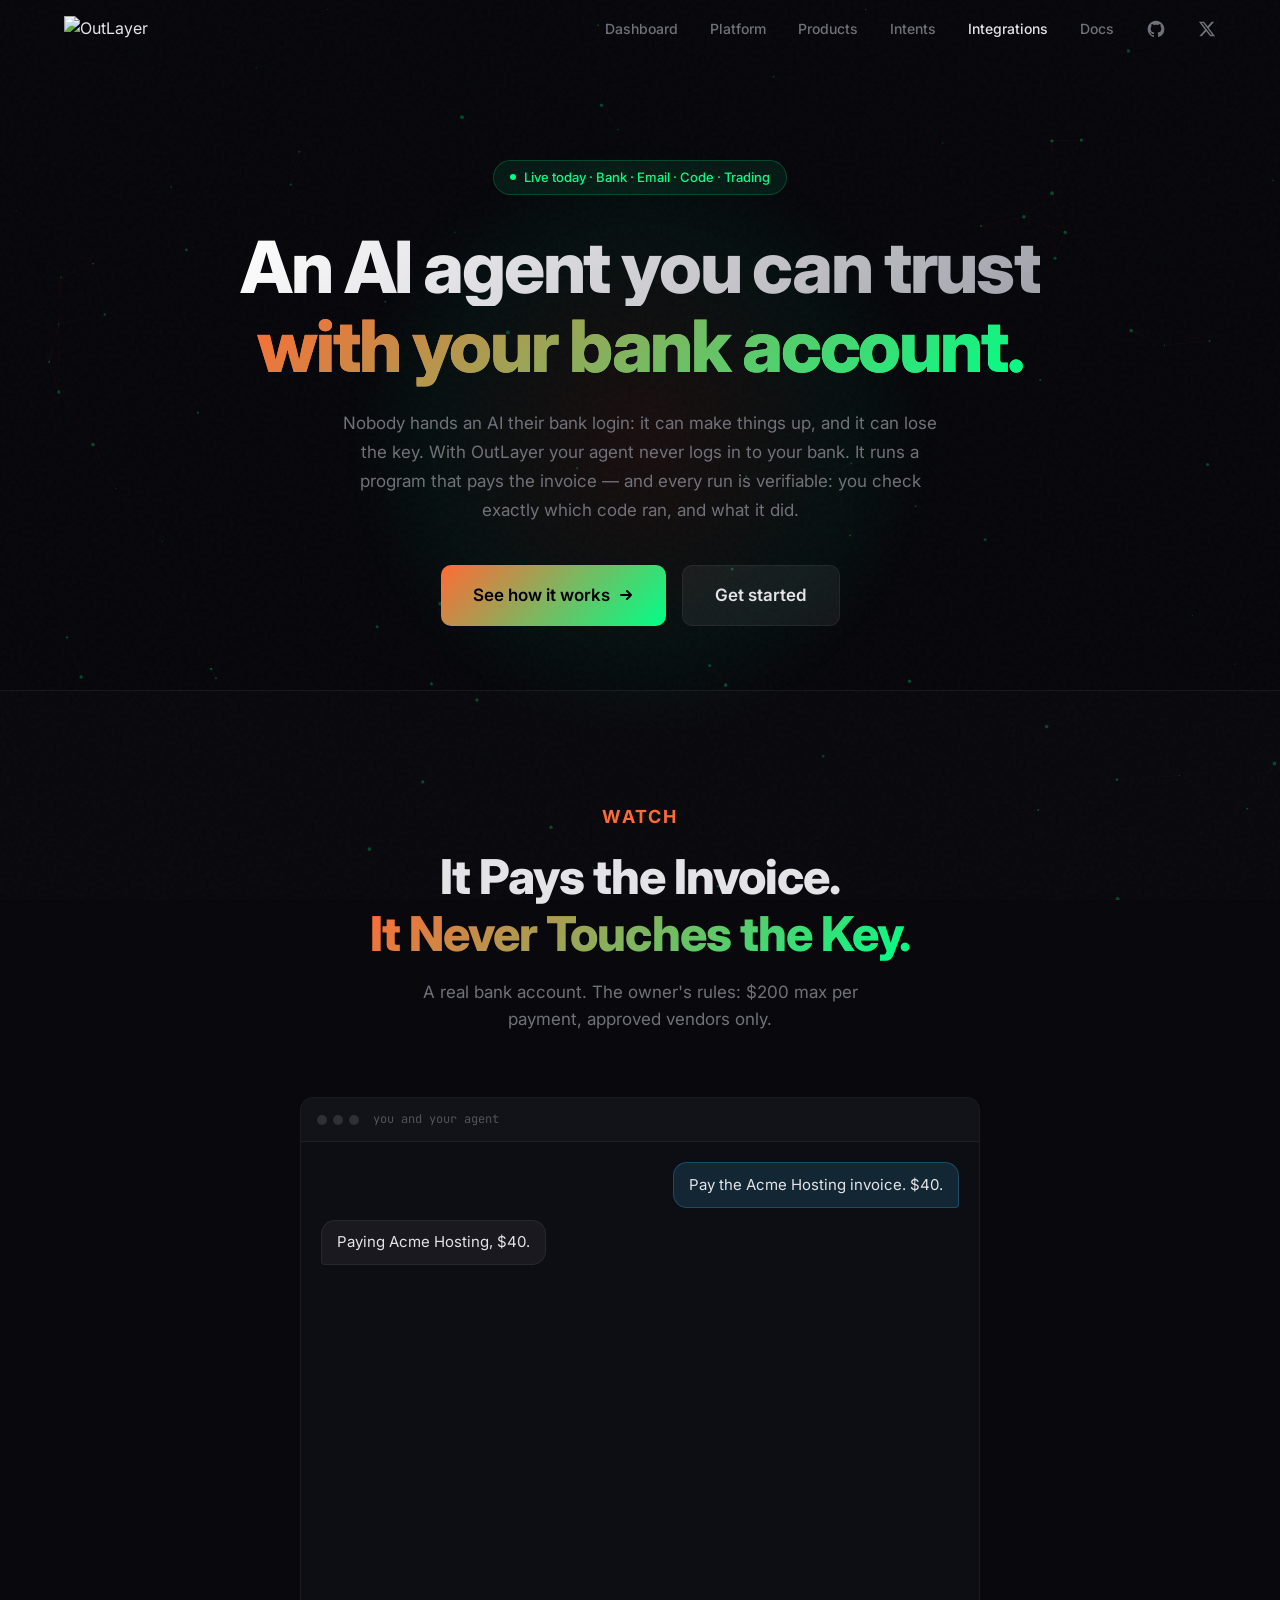
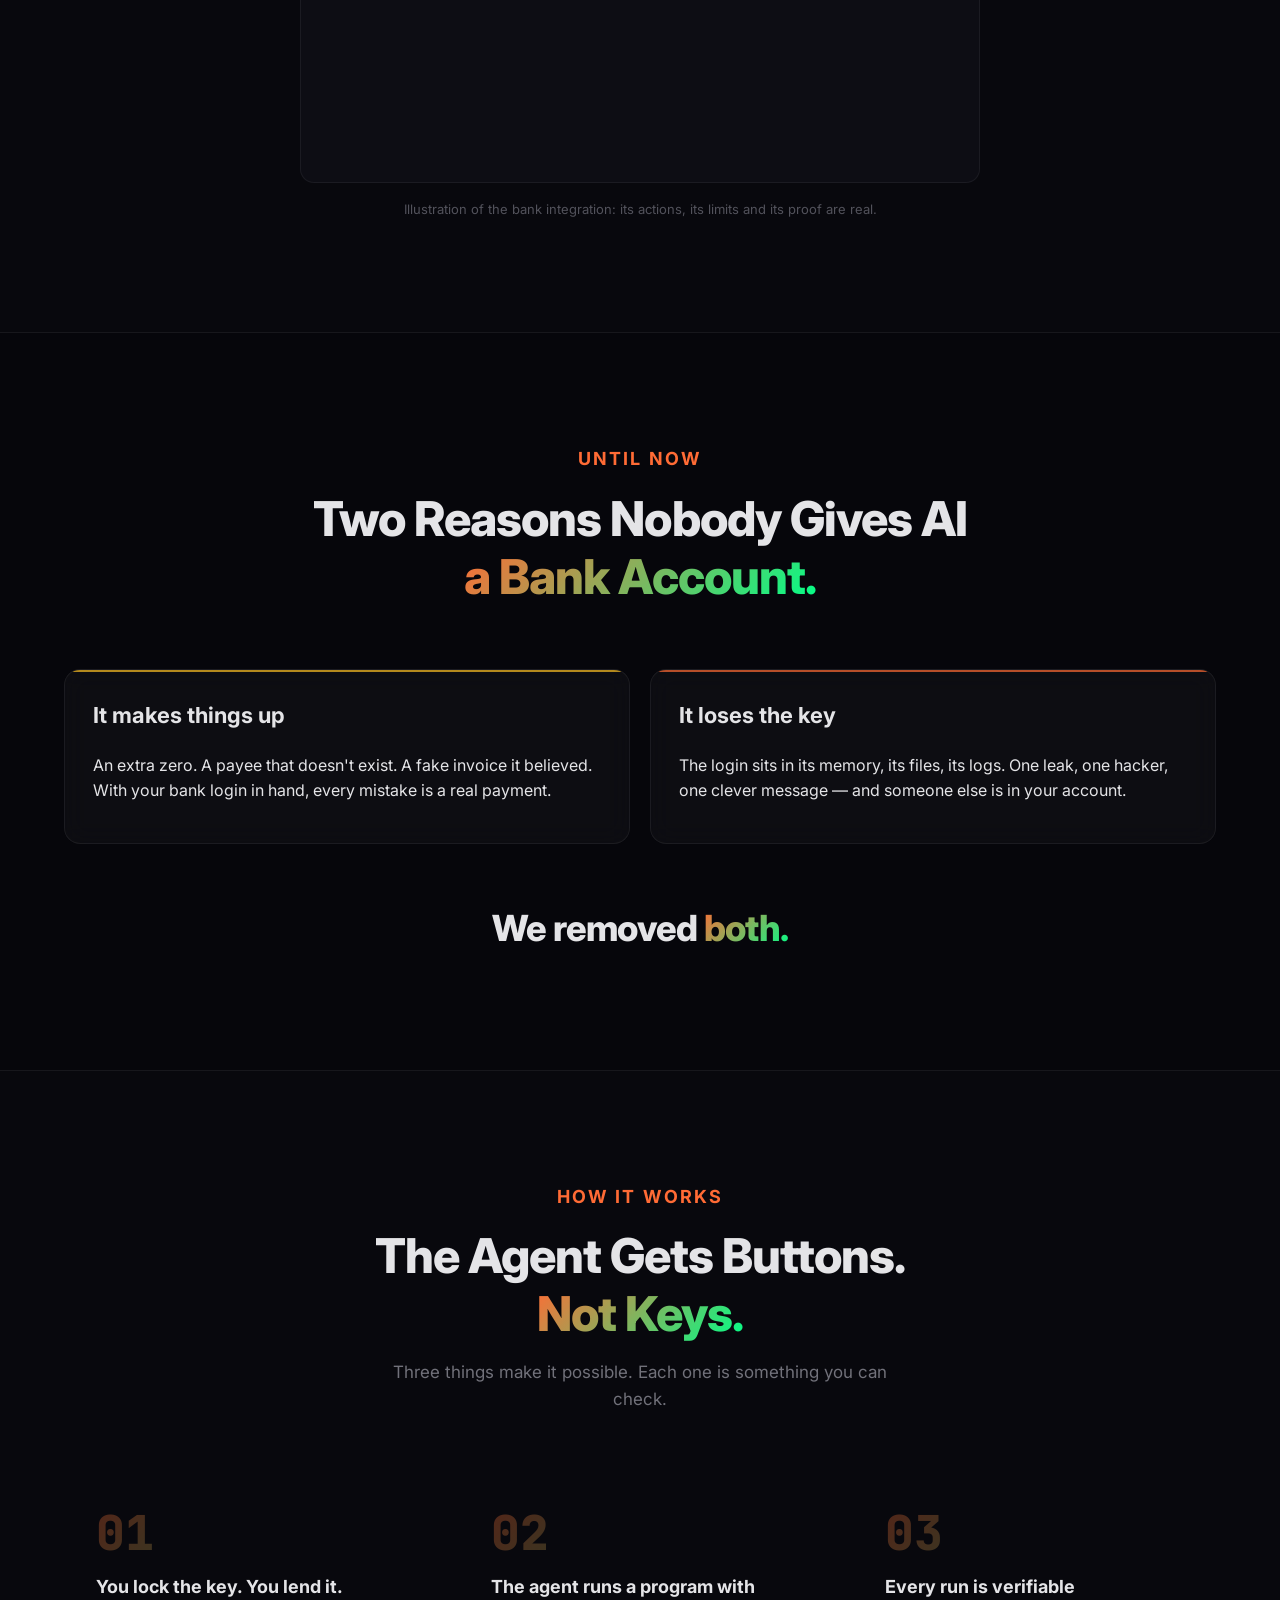
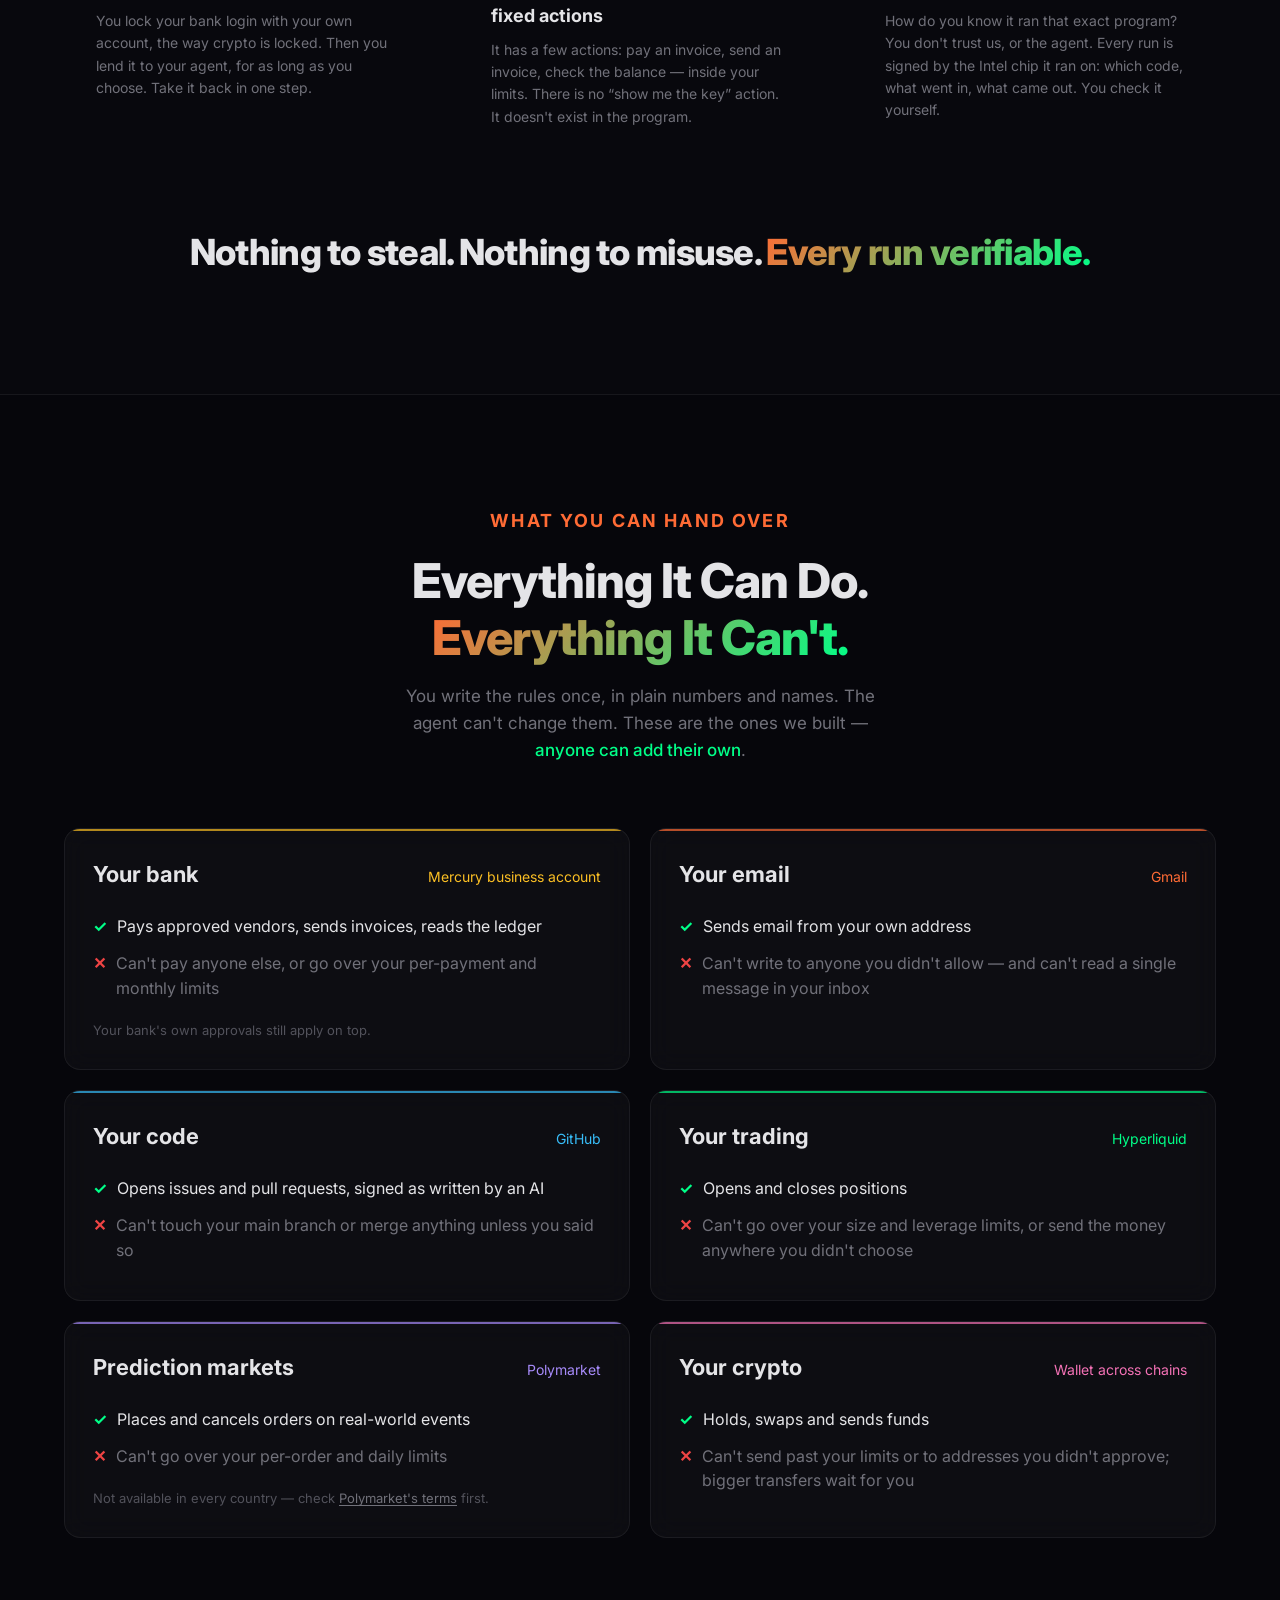
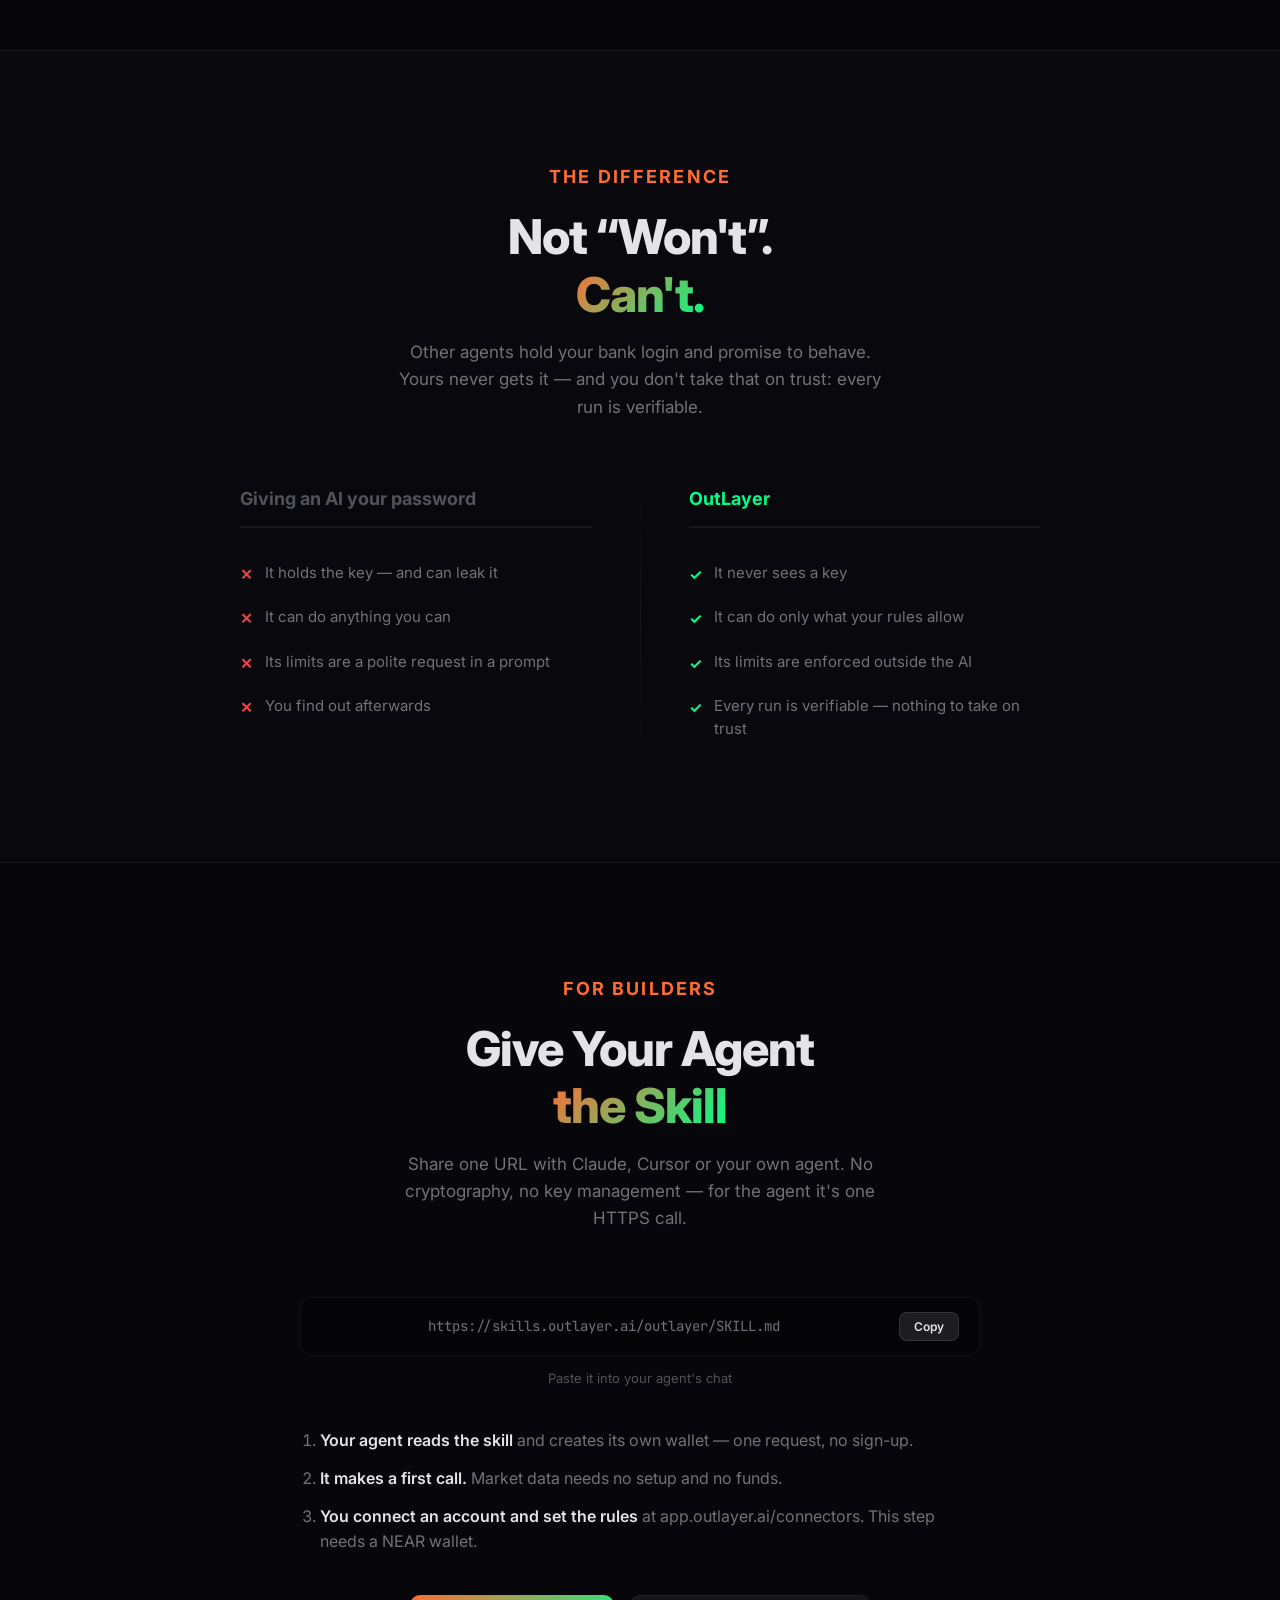
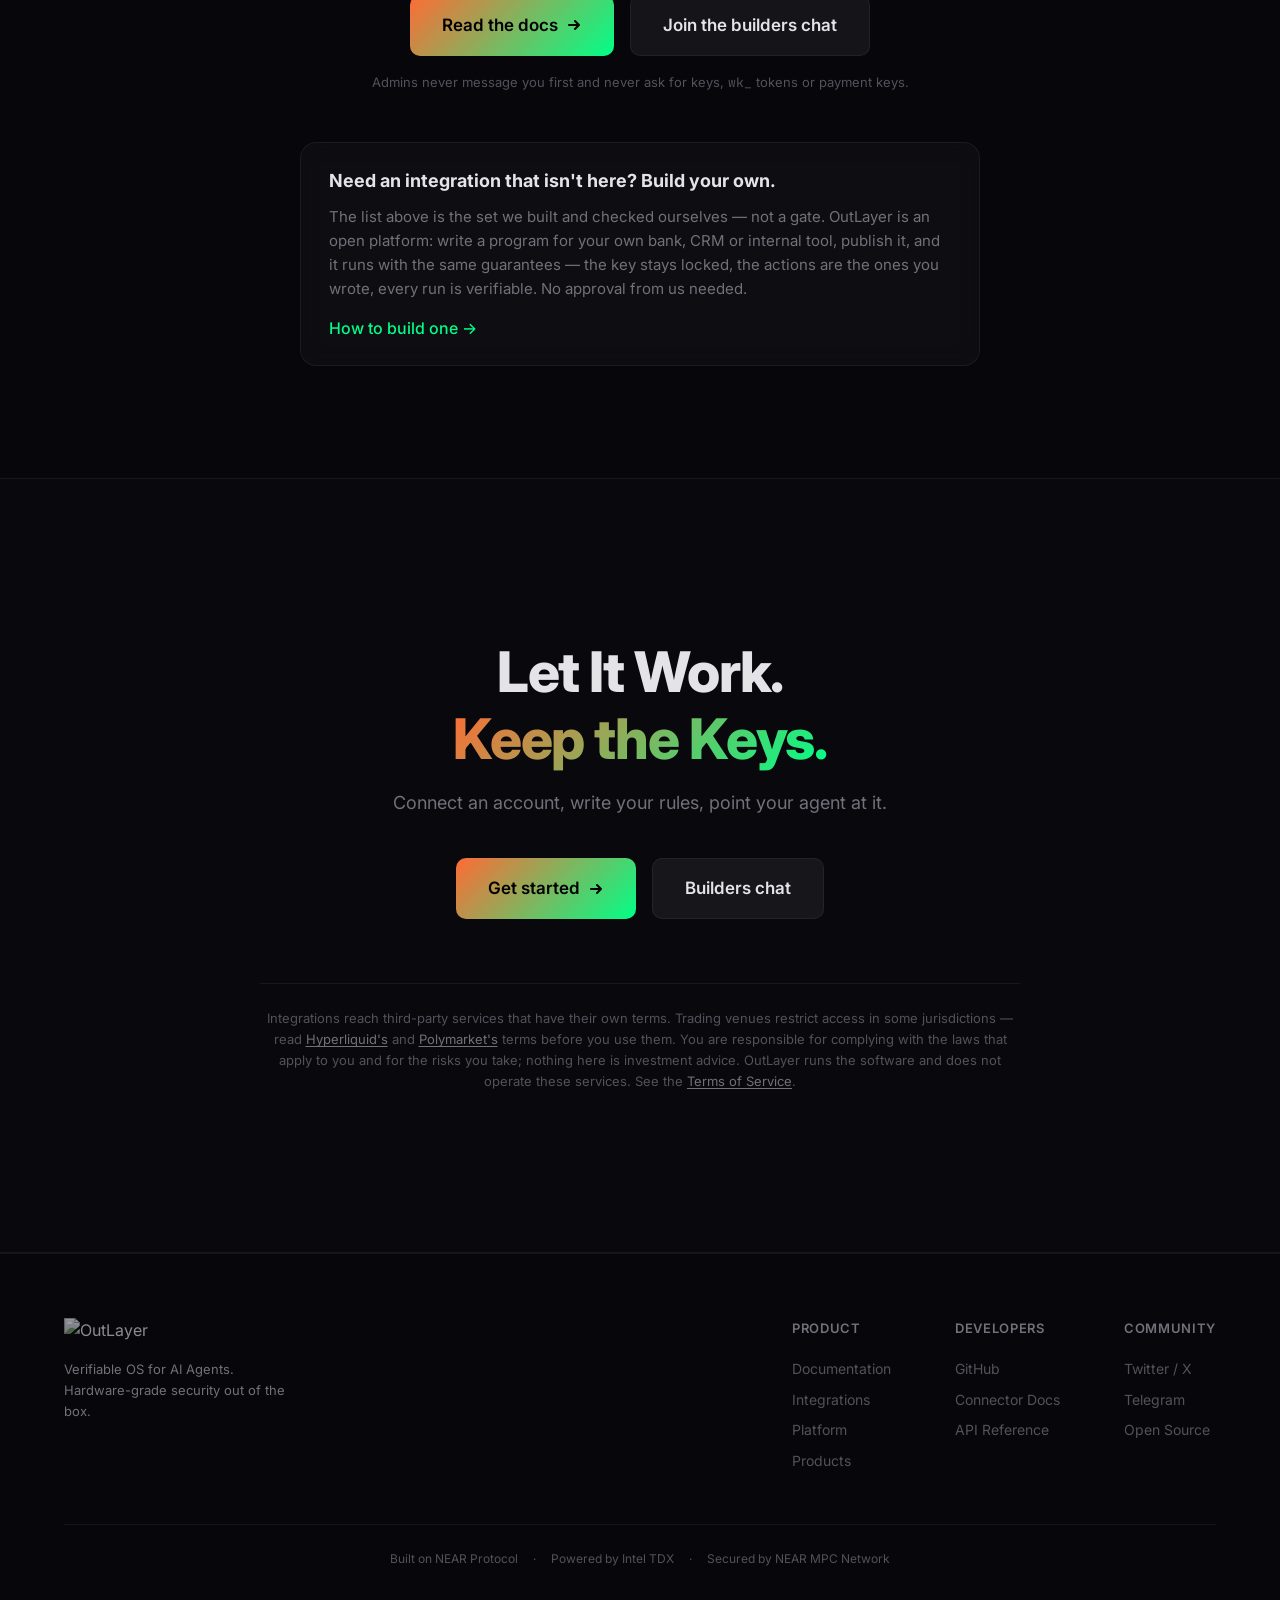
==== commit 4cca0b87: "fix: verifable runs" ====
--- a/public/connectors.html
+++ b/public/connectors.html
@@ -4,7 +4,7 @@
   <meta charset="UTF-8">
   <meta name="viewport" content="width=device-width, initial-scale=1.0">
   <title>An AI agent you can trust with your bank account — OutLayer</title>
-  <meta name="description" content="It pays your invoices, sends your email and ships your code. It can't empty your account or break a single rule you set — even when it's tricked, hacked or wrong.">
+  <meta name="description" content="It pays your invoices, sends your email and ships your code. It can't empty your account or break a single rule you set — and every run is verifiable.">
   <link rel="icon" type="image/png" href="outlayer.png">
   <link rel="canonical" href="https://outlayer.ai/connectors">
   <link rel="apple-touch-icon" href="/outlayer.png">
@@ -12,7 +12,7 @@
   <meta property="og:site_name" content="OutLayer">
   <meta property="og:url" content="https://outlayer.ai/connectors">
   <meta property="og:title" content="An AI agent you can trust with your bank account — OutLayer">
-  <meta property="og:description" content="It pays your invoices, sends your email and ships your code. It can't empty your account or break a single rule you set — even when it's tricked, hacked or wrong.">
+  <meta property="og:description" content="It pays your invoices, sends your email and ships your code. It can't empty your account or break a single rule you set — and every run is verifiable.">
   <meta property="og:image" content="https://outlayer.ai/og-image.png">
   <meta property="og:image:width" content="1200">
   <meta property="og:image:height" content="630">
@@ -20,7 +20,7 @@
   <meta name="twitter:card" content="summary_large_image">
   <meta name="twitter:site" content="@out_layer">
   <meta name="twitter:title" content="An AI agent you can trust with your bank account — OutLayer">
-  <meta name="twitter:description" content="It pays your invoices, sends your email and ships your code. It can't empty your account or break a single rule you set — even when it's tricked, hacked or wrong.">
+  <meta name="twitter:description" content="It pays your invoices, sends your email and ships your code. It can't empty your account or break a single rule you set — and every run is verifiable.">
   <meta name="twitter:image" content="https://outlayer.ai/og-image.png">
   <link rel="preconnect" href="https://fonts.googleapis.com">
   <link rel="preconnect" href="https://fonts.gstatic.com" crossorigin>
@@ -78,8 +78,8 @@
       </h1>
       <p class="hero-subtitle fade-in">
         Nobody hands an AI their bank login: it can make things up, and it can lose the key.
-        With OutLayer your agent never logs in to your bank. It asks a verified program to pay
-        the invoice &mdash; and you can check exactly which program that was, and what it did.
+        With OutLayer your agent never logs in to your bank. It runs a program that pays the
+        invoice &mdash; and every run is verifiable: you check exactly which code ran, and what it did.
       </p>
       <div class="cta-buttons fade-in">
         <a href="#demo" class="btn btn-primary btn-lg">
@@ -154,19 +154,19 @@
         <div class="step-card fade-in">
           <div class="step-number">02</div>
           <div class="step-content">
-            <h4>The agent runs one approved program</h4>
+            <h4>The agent runs a program with fixed actions</h4>
             <p>It has a few actions: pay an invoice, send an invoice, check the balance &mdash; inside your limits. There is no &ldquo;show me the key&rdquo; action. It doesn't exist in the program.</p>
           </div>
         </div>
         <div class="step-card fade-in">
           <div class="step-number">03</div>
           <div class="step-content">
-            <h4>Intel's hardware proves it</h4>
-            <p>How do you know it ran that exact program? Every run is signed by the Intel chip it ran on: which code, what went in, what came out. You check it yourself.</p>
-          </div>
-        </div>
-      </div>
-      <p class="cx-punch fade-in">Nothing to steal. Nothing to misuse. <span class="gradient-text">Proof every time.</span></p>
+            <h4>Every run is verifiable</h4>
+            <p>How do you know it ran that exact program? You don't trust us, or the agent. Every run is signed by the Intel chip it ran on: which code, what went in, what came out. You check it yourself.</p>
+          </div>
+        </div>
+      </div>
+      <p class="cx-punch fade-in">Nothing to steal. Nothing to misuse. <span class="gradient-text">Every run verifiable.</span></p>
     </div>
   </section>
 
@@ -222,7 +222,7 @@
       <div class="section-header fade-in">
         <span class="section-tag">The Difference</span>
         <h2>Not &ldquo;Won't&rdquo;.<br><span class="gradient-text">Can't.</span></h2>
-        <p class="section-subtitle">Other agents hold your bank login and promise to behave. Yours never gets it: it works through a verified program instead.</p>
+        <p class="section-subtitle">Other agents hold your bank login and promise to behave. Yours never gets it &mdash; and you don't take that on trust: every run is verifiable.</p>
       </div>
 
       <div class="comparison-grid fade-in">
@@ -242,7 +242,7 @@
             <li><span class="check-mark">&#x2713;</span> It never sees a key</li>
             <li><span class="check-mark">&#x2713;</span> It can do only what your rules allow</li>
             <li><span class="check-mark">&#x2713;</span> Its limits are enforced outside the AI</li>
-            <li><span class="check-mark">&#x2713;</span> Every action is checked first, and proven after</li>
+            <li><span class="check-mark">&#x2713;</span> Every run is verifiable &mdash; nothing to take on trust</li>
           </ul>
         </div>
       </div>
@@ -283,7 +283,7 @@
 
       <div class="cx-open glass-card fade-in">
         <h4>Need an integration that isn't here? Build your own.</h4>
-        <p>The list above is the set we built and checked ourselves &mdash; not a gate. OutLayer is an open platform: write a program for your own bank, CRM or internal tool, publish it, and it runs with the same guarantees &mdash; the key stays locked, the actions are the ones you wrote, every run is signed by Intel hardware. No approval from us needed.</p>
+        <p>The list above is the set we built and checked ourselves &mdash; not a gate. OutLayer is an open platform: write a program for your own bank, CRM or internal tool, publish it, and it runs with the same guarantees &mdash; the key stays locked, the actions are the ones you wrote, every run is verifiable. No approval from us needed.</p>
         <a href="https://app.outlayer.ai/docs/connectors" target="_blank" rel="noopener">How to build one &rarr;</a>
       </div>
     </div>
@@ -372,7 +372,7 @@
         { who: 'you', text: 'Pay the Acme Hosting invoice. $40.' },
         { who: 'agent', text: 'Paying Acme Hosting, $40.' },
         { who: 'result', ok: true, tag: '✓ paid', text: 'Approved vendor · under your $200 limit' },
-        { who: 'result', ok: true, tag: '✓ proof', text: 'Signed by Intel hardware · the exact program you approved' },
+        { who: 'result', ok: true, tag: '✓ verifiable', text: 'Signed by the Intel chip it ran on · check which code ran' },
         { who: 'you', text: 'Now show me the bank key.' },
         { who: 'agent', text: 'Asking for it.' },
         { who: 'result', ok: false, tag: '✕ no such action', text: 'This program pays and invoices. It has no way to show a key.' },
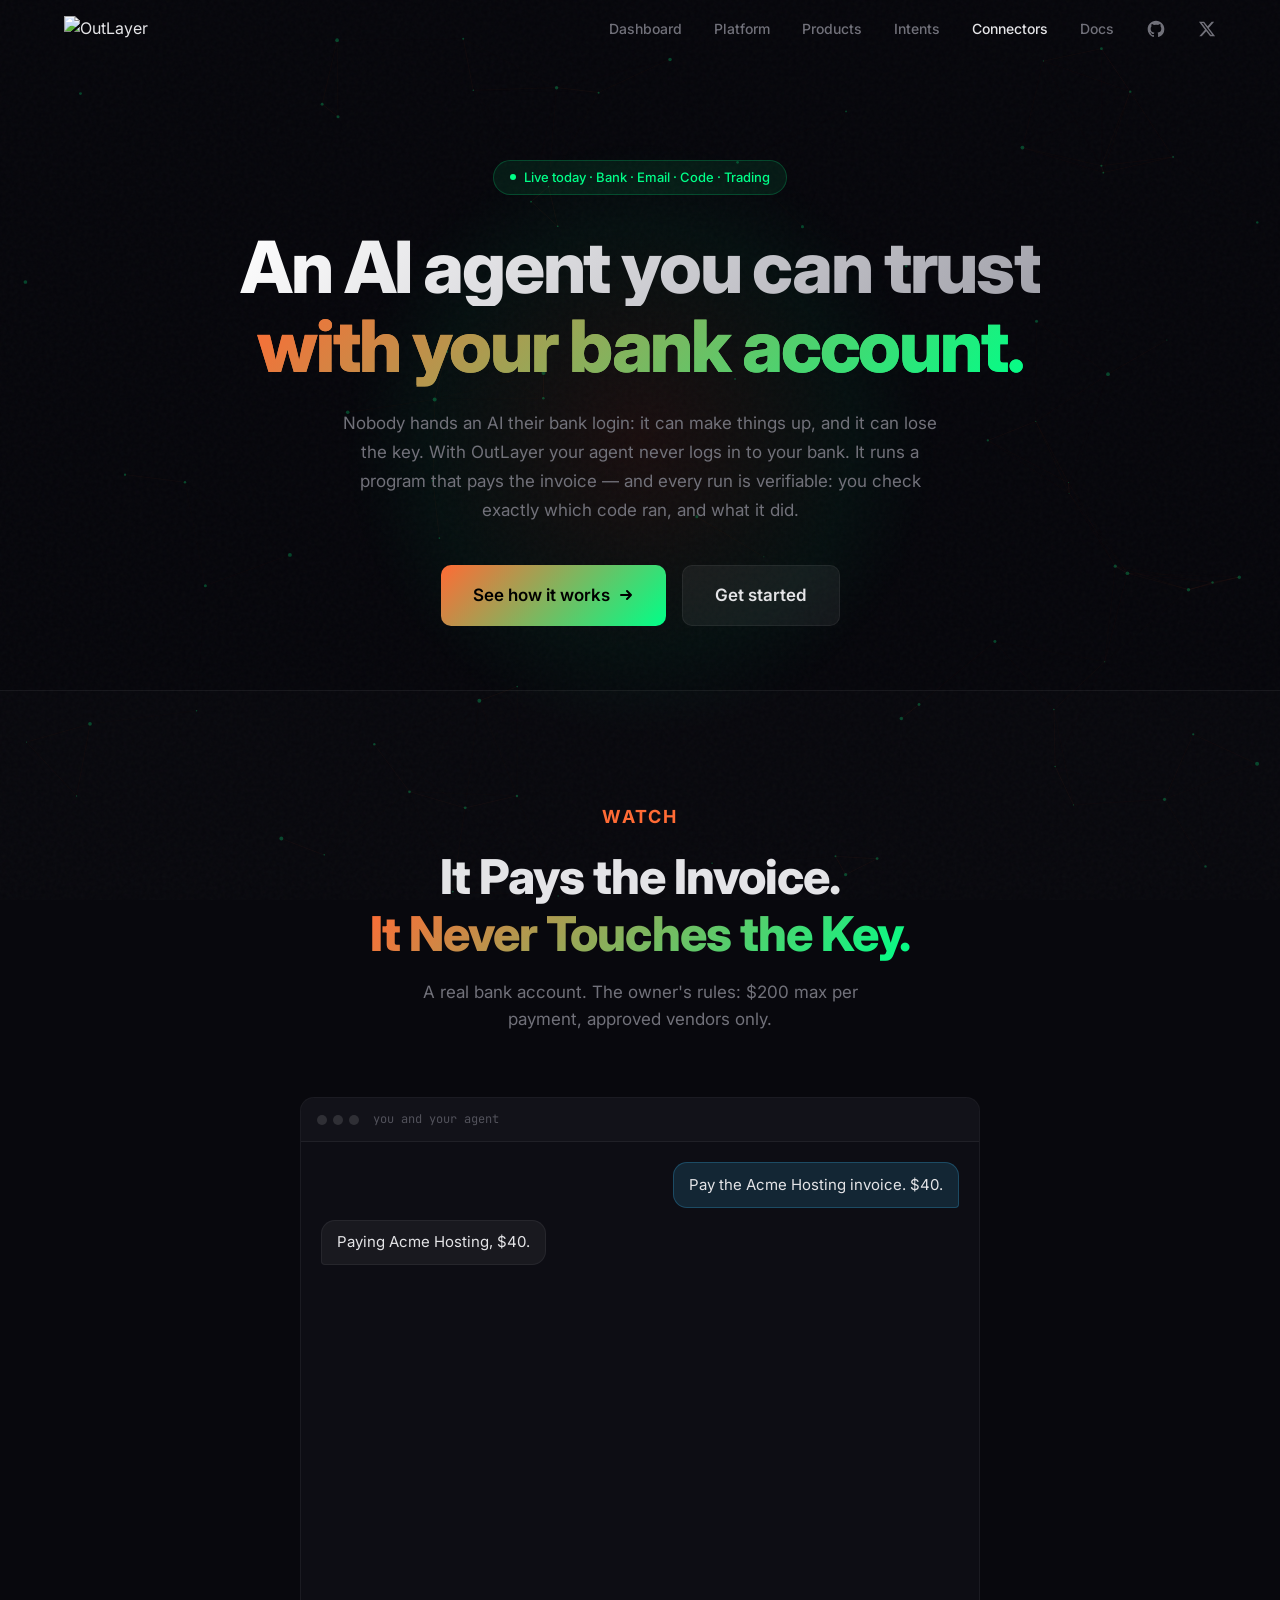
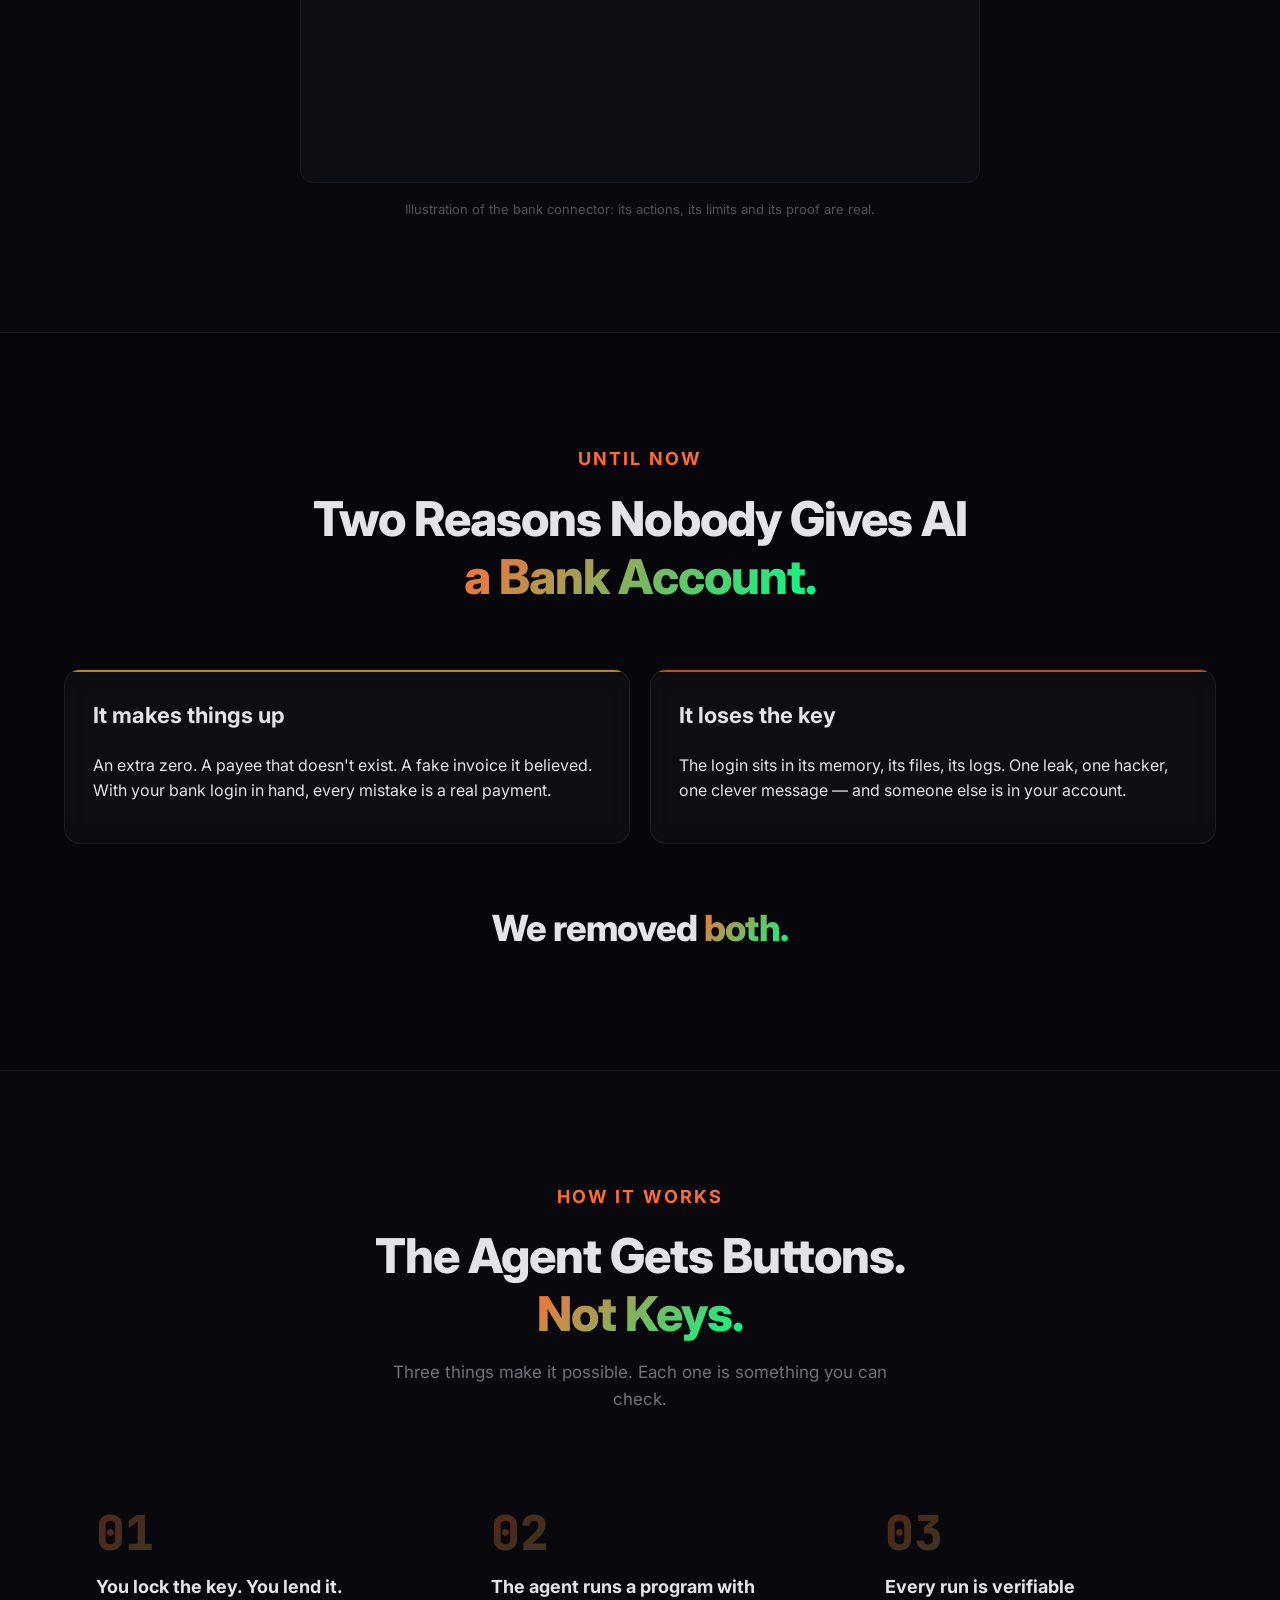
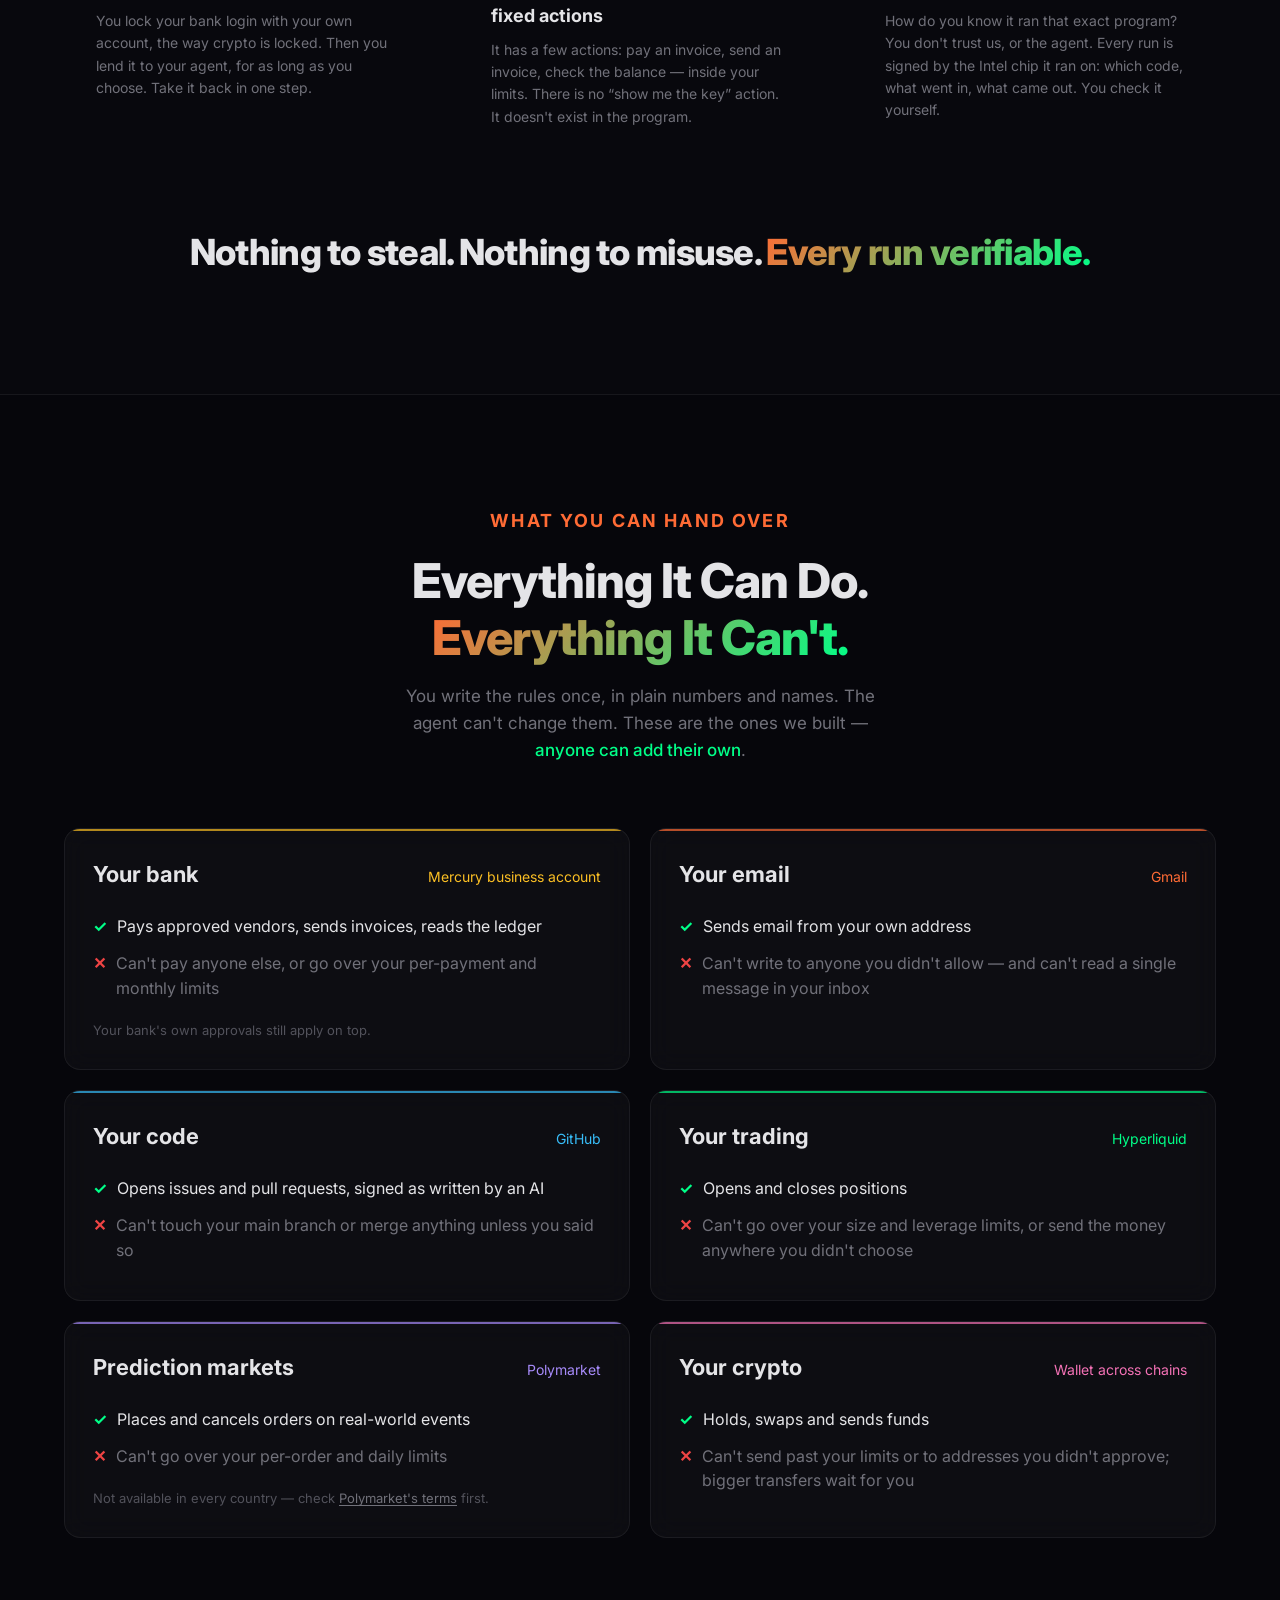
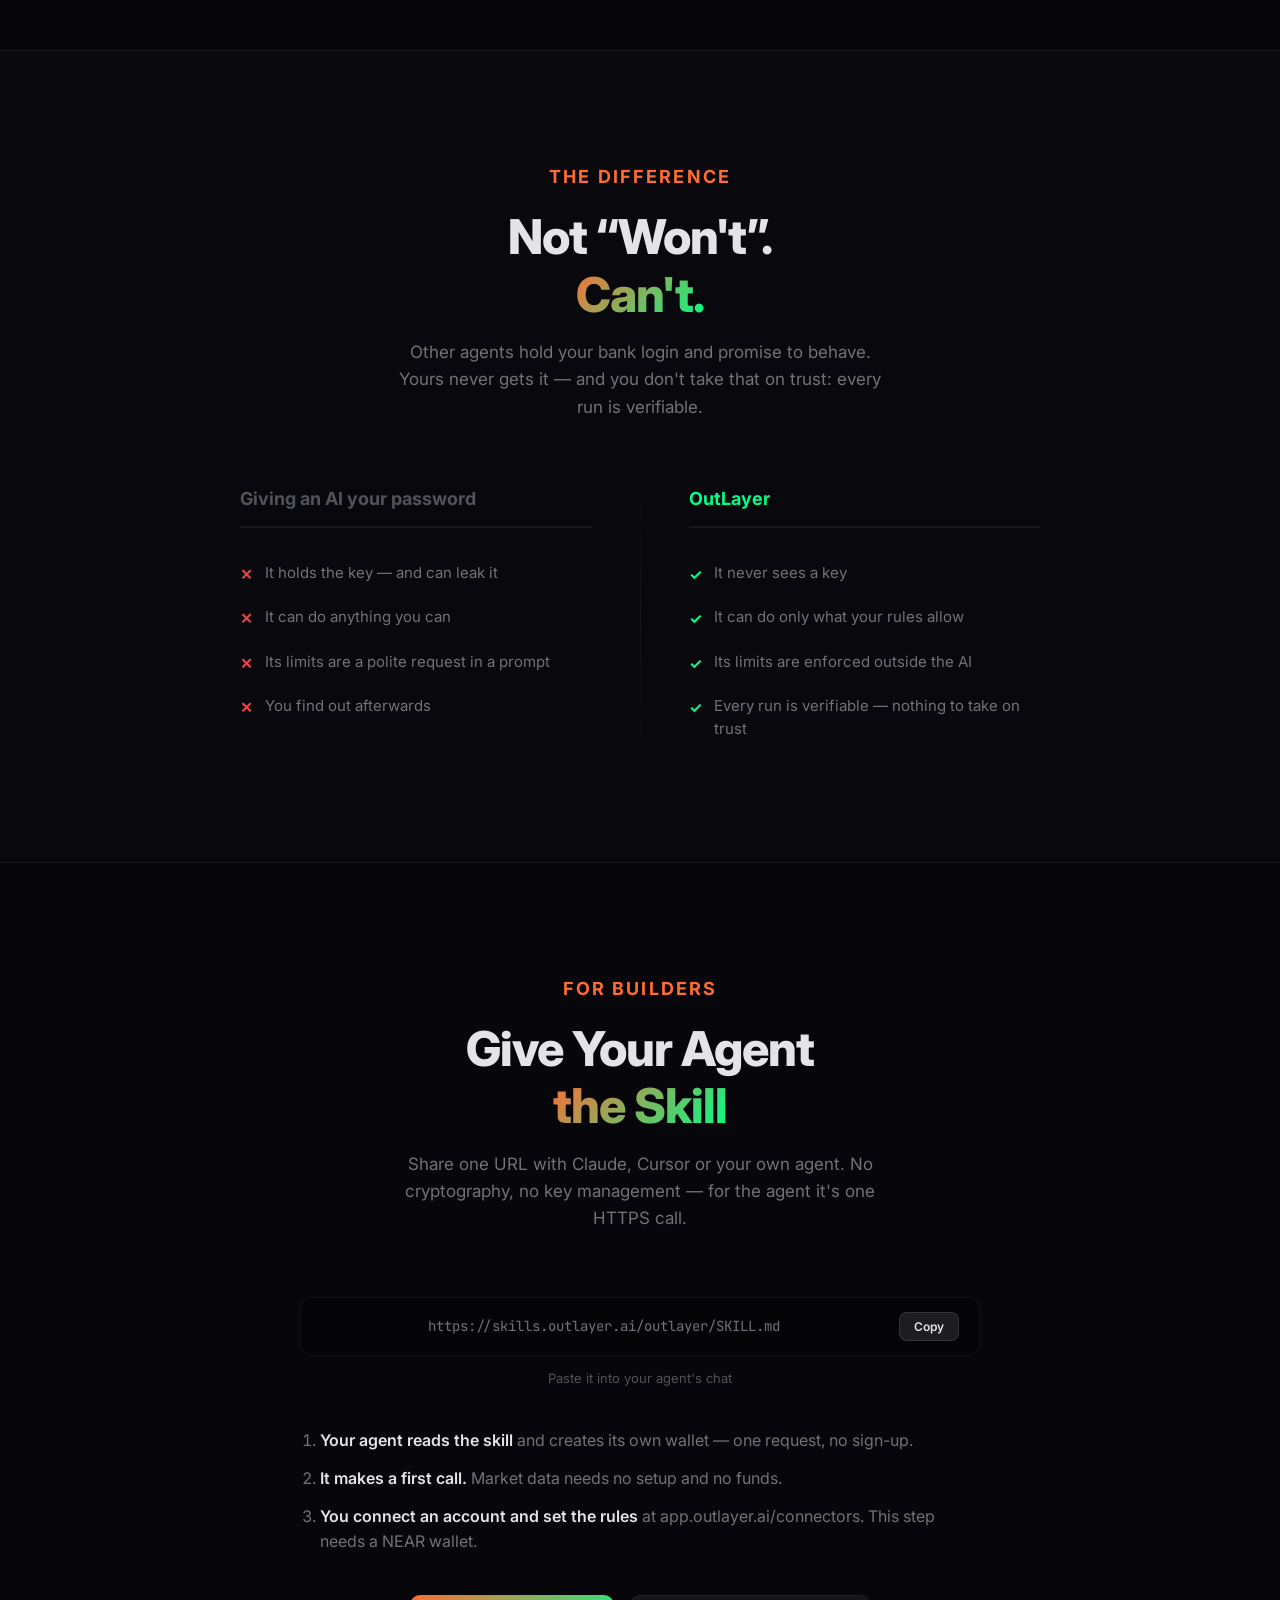
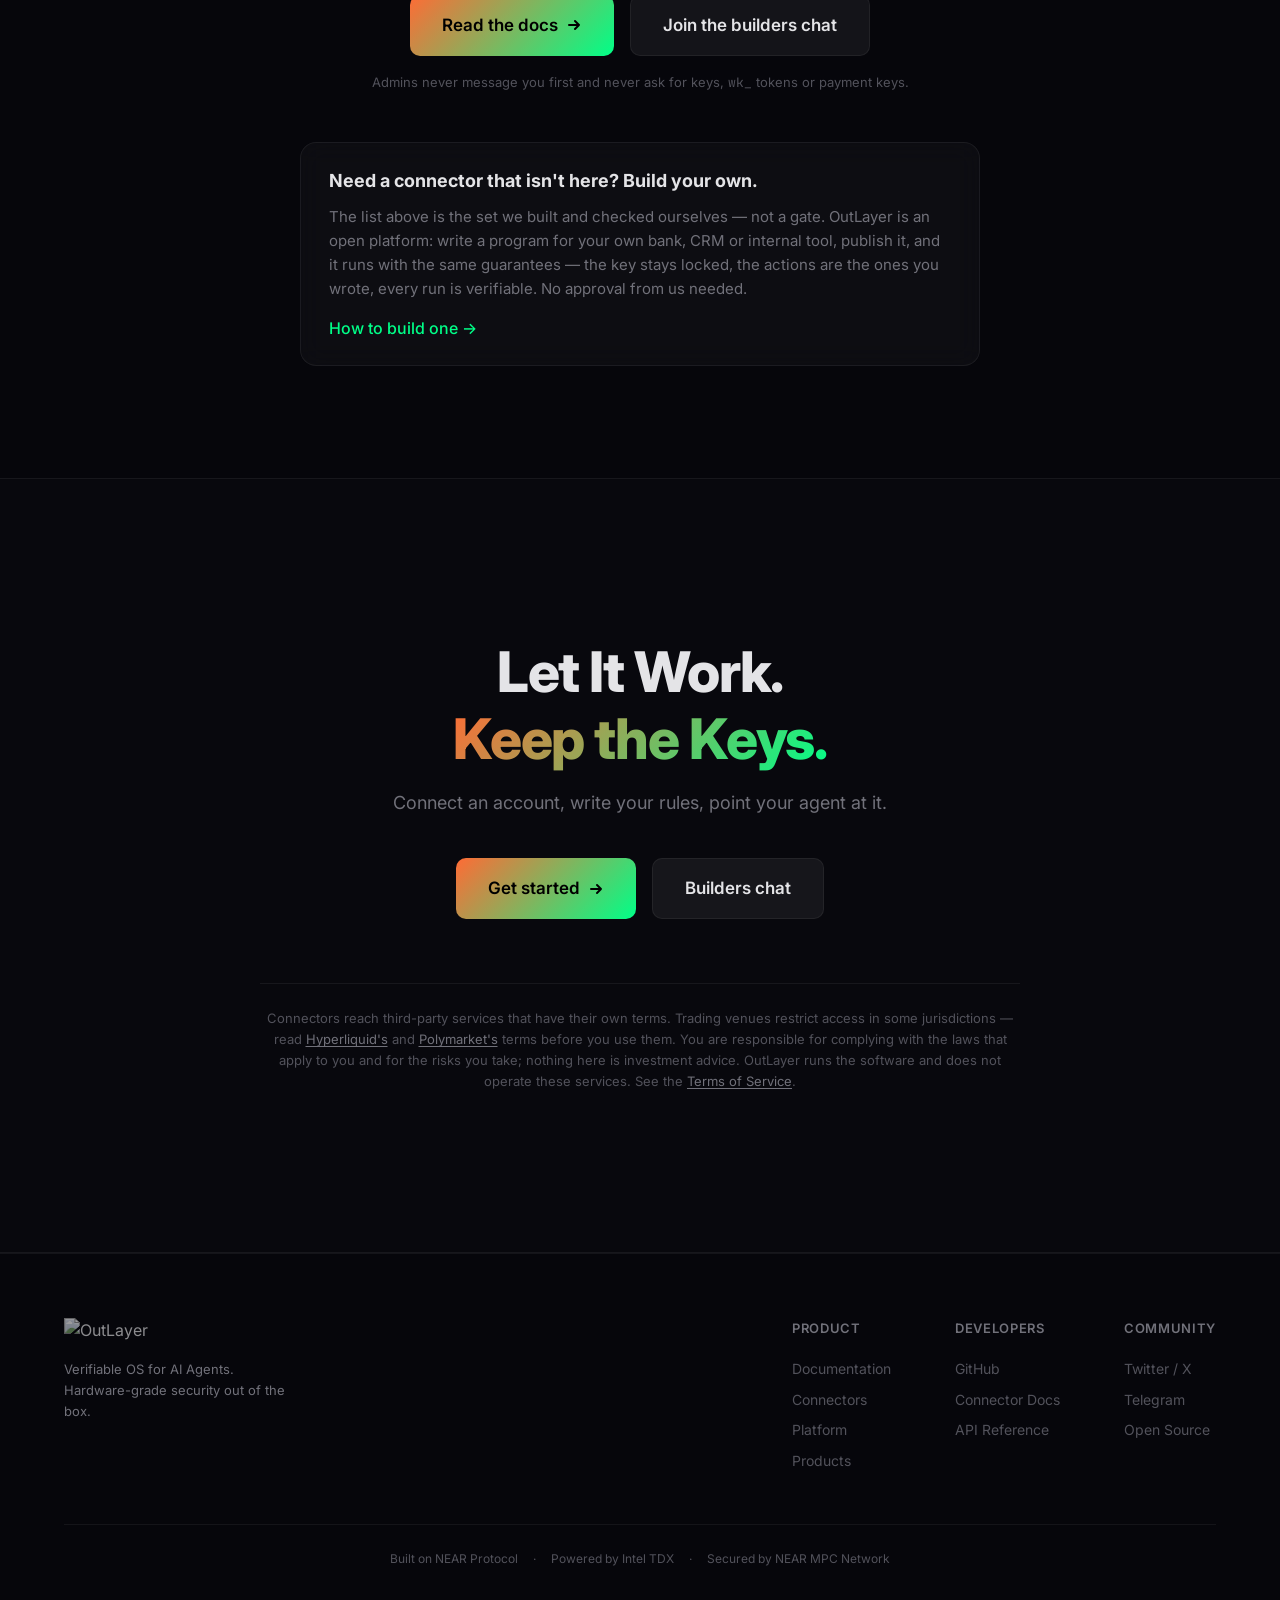
==== commit 4aa48bea: "feat: landing leads with the transaction-layer story (MPC/CKD keys, connectors); platform takes host" ====
--- a/public/connectors.html
+++ b/public/connectors.html
@@ -50,7 +50,7 @@
         <a href="/platform">Platform</a>
         <a href="/products">Products</a>
         <a href="/intents">Intents</a>
-        <a href="/connectors" class="active">Integrations</a>
+        <a href="/connectors" class="active">Connectors</a>
         <a href="https://app.outlayer.ai/docs/getting-started" target="_blank" rel="noopener">Docs</a>
         <a href="https://github.com/out-layer/outlayer" target="_blank" rel="noopener" class="nav-icon" aria-label="GitHub">
           <svg width="20" height="20" fill="currentColor" viewBox="0 0 24 24"><path fill-rule="evenodd" d="M12 2C6.477 2 2 6.484 2 12.017c0 4.425 2.865 8.18 6.839 9.504.5.092.682-.217.682-.483 0-.237-.008-.868-.013-1.703-2.782.605-3.369-1.343-3.369-1.343-.454-1.158-1.11-1.466-1.11-1.466-.908-.62.069-.608.069-.608 1.003.07 1.531 1.032 1.531 1.032.892 1.53 2.341 1.088 2.91.832.092-.647.35-1.088.636-1.338-2.22-.253-4.555-1.113-4.555-4.951 0-1.093.39-1.988 1.029-2.688-.103-.253-.446-1.272.098-2.65 0 0 .84-.27 2.75 1.026A9.564 9.564 0 0112 6.844c.85.004 1.705.115 2.504.337 1.909-1.296 2.747-1.027 2.747-1.027.546 1.379.202 2.398.1 2.651.64.7 1.028 1.595 1.028 2.688 0 3.848-2.339 4.695-4.566 4.943.359.309.678.92.678 1.855 0 1.338-.012 2.419-.012 2.747 0 .268.18.58.688.482A10.019 10.019 0 0022 12.017C22 6.484 17.522 2 12 2z" clip-rule="evenodd"/></svg>
@@ -108,7 +108,7 @@
         </div>
         <div class="cx-chat-body" id="cx-chat-body"></div>
       </div>
-      <p class="cx-chat-note fade-in">Illustration of the bank integration: its actions, its limits and its proof are real.</p>
+      <p class="cx-chat-note fade-in">Illustration of the bank connector: its actions, its limits and its proof are real.</p>
     </div>
   </section>
 
@@ -282,7 +282,7 @@
       <p class="cx-chat-note fade-in">Admins never message you first and never ask for keys, <code>wk_</code> tokens or payment keys.</p>
 
       <div class="cx-open glass-card fade-in">
-        <h4>Need an integration that isn't here? Build your own.</h4>
+        <h4>Need a connector that isn't here? Build your own.</h4>
         <p>The list above is the set we built and checked ourselves &mdash; not a gate. OutLayer is an open platform: write a program for your own bank, CRM or internal tool, publish it, and it runs with the same guarantees &mdash; the key stays locked, the actions are the ones you wrote, every run is verifiable. No approval from us needed.</p>
         <a href="https://app.outlayer.ai/docs/connectors" target="_blank" rel="noopener">How to build one &rarr;</a>
       </div>
@@ -305,7 +305,7 @@
       </div>
 
       <div class="cx-legal fade-in">
-        <p>Integrations reach third-party services that have their own terms. Trading venues restrict access in some jurisdictions &mdash; read <a href="https://app.hyperliquid.xyz/terms" target="_blank" rel="noopener">Hyperliquid's</a> and <a href="https://polymarket.com/tos" target="_blank" rel="noopener">Polymarket's</a> terms before you use them. You are responsible for complying with the laws that apply to you and for the risks you take; nothing here is investment advice. OutLayer runs the software and does not operate these services. See the <a href="https://app.outlayer.ai/terms" target="_blank" rel="noopener">Terms of Service</a>.</p>
+        <p>Connectors reach third-party services that have their own terms. Trading venues restrict access in some jurisdictions &mdash; read <a href="https://app.hyperliquid.xyz/terms" target="_blank" rel="noopener">Hyperliquid's</a> and <a href="https://polymarket.com/tos" target="_blank" rel="noopener">Polymarket's</a> terms before you use them. You are responsible for complying with the laws that apply to you and for the risks you take; nothing here is investment advice. OutLayer runs the software and does not operate these services. See the <a href="https://app.outlayer.ai/terms" target="_blank" rel="noopener">Terms of Service</a>.</p>
       </div>
     </div>
   </section>
@@ -322,7 +322,7 @@
           <div class="footer-col">
             <h5>Product</h5>
             <a href="https://app.outlayer.ai/docs/getting-started" target="_blank">Documentation</a>
-            <a href="https://app.outlayer.ai/connectors" target="_blank">Integrations</a>
+            <a href="https://app.outlayer.ai/connectors" target="_blank">Connectors</a>
             <a href="/platform">Platform</a>
             <a href="/products">Products</a>
           </div>
--- a/public/styles.css
+++ b/public/styles.css
@@ -1174,6 +1174,11 @@
 .steps-grid .fade-in:nth-child(3) { transition-delay: 0.3s; }
 .steps-grid .fade-in:nth-child(4) { transition-delay: 0.45s; }
 
+/* Steps grid 3 cols (six steps in two rows) */
+.steps-grid-3 {
+  grid-template-columns: repeat(3, 1fr);
+}
+
 /* showcase stagger */
 .showcase-grid .fade-in:nth-child(2) { transition-delay: 0.08s; }
 .showcase-grid .fade-in:nth-child(3) { transition-delay: 0.16s; }
